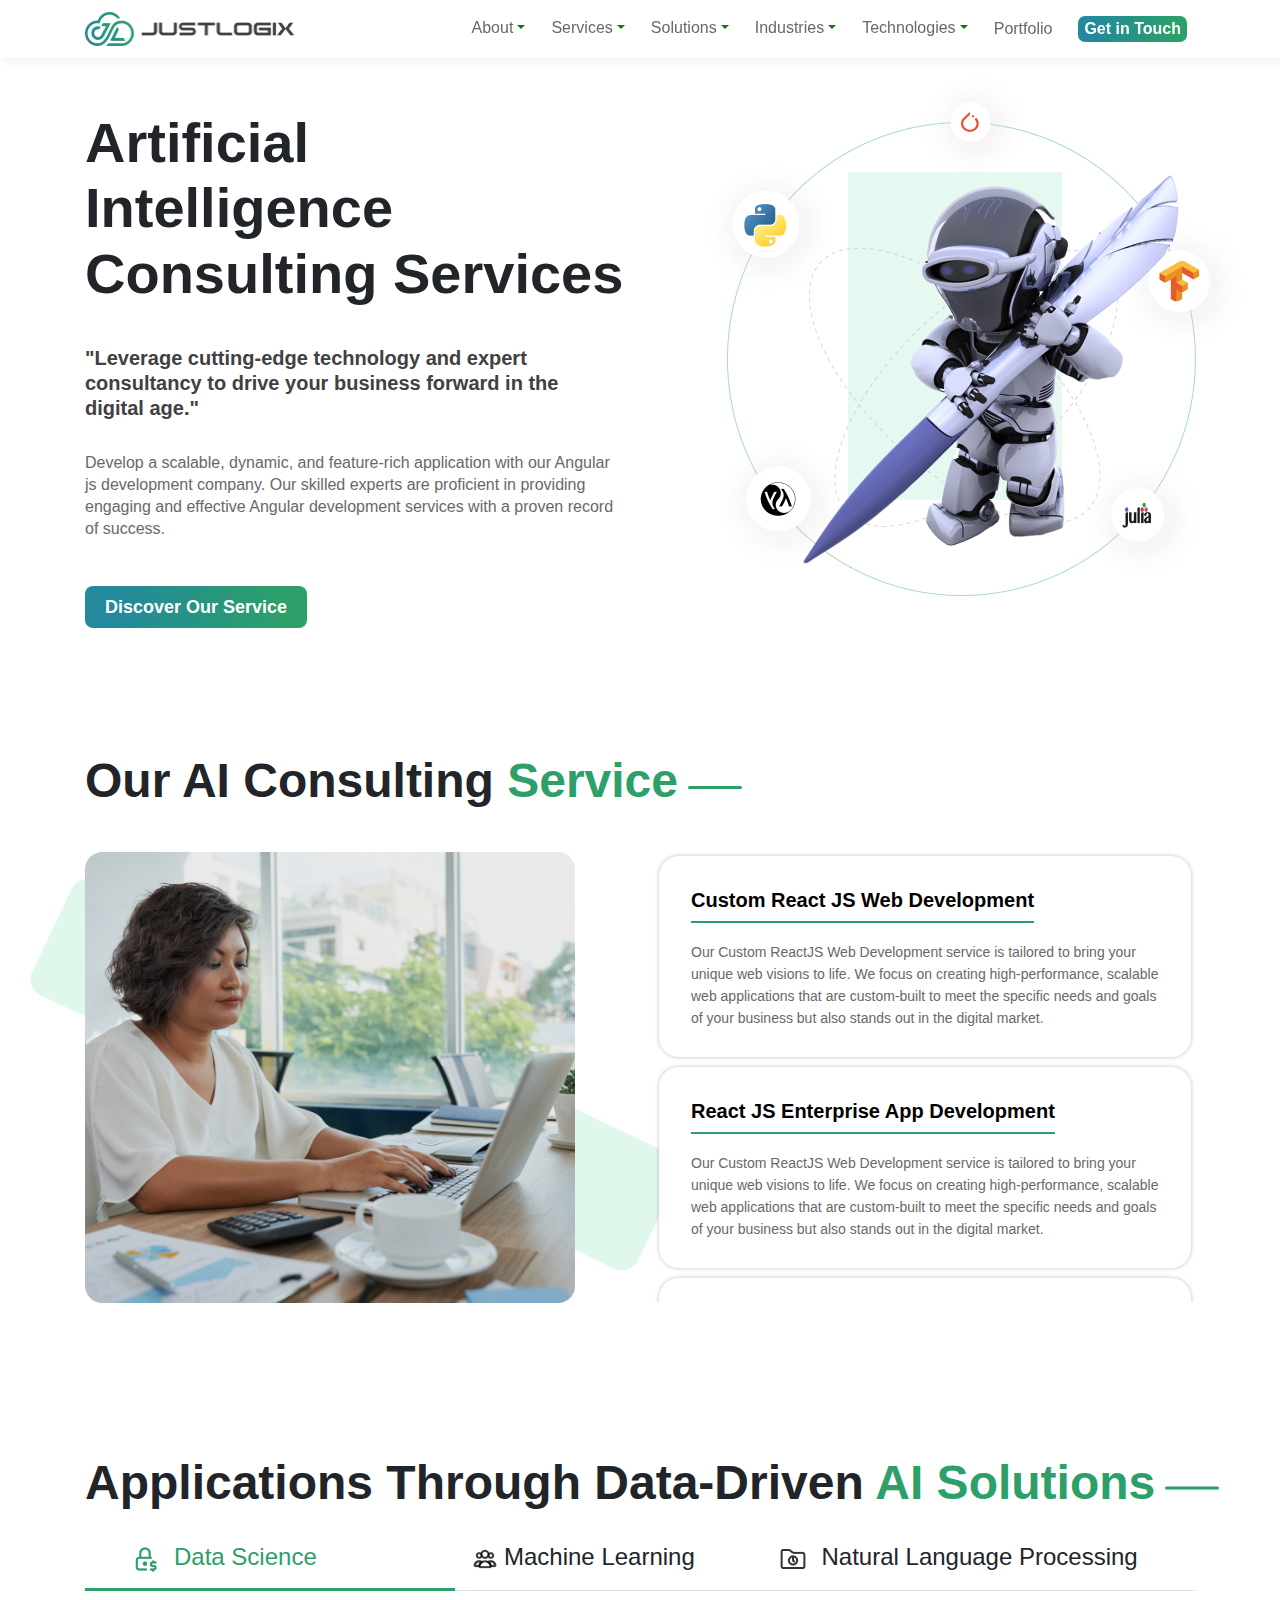
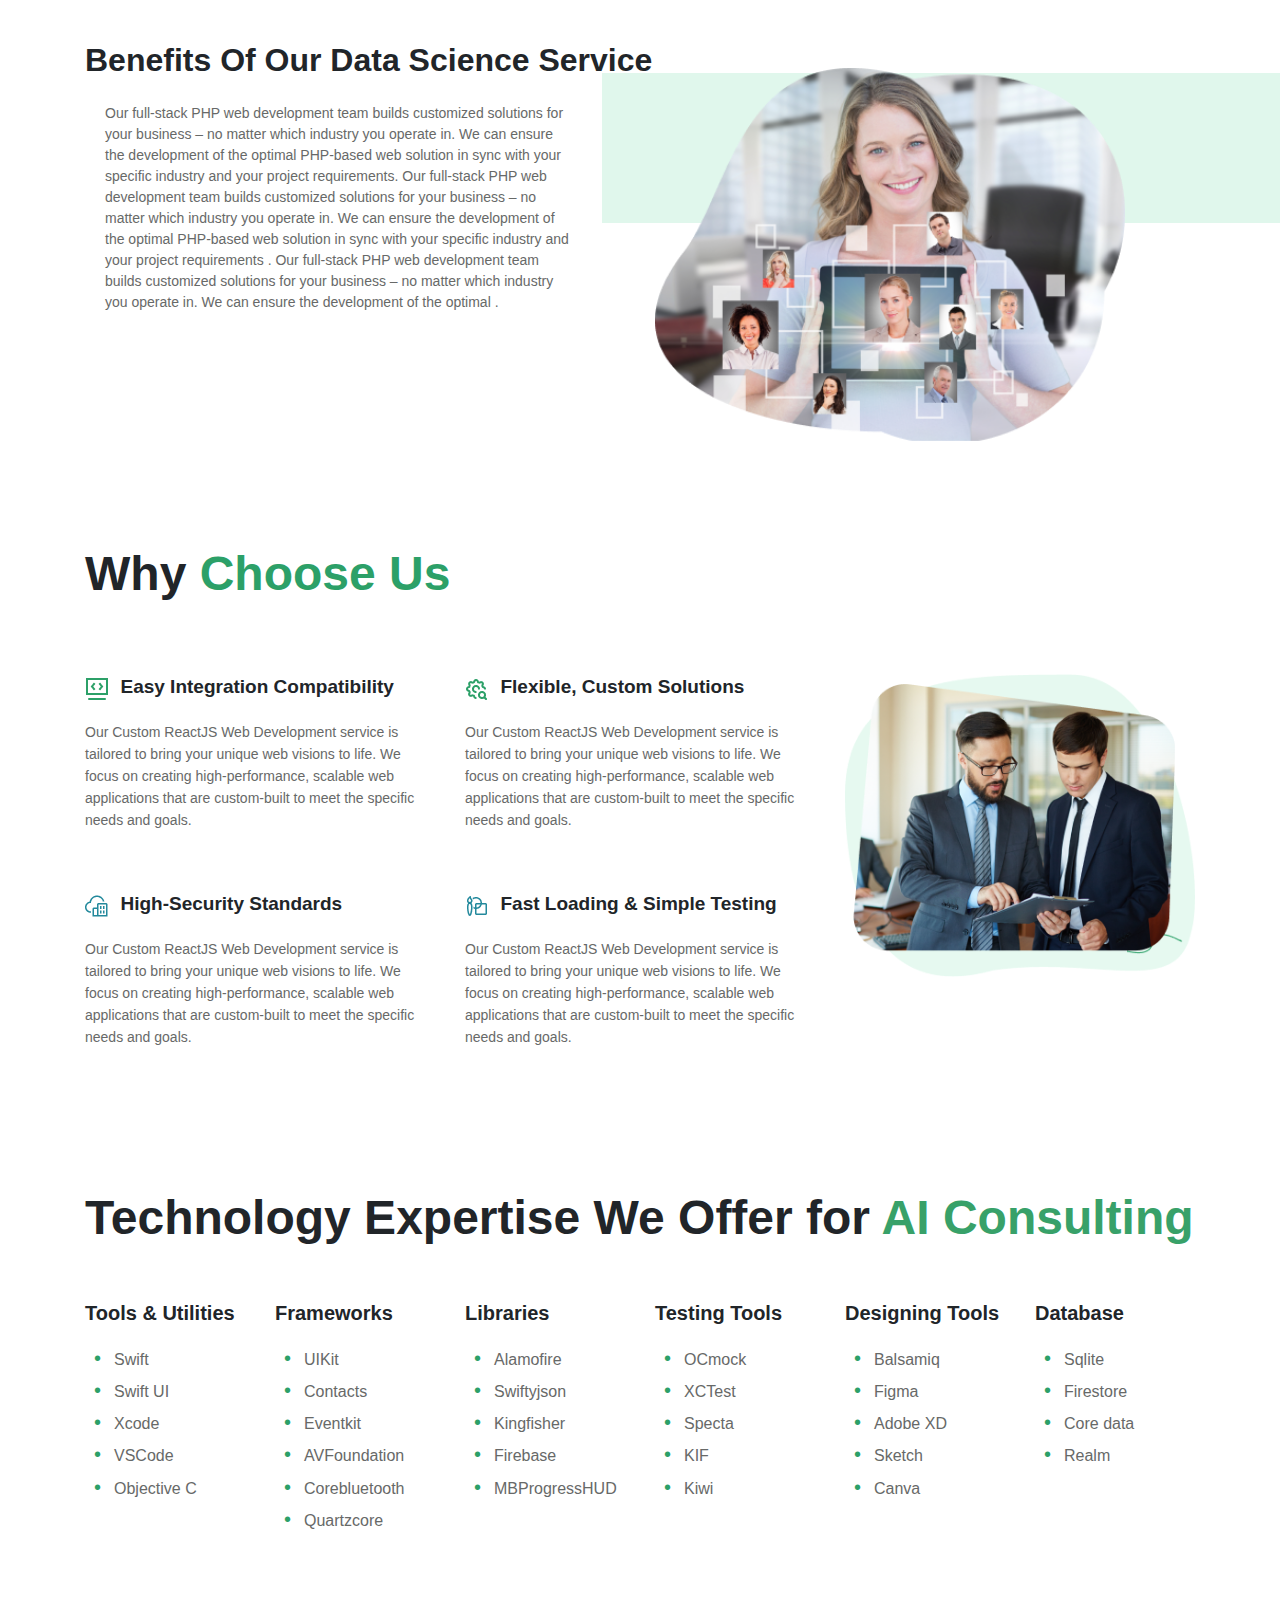
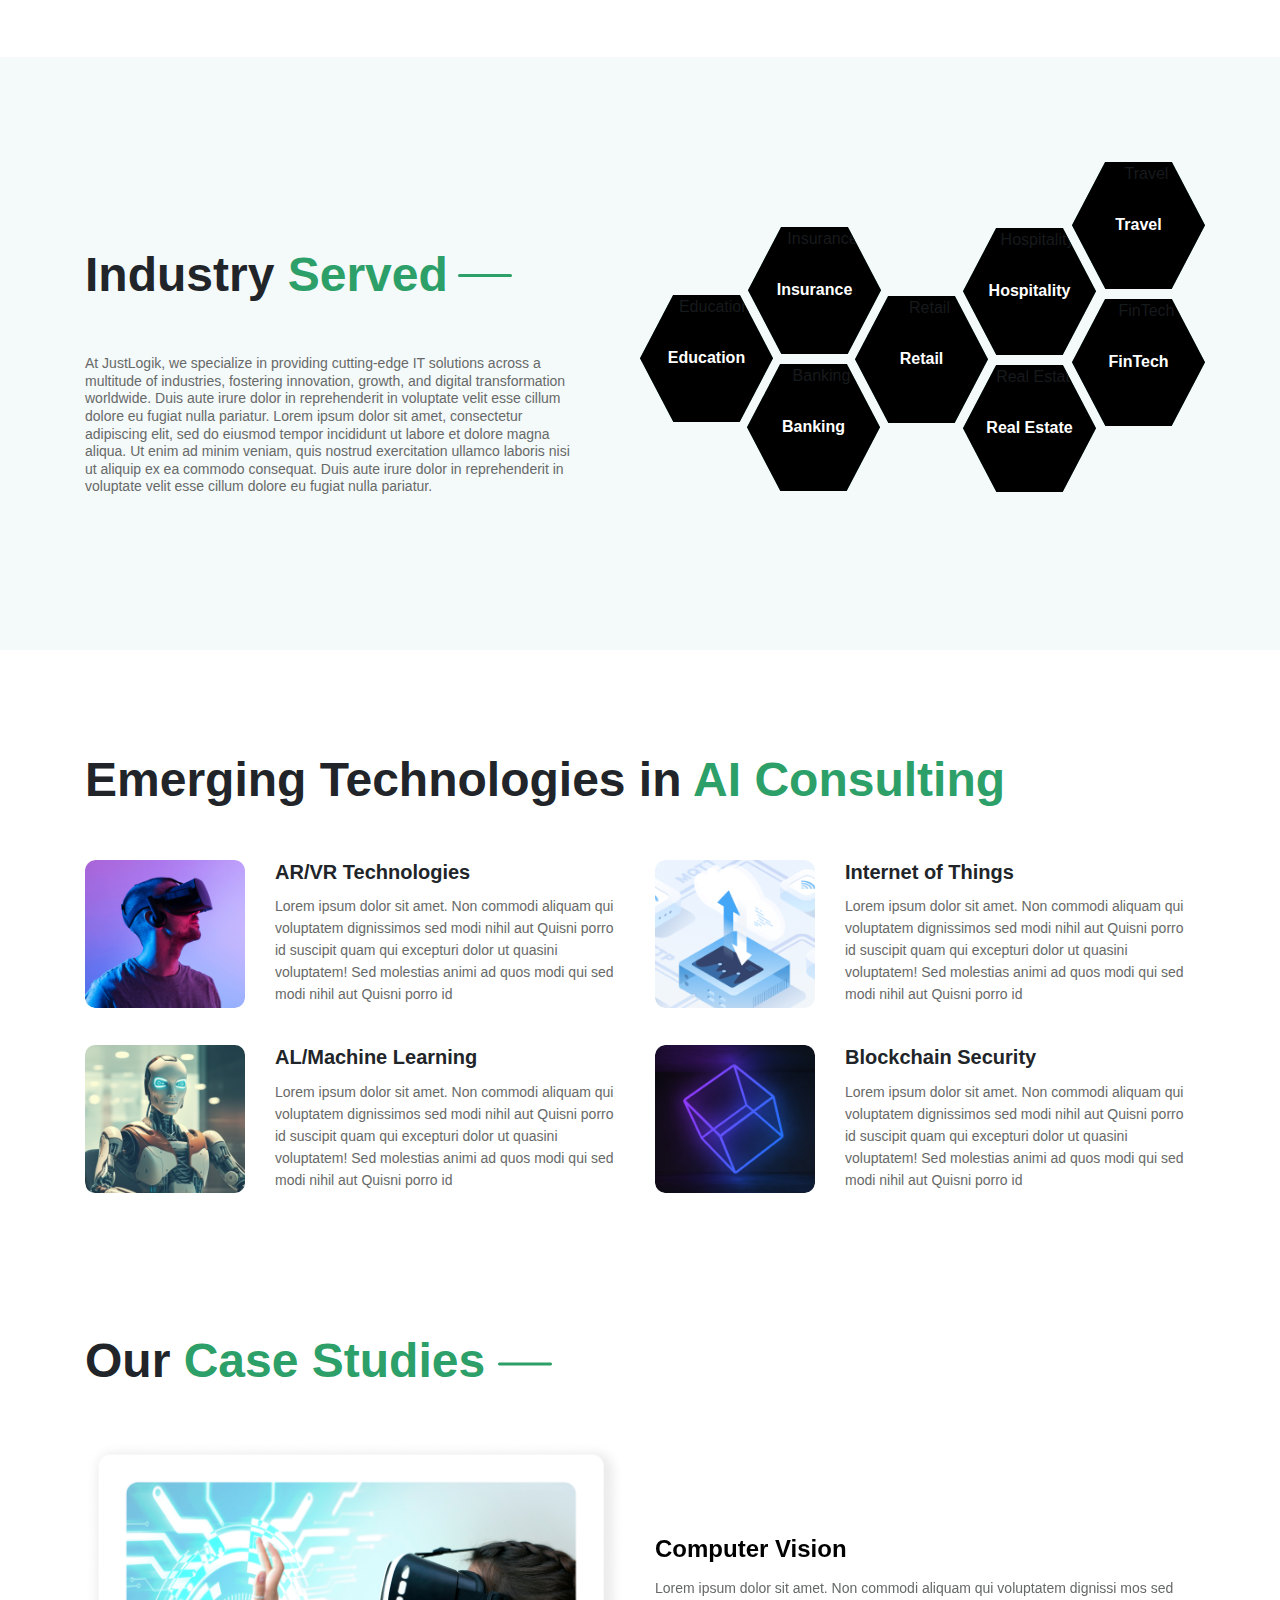
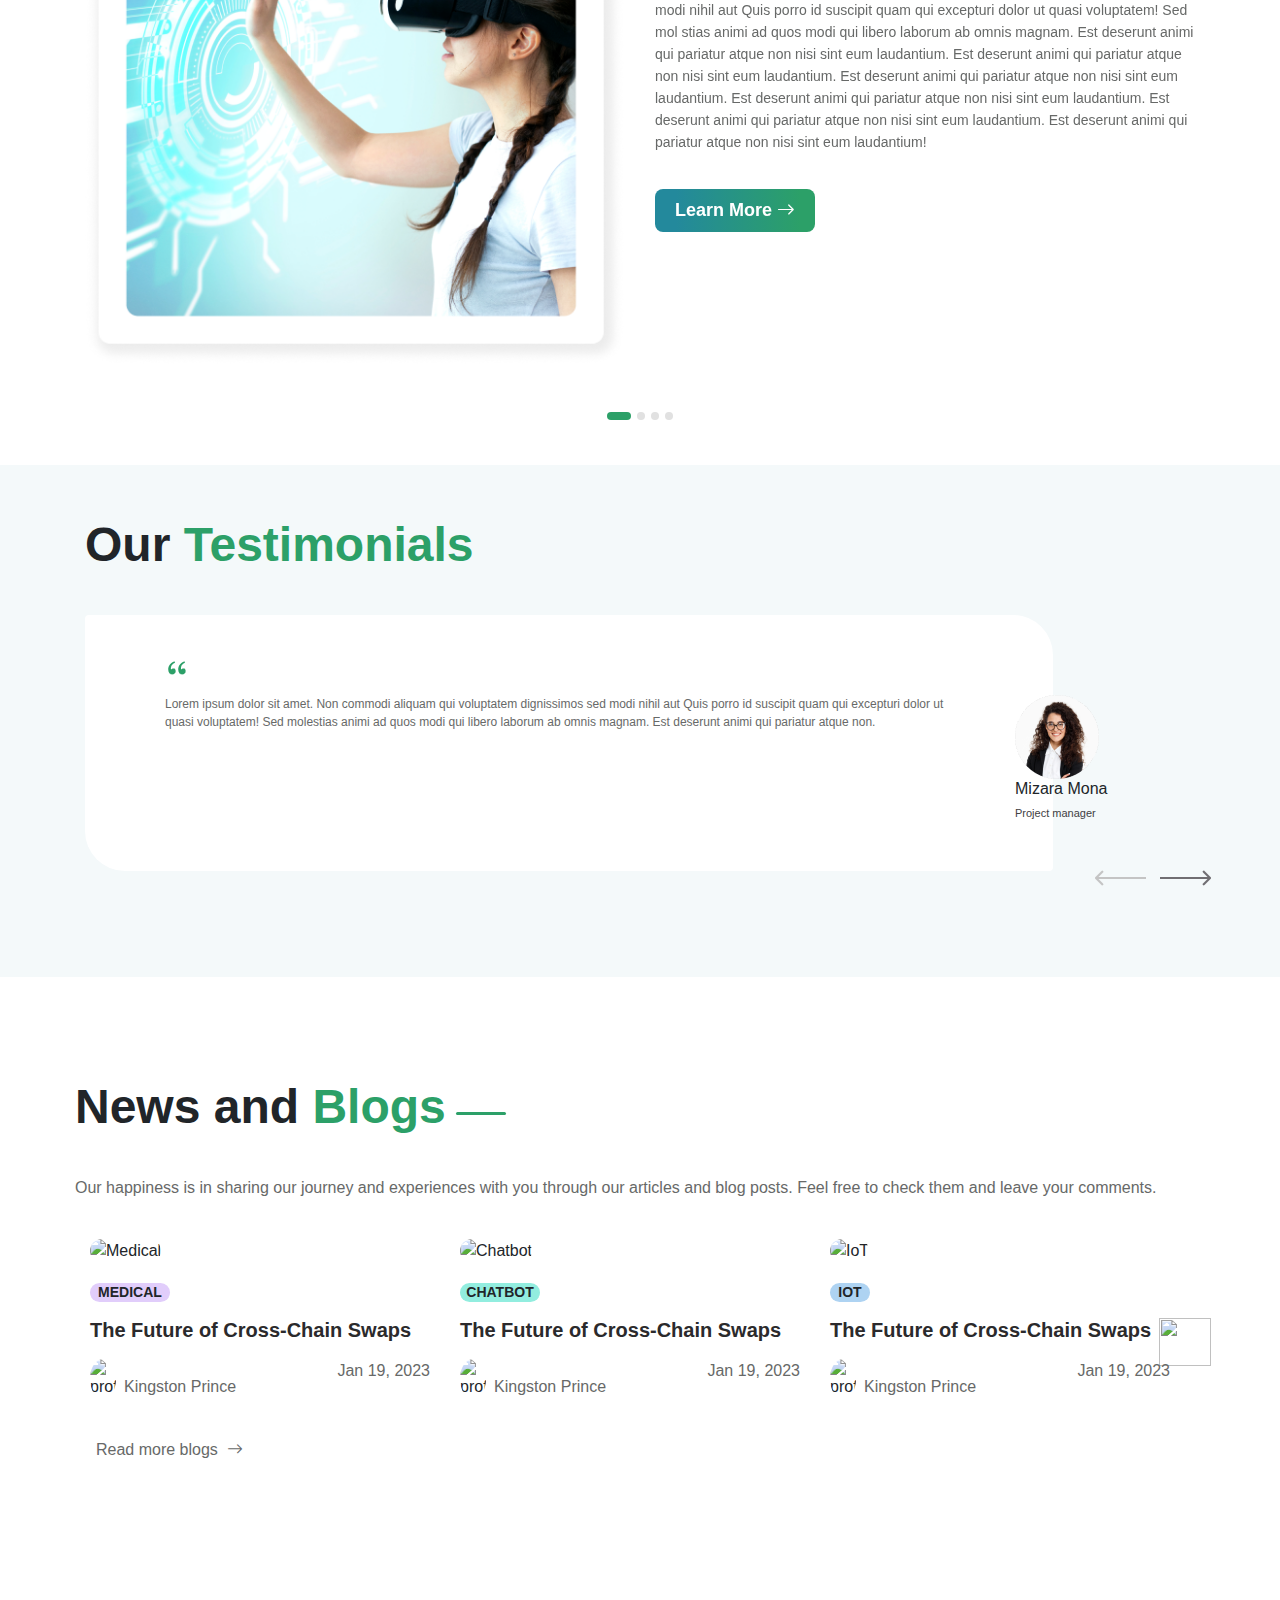
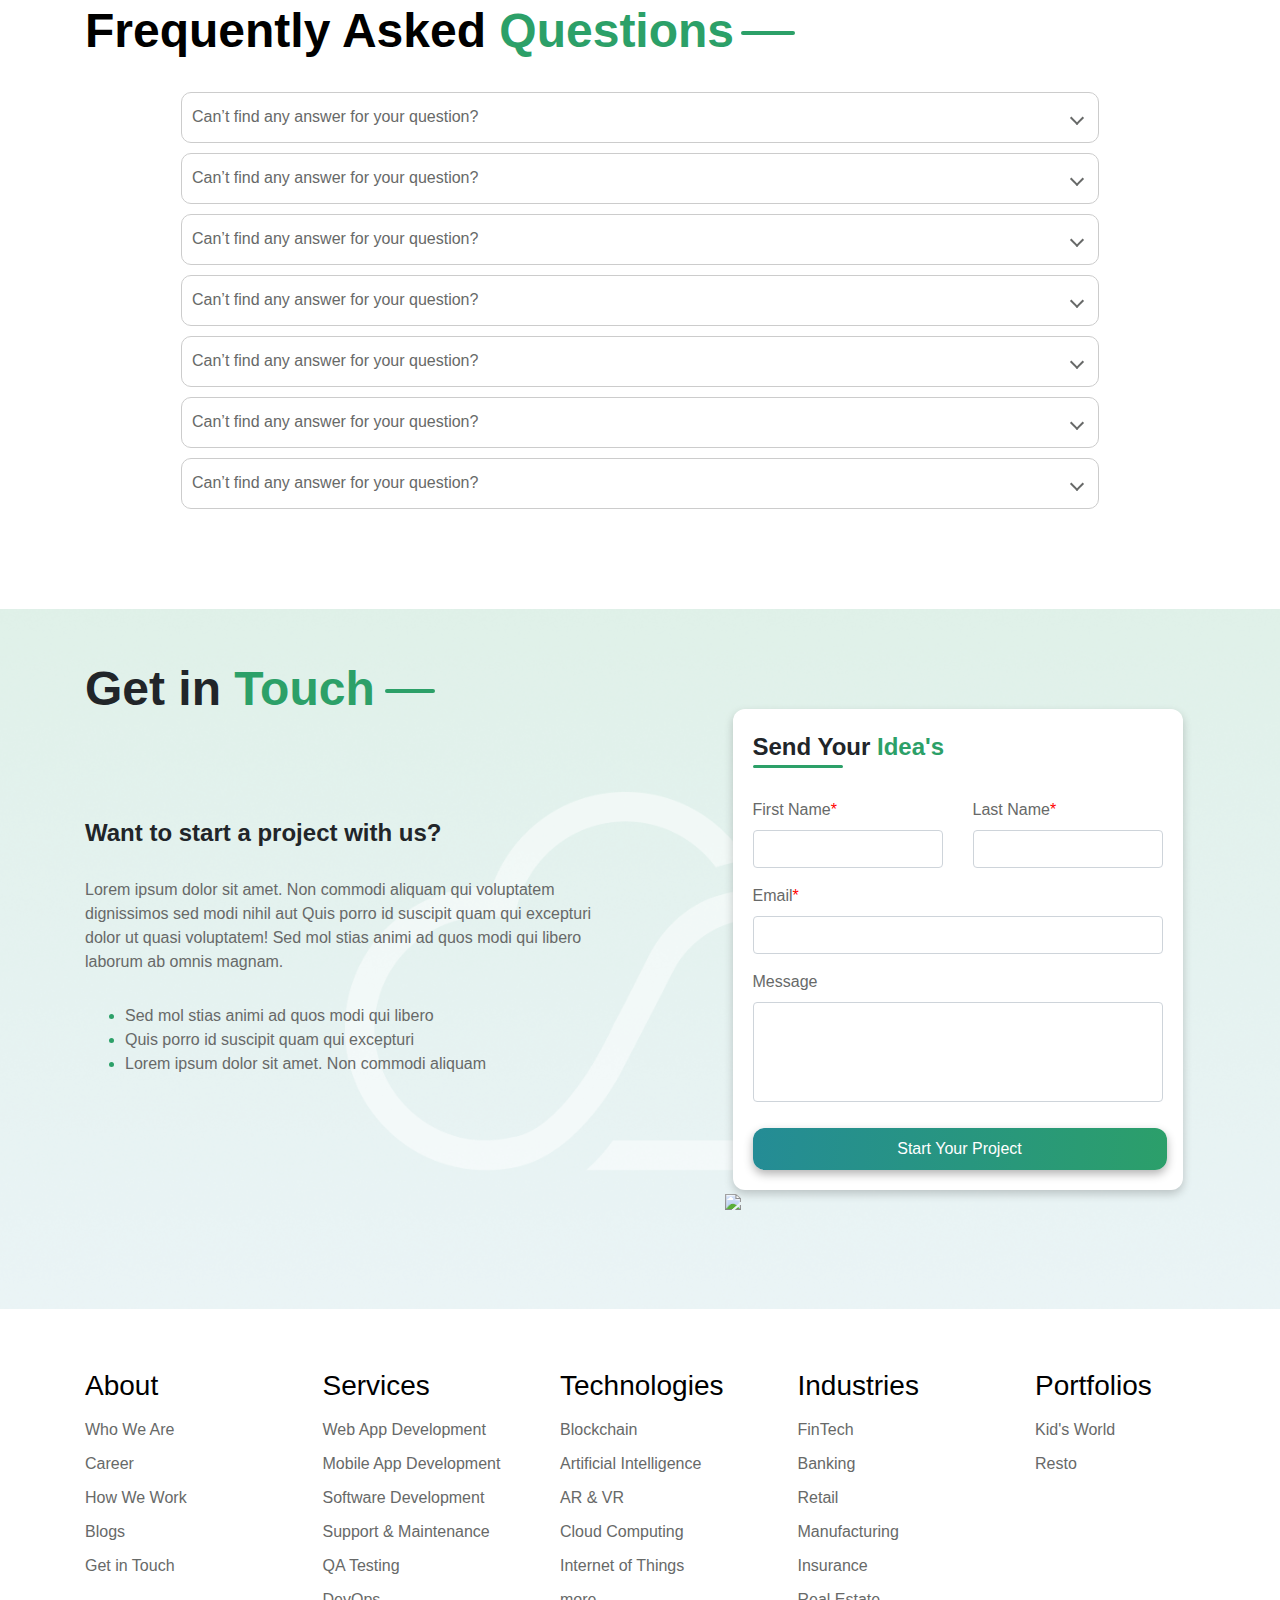
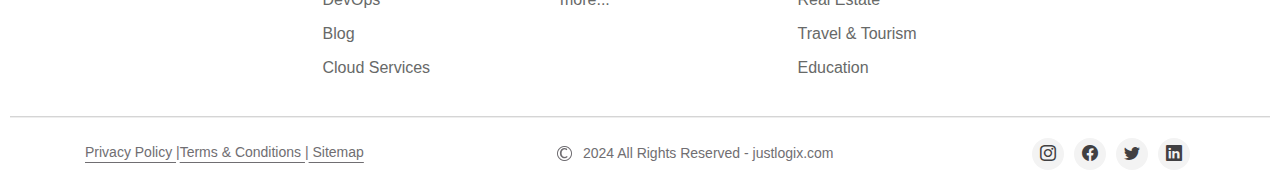
==== index.html @ 2b53c2f4 "Update and rename AI.html to index.html" ====
<!DOCTYPE html>
<html lang="en">

<head>
    <meta charset="UTF-8">
    <meta name="viewport" content="width=device-width, initial-scale=1.0">
    <title>Industies Retail</title>
    <link rel="stylesheet" href="./AI.css">
    <link href="https://stackpath.bootstrapcdn.com/bootstrap/4.5.2/css/bootstrap.min.css" rel="stylesheet"
        integrity="sha384-JcKb8q3iqJ61gNV9KGb8thSsNjpSL0n8PARn9HuZOnIxN0hoP+VmmDGMN5t9UJ0Z" crossorigin="anonymous">

</head>
<link rel="stylesheet" href="https://cdn.jsdelivr.net/npm/bootstrap@5.3.2/dist/css/bootstrap.min.css"
    integrity="sha384-T3c6CoIi6uLrA9TneNEoa7RxnatzjcDSCmG1MXxSR1GAsXEV/Dwwykc2MPK8M2HN" crossorigin="anonymous">
<!-- Add Hammer.js library for swipe functionality -->
<script src="https://cdnjs.cloudflare.com/ajax/libs/hammer.js/2.0.8/hammer.min.js"></script>

<link rel="stylesheet" href="https://stackpath.bootstrapcdn.com/bootstrap/4.5.2/css/bootstrap.min.css">
<link href="https://cdn.jsdelivr.net/npm/bootstrap-icons/font/bootstrap-icons.css" rel="stylesheet">
<link rel="stylesheet" href="https://cdnjs.cloudflare.com/ajax/libs/font-awesome/5.15.3/css/all.min.css">
<script src="https://kit.fontawesome.com/a076d05399.js" crossorigin="anonymous"></script>
<style>
    /* Navbar button styles */

    .dropdown-toggle::after {
        border-top-color: green;
    }

    /* Custom CSS to change carousel control button color to green */
    .carousel-control-prev,
    .carousel-control-next {
        background-color: green;
    }

    /* Custom CSS to change carousel control button icon color to white */
    .carousel-control-prev-icon,
    .carousel-control-next-icon {
        background-color: white;
    }


    .bold-text {
  font-weight: bold;
}
</style>

<body>

    <nav class="navbar navbar-expand-lg navbar-light fixed-top"
        style="background-color: white; height: auto; box-shadow: 4px 4px 8px 0px rgba(0, 0, 0, 0.05); margin-bottom: 1px !important;">
        <div class="container">
            <a class="navbar-brand" href="#" style="padding: 0;">
                <img src="./AIimages/Logo.png" alt="Logo" class="nav-logo">
            </a>
            <button class="navbar-toggler" type="button" data-toggle="collapse" data-target="#navbarSupportedContent"
                aria-controls="navbarSupportedContent" aria-expanded="false" aria-label="Toggle navigation">
                <span class="navbar-toggler-icon" style="border: none;"></span>
            </button>

            <div class="sidebar">
                <div class="sidebar-header">
                    <a class="navbar-brand" href="#" style="padding: 0;">
                        <img src="./AIimages/Logo.png" alt="Logo" class="nav-logo-sidebar">
                    </a>
                    <span class="cancel-icon" onclick="closeSidebar()">&times;</span>
                </div>
                <ul class="navbar-nav" id="nav-sidebar-ul">
                    <li class="nav-item">
                        <a class="nav-link d-flex justify-content-between align-items-center" id="nav-a" href="#"
                            onclick="toggleDropdown('about')">About <i id="about-icon"
                                class="fas bi-chevron-down about-icon"></i></a>
                        <div id="about-dropdown" class="dropdown-menu" aria-labelledby="navbarDropdownAbout"
                            style="display: none;">
                            <a class="dropdown-item" href="#">JustLogix</a>
                            <a class="dropdown-item" href="#">Skein Technologies</a>
                            <a class="dropdown-item" href="#">Management</a>
                            <div class="dropdown-divider"></div>
                            <a class="dropdown-item" href="#">Product</a>
                        </div>
                    </li>
                    <hr class="footer-line" style="margin-top: 0px !important;">
                    <li class="nav-item" style="margin-top: -20px !important;">
                        <a class="nav-link d-flex justify-content-between align-items-center" id="nav-a" href="#"
                            onclick="toggleDropdown('services')">Services <i id="services-icon"
                                class="fas bi-chevron-down"></i></a>
                        <div id="services-dropdown" class="dropdown-menu" aria-labelledby="navbarDropdownServices"
                            style="display: none;">
                            <a class="dropdown-item" href="../Webapp/webapp.html">WebApp</a>
                            <a class="dropdown-item" href="#">Home</a>
                            <a class="dropdown-item" href="#">Management</a>
                            <div class="dropdown-divider"></div>
                            <a class="dropdown-item" href="#">Product</a>
                        </div>
                    </li>
                    <hr class="footer-line" style="margin-top: 0px !important;">
                    <li class="nav-item" style="margin-top: -20px !important;">
                        <a class="nav-link d-flex justify-content-between align-items-center" id="nav-a" href="#"
                            onclick="toggleDropdown('Technologies')">Technologies <i id="Technologies-icon"
                                class="fas bi-chevron-down"></i></a>

                        <div id="Technologies-dropdown" class="dropdown-menu"
                            aria-labelledby="navbarDropdownTechnologies" style="display: none;">
                            <a class="dropdown-item" href="../Webapp/webapp.html">WebApp</a>
                            <a class="dropdown-item" href="#">Home</a>
                            <a class="dropdown-item" href="#">Management</a>
                            <div class="dropdown-divider"></div>
                            <a class="dropdown-item" href="#">Product</a>
                        </div>
                    </li>
                    <hr class="footer-line" style="margin-top: 0px !important;">

                    <li class="nav-item" style="margin-top: -20px !important;">
                        <a class="nav-link d-flex justify-content-between align-items-center" id="nav-a" href="#"
                            onclick="toggleDropdown('Industries')">Industries <i id="Industries-icon"
                                class="fas bi-chevron-down"></i></a>
                        <div id="Industries-dropdown" class="dropdown-menu" aria-labelledby="navbarDropdownIndustries"
                            style="display: none;">
                            <a class="dropdown-item" href="../Webapp/webapp.html">WebApp</a>
                            <a class="dropdown-item" href="#">Home</a>
                            <a class="dropdown-item" href="#">Management</a>
                            <div class="dropdown-divider"></div>
                            <a class="dropdown-item" href="#">Product</a>
                        </div>
                    </li>
                    <hr class="footer-line" style="margin-top: 0px !important;">

                    <li class="nav-item" style="margin-top: -20px !important;">
                        <a class="nav-link d-flex justify-content-between align-items-center" id="nav-a" href="#"
                            onclick="toggleDropdown('Portfolios')">Portfolios
                            <!-- <i id="services-icon"
                                class="fas bi-chevron-down"></i> -->
                        </a>
                        <!-- <div id="Portfolios-dropdown" class="dropdown-menu" aria-labelledby="navbarDropdownPortfolios"
                            style="display: none;">
                            <a class="dropdown-item" href="../Webapp/webapp.html">WebApp</a>
                            <a class="dropdown-item" href="#">Home</a>
                            <a class="dropdown-item" href="#">Management</a>
                            <div class="dropdown-divider"></div>
                            <a class="dropdown-item" href="#">Product</a>
                        </div> -->
                    </li>
                    <hr class="footer-line" style="margin-top: 0px !important;">
                    <li class="nav-item">
                        <a class="nav-link" href="#"><button type="button" class="navbar-button">Get in
                                Touch</button></a>
                    </li>

                </ul>
            </div>

            <div class="collapse navbar-collapse">
                <ul class="navbar-nav ml-auto"
                    style="font-weight: 400; font-family: 'Source Sans Pro', sans-serif; gap: 10px !important;">
                    <li class="nav-item dropdown">
                        <a class="nav-link dropdown-toggle" href="#" id="navbarDropdownSolutions" role="button"
                            data-toggle="dropdown" aria-haspopup="true" aria-expanded="false">About</a>
                        <div class="dropdown-menu" aria-labelledby="navbarDropdownSolutions">
                            <a class="dropdown-item" href="../Webapp/webapp.html">WebApp</a>
                            <a class="dropdown-item" href="#">Home</a>
                            <a class="dropdown-item" href="#">Management</a>
                            <div class="dropdown-divider"></div>
                            <a class="dropdown-item" href="#">Product</a>
                        </div>
                    </li>
                    <li class="nav-item dropdown">
                        <a class="nav-link dropdown-toggle" href="#" id="navbarDropdownSolutions" role="button"
                            data-toggle="dropdown" aria-haspopup="true" aria-expanded="false">Services</a>
                        <div class="dropdown-menu" aria-labelledby="navbarDropdownSolutions">
                            <a class="dropdown-item" href="../Webapp/webapp.html">WebApp</a>
                            <a class="dropdown-item" href="#">Home</a>
                            <a class="dropdown-item" href="#">Management</a>
                            <div class="dropdown-divider"></div>
                            <a class="dropdown-item" href="#">Product</a>
                        </div>
                    </li>
                    <li class="nav-item dropdown">
                        <a class="nav-link dropdown-toggle" href="#" id="navbarDropdownIndustries" role="button"
                            data-toggle="dropdown" aria-haspopup="true" aria-expanded="false">Solutions</a>
                        <div class="dropdown-menu" aria-labelledby="navbarDropdownIndustries">
                            <a class="dropdown-item" href="../Webapp/webapp.html">WebApp</a>
                            <a class="dropdown-item" href="#">Home</a>
                            <a class="dropdown-item" href="#">Management</a>
                            <div class="dropdown-divider"></div>
                            <a class="dropdown-item" href="#">Product</a>
                        </div>
                    </li>
                    <li class="nav-item dropdown">
                        <a class="nav-link dropdown-toggle" href="#" id="navbarDropdownTechnologies" role="button"
                            data-toggle="dropdown" aria-haspopup="true" aria-expanded="false">Industries</a>
                        <div class="dropdown-menu" aria-labelledby="navbarDropdownTechnologies">
                            <a class="dropdown-item" href="../Webapp/webapp.html">WebApp</a>
                            <a class="dropdown-item" href="#">Home</a>
                            <a class="dropdown-item" href="#">Management</a>
                            <div class="dropdown-divider"></div>
                            <a class="dropdown-item" href="#">Product</a>
                        </div>
                    </li>
                    <li class="nav-item dropdown">
                        <a class="nav-link dropdown-toggle" href="#" id="navbarDropdownPortfolio" role="button"
                            data-toggle="dropdown" aria-haspopup="true" aria-expanded="false">Technologies</a>
                        <div class="dropdown-menu" aria-labelledby="navbarDropdownPortfolio">
                            <a class="dropdown-item" href="../Webapp/webapp.html">WebApp</a>
                            <a class="dropdown-item" href="#">Home</a>
                            <a class="dropdown-item" href="#">Management</a>
                            <div class="dropdown-divider"></div>
                            <a class="dropdown-item" href="#">Product</a>
                        </div>
                    </li>
                    <li class="nav-item dropdown" style="margin-top: 1px !important; color: #676968 !important;">
                        <a class="nav-link dropdown-togglee" href="#" id="navbarDropdownPortfolio" role="button"
                            data-toggle="dropdown" aria-haspopup="true" aria-expanded="false">Portfolio</a>
                        <!-- <div class="dropdown-menu" aria-labelledby="navbarDropdownPortfolio">
                            <a class="dropdown-item" href="../Webapp/webapp.html">WebApp</a>
                            <a class="dropdown-item" href="#">Home</a>
                            <a class="dropdown-item" href="#">Management</a>
                            <div class="dropdown-divider"></div>
                            <a class="dropdown-item" href="#">Product</a>
                        </div> -->
                    </li>
                    <li class="nav-item">
                        <a class="nav-link" href="#"><button type="button" class="navbar_button">Get in
                                Touch</button></a>
                    </li>
                </ul>
            </div>
        </div>
    </nav>

    <script>
        // Function to open sidebar 
        function openSidebar() {
            document.querySelector('.sidebar').classList.add('active');
            document.querySelector('body').classList.add('sidebar-open');
        }

        // Function to close sidebar
        function closeSidebar() {
            document.querySelector('.sidebar').classList.remove('active');
            document.querySelector('body').classList.remove('sidebar-open');
        }

        function toggleDropdown(dropdownId) {
            var dropdown = document.getElementById(dropdownId + '-dropdown');
            var icon = document.getElementById(dropdownId + '-icon');

            // Close all dropdowns except the one being opened
            var dropdowns = document.querySelectorAll('.dropdown-menu');
            dropdowns.forEach(function (d) {
                if (d.id !== dropdownId + '-dropdown' && d.style.display === 'block') {
                    d.style.display = 'none';
                    var associatedIcon = document.getElementById(d.id.replace('-dropdown', '-icon'));
                    associatedIcon.classList.remove('bi-chevron-up');
                    associatedIcon.classList.add('bi-chevron-down');
                }
            });

            // Toggle the display and icon class of the current dropdown
            if (dropdown.style.display === 'block') {
                dropdown.style.display = 'none';
                icon.classList.remove('bi-chevron-up');
                icon.classList.add('bi-chevron-down');
            } else {
                dropdown.style.display = 'block';
                icon.classList.remove('bi-chevron-down');
                icon.classList.add('bi-chevron-up');
            }
        }


        // Toggle sidebar on navbar toggler click
        document.querySelector('.navbar-toggler').addEventListener('click', function () {
            if (document.querySelector('.sidebar').classList.contains('active')) {
                closeSidebar(); // Close sidebar if already open
            } else {
                openSidebar(); // Open sidebar if closed
            }
        });
    </script>
    <!-- nav bar end-->
     <!-- hero section -->

    <div class="container">
        <div class="retail-main-div">
            <div class="row">
                <div class="col-lg-6 col-md-6 col-sm-12 col-12 ">
                    <h1 class="retail-header"> Artificial Intelligence Consulting Services
                    </h1>
                    <p class="retail-header-description"> "Leverage cutting-edge technology and expert consultancy
                        to drive your business forward in the digital age."
                    </p>
                    <p class="retail-header-content">
                        Develop a scalable, dynamic, and feature-rich application with our Angular js development
                        company. Our skilled experts are proficient in providing engaging and effective Angular
                        development services with a proven record of success.

                    </p>
                    <div class="retail-button-div">
                        <button type="button" class="retail-button">Discover Our Service</button>
                    </div>
                </div>
                <div class="col-lg-6 col-md-6 col-sm-12 col-12">
                    <img src="./AIimages/AI consulting.png" alt="AI consulting" class=" img-fluid retail-img" />
                </div>
            </div>

        </div>
    </div>
      <!-- hero section end-->

    <!-- consulting web section start-->

    <img src="./AI-images/Rectangle 172.png" alt="Placeholder Image" class="Our-AI-Consulting-rectangle-image">
    <div class="container Our-AI-Consulting-content">
        <div class="Our-AI-Consulting-maindiv">
            <h2 class="Our-AI-Consulting-heading">Our AI Consulting <span class="Our-AI-Consulting-text">Service</span>
            </h2>
            <div class="row">
                <div class="col-md-6 col-12">
                    <img src="./AI-images/Mask group (1).png" alt="Placeholder Image"
                        class="img-fluid Our-AI-Consulting-image">
                </div>
                <div class="col-md-6 col-12">
                    <div class="scrollable p-1">
                        <div class="Our-AI-Consulting-card-border">
                            <h4 class="Our-AI-Consulting-card-heading">Custom React JS Web Development</h4>
                            <p>Our Custom ReactJS Web Development service is tailored to bring your unique web visions
                                to life. We focus on creating high-performance, scalable web applications that are
                                custom-built to meet the specific needs and goals of your business but also stands out
                                in the digital market.</p>
                        </div>
                        <div class="Our-AI-Consulting-card-border mt-border">
                            <h4 class="Our-AI-Consulting-card-heading">React JS Enterprise App Development</h4>
                            <p>Our Custom ReactJS Web Development service is tailored to bring your unique web visions
                                to life. We focus on creating high-performance, scalable web applications that are
                                custom-built to meet the specific needs and goals of your business but also stands out
                                in the digital market.</p>
                        </div>
                        <div class="Our-AI-Consulting-card-border mt-border">
                            <h4 class="Our-AI-Consulting-card-heading">PWA & SPA Development</h4>
                            <p>Our Custom ReactJS Web Development service is tailored to bring your unique web visions
                                to life. We focus on creating high-performance, scalable web applications that are
                                custom-built to meet the specific needs and goals of your business but also stands out
                                in the digital market.</p>
                        </div>
                        <div class="Our-AI-Consulting-card-border mt-border">
                            <h4 class="Our-AI-Consulting-card-heading">React UI/UX Development</h4>
                            <p>Our Custom ReactJS Web Development service is tailored to bring your unique web visions
                                to life. We focus on creating high-performance, scalable web applications that are
                                custom-built to meet the specific needs and goals of your business but also stands out
                                in the digital market.</p>
                        </div>
                        <div class="Our-AI-Consulting-card-border mt-border">
                            <h4 class="Our-AI-Consulting-card-heading">API Integration and Development</h4>
                            <p>Our Custom ReactJS Web Development service is tailored to bring your unique web visions
                                to life. We focus on creating high-performance, scalable web applications that are
                                custom-built to meet the specific needs and goals of your business but also stands out
                                in the digital market.</p>
                        </div>
                        <div class="Our-AI-Consulting-card-border mt-border">
                            <h4 class="Our-AI-Consulting-card-heading">Migration to React</h4>
                            <p>Our Custom ReactJS Web Development service is tailored to bring your unique web visions
                                to life. We focus on creating high-performance, scalable web applications that are
                                custom-built to meet the specific needs and goals of your business but also stands out
                                in the digital market.</p>
                        </div>
                    </div>
                </div>
            </div>
        </div>
    </div>

    <!-- consulting web section end-->

    <!-- consulting section mobile start-->

    <div class="container mobile-services">
        <h2 class=" mb-4">Our AI Consulting <span> Services </span></h2>
        <div class="text-center mb-4">
            <img src="./AIimages/consulting-mobile.png" alt="Service Image" class="img-fluid">
        </div>
        <div class="service-item mb-4 p-4">
            <h4>Custom Application Development</h4>
            <p>Our Custom ReactJS Web Development service is tailored to bring your unique web visions to life. We focus
                on creating high-performance, scalable web applications that are custom-built to meet the specific needs
                and goals of your business, ensuring a product that not only performs exceptionally but also stands out
                in the digital market.</p>
        </div>
        <div class="service-item mb-4 p-4">
            <h4>Enterprise Software Development</h4>
            <p>Our Custom ReactJS Web Development service is tailored to bring your unique web visions to life. We focus
                on creating high-performance, scalable web applications that are custom-built to meet the specific needs
                and goals of your business, ensuring a product that not only performs exceptionally but also stands out
                in the digital market.</p>
        </div>
        <div class="service-item mb-4 p-4">
            <h4>eCommerce Development Services</h4>
            <p>Our Custom ReactJS Web Development service is tailored to bring your unique web visions to life. We focus
                on creating high-performance, scalable web applications that are custom-built to meet the specific needs
                and goals of your business, ensuring a product that not only performs exceptionally but also stands out
                in the digital market.</p>
        </div>
        <div class="service-item mb-4 p-4">
            <h4>API Development Services</h4>
            <p>Our Custom ReactJS Web Development service is tailored to bring your unique web visions to life. We focus
                on creating high-performance, scalable web applications that are custom-built to meet the specific needs
                and goals of your business, ensuring a product that not only performs exceptionally but also stands out
                in the digital market.</p>
        </div>
        <div class="service-item mb-4 p-4">
            <h4>PHP Migration & Modernization</h4>
            <p>Our Custom ReactJS Web Development service is tailored to bring your unique web visions to life. We focus
                on creating high-performance, scalable web applications that are custom-built to meet the specific needs
                and goals of your business, ensuring a product that not only performs exceptionally but also stands out
                in the digital market.</p>
        </div>
        <div class="service-item mb-4 p-4">
            <h4>Maintenance Services</h4>
            <p>Our Custom ReactJS Web Development service is tailored to bring your unique web visions to life. We focus
                on creating high-performance, scalable web applications that are custom-built to meet the specific needs
                and goals of your business, ensuring a product that not only performs exceptionally but also stands out
                in the digital market.</p>
        </div>
    </div>

    <!-- consulting section mobile end-->

    <!-- Applications Through start  -->

    <div class="background-rectangle"></div>
    <div class="container Applications-Through-Data-container">
        <div class="Applications-Through-Data-maindiv">
            <h1 class="text-left">Applications Through Data-Driven <span>AI <span
                        class="Applications-Through-Data-line">Solutions</span> </span></h1>
            <div class="Applications-Through-Data-webview">
                <ul class="nav nav-tabs mt-3" id="myTab" role="tablist">
                    <li class="nav-item col-md-4 p-0" role="presentation">
                        <a class="nav-link active" id="fixed-price-tab" data-toggle="tab" href="#fixed-price" role="tab"
                            aria-controls="fixed-price" aria-selected="true">
                            <div class="d-flex align-items-center">
                                <img src="./AI-images/tabler_lock-dollar1.png"
                                    class="img-fluid original-img Applications-Through-Data-original" alt="Image 1">
                                <img src="./AI-images/tabler_lock-dollar.png" class="img-fluid active-img"
                                    alt="Image 1 Active">
                                <h4 class="Data-secience">Data Science</h4>
                            </div>
                        </a>
                    </li>
                    <li class="nav-item col-md-3 p-0" role="presentation">
                        <a class="nav-link" id="dedicated-hiring-tab" data-toggle="tab" href="#dedicated-hiring"
                            role="tab" aria-controls="dedicated-hiring" aria-selected="false">
                            <div class="d-flex align-items-center">
                                <img src="./AI-images/lets-icons_group.png"
                                    class="img-fluid original-img Dedicated-Hiring-Model-original" alt="Image 2">
                                <img src="./AI-images/lets-icons_group (1).png"
                                    class="img-fluid active-img Dedicated-Hiring-Model-active" alt="Image 2 Active">
                                <h4 class="machine-learning">Machine Learning</h4>
                            </div>
                        </a>
                    </li>
                    <li class="nav-item col-md-5 p-0" role="presentation">
                        <a class="nav-link" id="time-material-tab" data-toggle="tab" href="#time-material" role="tab"
                            aria-controls="time-material" aria-selected="false">
                            <div class="d-flex align-items-center">
                                <img src="./AI-images/arcticons_folder-time.png" class="img-fluid original-img"
                                    alt="Image 3">
                                <img src="./AI-images/arcticons_folder-time (1).png" class="img-fluid active-img"
                                    alt="Image 3 Active">
                                <h4 class="Natural-Language-heading">Natural Language Processing</h4>
                            </div>
                        </a>
                    </li>
                </ul>

                <div class="tab-content mt-3" id="myTabContent">
                    <div class="tab-pane fade show active" id="fixed-price" role="tabpanel"
                        aria-labelledby="fixed-price-tab">
                        <h5 class="Applications-Through-subheading">Benefits Of Our Data Science Service</h5>
                        <div class="row">
                            <div class="col-md-6 Applications-Through-paragraph">
                                <p>Our full-stack PHP web development team builds customized solutions for your business
                                    – no matter
                                    which industry you operate in. We can ensure the development of the optimal
                                    PHP-based web solution in
                                    sync with your specific industry and your project requirements. Our full-stack PHP
                                    web development
                                    team builds customized solutions for your business – no matter which industry you
                                    operate in. We can
                                    ensure the development of the optimal PHP-based web solution in sync with your
                                    specific industry and
                                    your project requirements . Our full-stack PHP web development team builds
                                    customized solutions for
                                    your business – no matter which industry you operate in. We can ensure the
                                    development of the optimal
                                    .</p>

                            </div>
                            <div class="col-md-6">
                                <img src="./AI-images/Mask group (3).png" class="img-fluid Hiring-Models-img"
                                    alt="Sample 2">
                            </div>
                        </div>
                    </div>
                    <div class="tab-pane fade" id="dedicated-hiring" role="tabpanel"
                        aria-labelledby="dedicated-hiring-tab">
                        <h5 class="Applications-Through-subheading">Benefits Of Our Machine Learning <br>Model</h5>
                        <div class="row">
                            <div class="col-md-6 Applications-Through-paragraph">
                                <p>Our full-stack PHP web development team builds customized solutions for your business
                                    – no matter
                                    which industry you operate in. We can ensure the development of the optimal
                                    PHP-based web solution in
                                    sync with your specific industry and your project requirements. Our full-stack PHP
                                    web development
                                    team builds customized solutions for your business – no matter which industry you
                                    operate in. We can
                                    ensure the development of the optimal PHP-based web solution in sync with your
                                    specific industry and
                                    your project requirements . Our full-stack PHP web development team builds
                                    customized solutions for
                                    your business – no matter which industry you operate in. We can ensure the
                                    development of the optimal
                                    .</p>

                            </div>
                            <div class="col-md-6">
                                <img src="./AI-images/Mask group (3).png" class="img-fluid Hiring-Models-img"
                                    alt="Sample 2">
                            </div>
                        </div>
                    </div>
                    <div class="tab-pane fade" id="time-material" role="tabpanel" aria-labelledby="time-material-tab">
                        <h5 class="Applications-Through-subheading">Benefits Of Our Natural Language <br>Processing
                            Model</h5>
                        <div class="row">
                            <div class="col-md-6 Applications-Through-paragraph">
                                <p>Our full-stack PHP web development team builds customized solutions for your business
                                    – no matter
                                    which industry you operate in. We can ensure the development of the optimal
                                    PHP-based web solution in
                                    sync with your specific industry and your project requirements. Our full-stack PHP
                                    web development
                                    team builds customized solutions for your business – no matter which industry you
                                    operate in. We can
                                    ensure the development of the optimal PHP-based web solution in sync with your
                                    specific industry and
                                    your project requirements . Our full-stack PHP web development team builds
                                    customized solutions for
                                    your business – no matter which industry you operate in. We can ensure the
                                    development of the optimal
                                    .</p>

                            </div>
                            <div class="col-md-6">
                                <img src="./AI-images/Mask group (3).png" class="img-fluid Hiring-Models-img"
                                    alt="Sample 2">
                            </div>
                        </div>
                    </div>
                </div>
            </div>

            <!---mobile ----------------------------->
            <div class="Hiring-Models-mobileview">
                <div class="accordion-container">
                    <button class="accordion Hire-models-accordion" data-active="true">
                        <img src="./AI-images/tabler_lock-dollar1.png" alt="Initial Image" style="display: none;">
                        <img src="./AI-images/tabler_lock-dollar.png" alt="New Image">
                        <span class="section-text">Data Science</span>
                    </button>

                    <div class="panel Hire-models-panel">
                        <h5 class="Fixed-Price-Model-subheading">Benefits Of Our Data Science Model</h5>
                        <div class="col-12 d-flex align-items-center">

                            <div class="row Fixed-Price-Model-row">
                                <div class="col-2">
                                    <img src="./AI-images/Group 121 (1).png" alt="Icon" class="img-fluid ">
                                </div>
                                <div class="col-10">
                                    <p class="Hiring-Models-lists"><span>Predictable Budgeting:</span> Set costs and
                                        timelines established
                                        upfront.</p>
                                </div>
                                <div class="col-2">
                                    <img src="./AI-images/Group 121 (1).png" alt="Icon" class="img-fluid ">
                                </div>
                                <div class="col-10">
                                    <p class="Hiring-Models-lists"><span>Low Risk:</span> Pre-defined costs and
                                        deadlines minimize
                                        uncertainties.</p>
                                </div>
                                <div class="col-2">
                                    <img src="./AI-images/Group 121 (1).png" alt="Icon" class="img-fluid ">
                                </div>
                                <div class="col-10">
                                    <p class="Hiring-Models-lists"><span>Controlled Scope Changes:</span> Scope
                                        modifications occur only
                                        with client approval.</p>
                                </div>
                                <div class="col-2">
                                    <img src="./AI-images/Group 121 (1).png" alt="Icon" class="img-fluid ">
                                </div>
                                <div class="col-10">
                                    <p class="Hiring-Models-lists"><span>Milestone-Based Billing:</span> Payments are
                                        aligned with the
                                        achievement of key milestones.</p>
                                </div>
                                <div class="col-2">
                                    <img src="./AI-images/Group 121 (1).png" alt="Icon" class="img-fluid ">
                                </div>
                                <div class="col-10">
                                    <p class="Hiring-Models-lists"><span>Complimentary Tech Lead:</span> A Tech Lead
                                        provided at no extra
                                        cost to oversee the project.</p>
                                </div>
                            </div>

                        </div>
                        <img src="./AI-images/Mask group (3).png" class="img-fluid " alt="Sample 2">
                        <div class="Application_through-data-button">
                            <button>Discuss More</button>
                        </div>
                    </div>
                    <hr class="Application_through-data-black-line ds-line">
                    <hr class="Application_through-data-green-line ds-line" style="display: none;">


                    <button class="accordion Hire-models-accordion" data-active="false"
                        style="margin-top: -15px !important;">
                        <img src="./AI-images/lets-icons_group.png" alt="Initial Image">
                        <img src="./AI-images/lets-icons_group (1).png" alt="New Image" style="display: none;">
                        <span class="section-text">Machine Learning</span>
                    </button>

                    <div class="panel Hire-models-panel">
                        <h5 class="Fixed-Price-Model-subheading">Benefits Of Our Machine Learning Model</h5>
                        <div class="col-12 d-flex align-items-center">
                            <div class="row Fixed-Price-Model-row">
                                <div class="col-2">
                                    <img src="./AI-images/Group 121 (1).png" alt="Icon" class="img-fluid ">
                                </div>
                                <div class="col-10">
                                    <p class="Hiring-Models-lists"><span>Predictable Budgeting:</span> Set costs and
                                        timelines established
                                        upfront.</p>
                                </div>
                                <div class="col-2">
                                    <img src="./AI-images/Group 121 (1).png" alt="Icon" class="img-fluid ">
                                </div>
                                <div class="col-10">
                                    <p class="Hiring-Models-lists"><span>Low Risk:</span> Pre-defined costs and
                                        deadlines minimize
                                        uncertainties.</p>
                                </div>
                                <div class="col-2">
                                    <img src="./AI-images/Group 121 (1).png" alt="Icon" class="img-fluid ">
                                </div>
                                <div class="col-10">
                                    <p class="Hiring-Models-lists"><span>Controlled Scope Changes:</span> Scope
                                        modifications occur only
                                        with client approval.</p>
                                </div>
                                <div class="col-2">
                                    <img src="./AI-images/Group 121 (1).png" alt="Icon" class="img-fluid ">
                                </div>
                                <div class="col-10">
                                    <p class="Hiring-Models-lists"><span>Milestone-Based Billing:</span> Payments are
                                        aligned with the
                                        achievement of key milestones.</p>
                                </div>
                                <div class="col-2">
                                    <img src="./AI-images/Group 121 (1).png" alt="Icon" class="img-fluid ">
                                </div>
                                <div class="col-10">
                                    <p class="Hiring-Models-lists"><span>Complimentary Tech Lead:</span> A Tech Lead
                                        provided at no extra
                                        cost to oversee the project.</p>
                                </div>
                            </div>

                        </div>
                        <img src="./AI-images/Mask group (3).png" class="img-fluid " alt="Sample 2">
                        <div class="Application_through-data-button">
                            <button>Discuss More</button>
                        </div>
                    </div>
                    <hr class="Application_through-data-black-line ml-line">
                    <hr class="Application_through-data-green-line ml-line" style="display: none;">
                    <button class="accordion Hire-models-accordion Hire-models-accordion1" data-active="false"
                        style="margin-top: -15px !important;">
                        <img src="./AI-images/arcticons_folder-time.png" alt="Initial Image">
                        <img src="./AI-images/arcticons_folder-time (1).png" alt="New Image" style="display: none;">
                        <span class="section-text section-text-natural">Natural Language <span
                                class="section-text-processing">Processing</span></span>
                    </button>

                    <div class="panel Hire-models-panel">
                        <h5 class="Fixed-Price-Model-subheading">Benefits Of Our Natural Language Processing Model</h5>
                        <div class="col-12 d-flex align-items-center">
                            <div class="row Fixed-Price-Model-row">
                                <div class="col-2">
                                    <img src="./AI-images/Group 121 (1).png" alt="Icon" class="img-fluid ">
                                </div>
                                <div class="col-10">
                                    <p class="Hiring-Models-lists"><span>Predictable Budgeting:</span> Set costs and
                                        timelines established
                                        upfront.</p>
                                </div>
                                <div class="col-2">
                                    <img src="./AI-images/Group 121 (1).png" alt="Icon" class="img-fluid ">
                                </div>
                                <div class="col-10">
                                    <p class="Hiring-Models-lists"><span>Low Risk:</span> Pre-defined costs and
                                        deadlines minimize
                                        uncertainties.</p>
                                </div>
                                <div class="col-2">
                                    <img src="./AI-images/Group 121 (1).png" alt="Icon" class="img-fluid ">
                                </div>
                                <div class="col-10">
                                    <p class="Hiring-Models-lists"><span>Controlled Scope Changes:</span> Scope
                                        modifications occur only
                                        with client approval.</p>
                                </div>
                                <div class="col-2">
                                    <img src="./AI-images/Group 121 (1).png" alt="Icon" class="img-fluid ">
                                </div>
                                <div class="col-10">
                                    <p class="Hiring-Models-lists"><span>Milestone-Based Billing:</span> Payments are
                                        aligned with the
                                        achievement of key milestones.</p>
                                </div>
                                <div class="col-2">
                                    <img src="./AI-images/Group 121 (1).png" alt="Icon" class="img-fluid ">
                                </div>
                                <div class="col-10">
                                    <p class="Hiring-Models-lists"><span>Complimentary Tech Lead:</span> A Tech Lead
                                        provided at no extra
                                        cost to oversee the project.</p>
                                </div>
                            </div>

                        </div>
                        <img src="./AI-images/Mask group (3).png" class="img-fluid " alt="Sample 2">
                        <div class="Application_through-data-button">
                            <button>Discuss More</button>
                        </div>
                    </div>
                    <hr class="Application_through-data-black-line nlp-line">
                    <hr class="Application_through-data-green-line nlp-line" style="display: none;">
                </div>
            </div>
        </div>
    </div>
    <script>
        document.addEventListener("DOMContentLoaded", function () {
            var containers = document.getElementsByClassName("accordion-container");

            for (var i = 0; i < containers.length; i++) {
                (function (container) {
                    var acc = container.getElementsByClassName("Hire-models-accordion");
                    var panels = container.getElementsByClassName("Hire-models-panel");

                    // Function to open the first accordion item in each container
                    function openFirstAccordion() {
                        acc[0].setAttribute("data-active", "true");
                        panels[0].style.maxHeight = panels[0].scrollHeight + "px";
                        acc[0].getElementsByTagName("img")[0].style.display = 'none'; // Hide initial image
                        acc[0].getElementsByTagName("img")[1].style.display = 'inline'; // Display new image
                        toggleLine(acc[0]);
                    }

                    // Function to toggle the lines based on the data-active attribute
                    function toggleLine(activeAcc) {
                        const allAccordions = container.getElementsByClassName("Hire-models-accordion");
                        for (var j = 0; j < allAccordions.length; j++) {
                            const blackLine = allAccordions[j].nextElementSibling.nextElementSibling;
                            const greenLine = blackLine.nextElementSibling;
                            const isActive = allAccordions[j] === activeAcc && activeAcc.getAttribute("data-active") === "true";

                            if (isActive) {
                                blackLine.style.display = "none";
                                greenLine.style.display = "block";
                            } else {
                                blackLine.style.display = "block";
                                greenLine.style.display = "none";
                            }
                        }
                    }

                    // Trigger openFirstAccordion function for each container
                    openFirstAccordion();

                    // Add event listeners to accordion buttons
                    for (var j = 0; j < acc.length; j++) {
                        acc[j].addEventListener("click", function () {
                            var panel = this.nextElementSibling;
                            var isActive = this.getAttribute("data-active") === "true";

                            // Close all panels in the container
                            for (var k = 0; k < panels.length; k++) {
                                panels[k].style.maxHeight = null;
                                acc[k].setAttribute("data-active", "false");
                                acc[k].getElementsByTagName("img")[0].style.display = 'inline'; // Display initial image
                                acc[k].getElementsByTagName("img")[1].style.display = 'none'; // Hide new image
                            }

                            // If the clicked panel was not already active, open it
                            if (!isActive) {
                                panel.style.maxHeight = panel.scrollHeight + "px";
                                this.setAttribute("data-active", "true");
                                this.getElementsByTagName("img")[0].style.display = 'none'; // Hide initial image
                                this.getElementsByTagName("img")[1].style.display = 'inline'; // Display new image
                            }

                            // Toggle lines based on the active state
                            toggleLine(this);
                        });
                    }
                })(containers[i]);
            }
        });
    </script>

    <!-- Applications Through end  -->

    <!-- choose start  -->

    <div class="container choose-container">
        <h1 class="choose-header">Why <span>Choose Us</span></h1>

        <div class="row choose-mainrow">
            <div class="col-lg-8 col-md-12 choose-maincol">
                <div class="row">
                    <div class="col-md-6 mb-4">
                        <div class="choose-icon">
                            <img src="./AIimages/chooseicon1.png" alt="Icon 1" class="img-fluid">
                            <h1>Easy Integration Compatibility</h1>
                        </div>
                        <p class="choose-para">Our Custom ReactJS Web Development service is tailored to bring your
                            unique web visions to life. We focus on creating high-performance, scalable web applications
                            that are custom-built to meet the specific needs and goals.</p>
                    </div>
                    <div class="col-md-6 mb-4">
                        <div class="choose-icon">
                            <img src="./AIimages/chooseicon2.png" alt="Icon 2" class="img-fluid">
                            <h1>Flexible, Custom Solutions</h1>
                        </div>
                        <p class="choose-para">Our Custom ReactJS Web Development service is tailored to bring your
                            unique web visions to life. We focus on creating high-performance, scalable web applications
                            that are custom-built to meet the specific needs and goals.</p>
                    </div>
                </div>
                <div class="row choose-row2">
                    <div class="col-md-6 mb-4">
                        <div class="choose-icon">
                            <img src="./AIimages/chooseiicon3.png" alt="Icon 3" class="img-fluid">
                            <h1>High-Security Standards</h1>
                        </div>
                        <p class="choose-para">Our Custom ReactJS Web Development service is tailored to bring your
                            unique web visions to life. We focus on creating high-performance, scalable web applications
                            that are custom-built to meet the specific needs and goals.</p>
                    </div>
                    <div class="col-md-6 mb-4">
                        <div class="choose-icon">
                            <img src="./AIimages/chooseicon4.png" alt="Icon 4" class="img-fluid">
                            <h1>Fast Loading & Simple Testing</h1>
                        </div>
                        <p class="choose-para">Our Custom ReactJS Web Development service is tailored to bring your
                            unique web visions to life. We focus on creating high-performance, scalable web applications
                            that are custom-built to meet the specific needs and goals.</p>
                    </div>
                </div>
            </div>
            <div class="col-lg-4 col-md-12 text-center">
                <img src="./AIimages/choose.png" class="choose-img img-fluid" alt="Choose Us Image">
            </div>
        </div>
    </div>

    <!-- choose end  -->

    <!-- consulting start  -->

    <div class="container consulting-expertise-section">
        <h2>Technology Expertise We Offer for <span style="color: #38a169;">AI Consulting</span></h2>
        <div class="row">
            <div class="col-md-2 consulting-expertise-col">
                <h5 class="consulting-expertise-web">Tools & Utilities</h5>
                <ul>
                    <h3 class="consulting-expertise-mobile">Tools & Utilities</h3>

                    <li>Swift</li>
                    <li>Swift UI</li>
                    <li>Xcode</li>
                    <li>VSCode</li>
                    <li>Objective C</li>
                </ul>
            </div>
            <div class="col-md-2 consulting-expertise-col">
                <h5 class="consulting-expertise-web">Frameworks</h5>
                <ul>
                    <h5 class="consulting-expertise-mobile">Frameworks</h5>

                    <li>UIKit</li>
                    <li>Contacts</li>
                    <li>Eventkit</li>
                    <li>AVFoundation</li>
                    <li>Corebluetooth</li>
                    <li>Quartzcore</li>
                </ul>
            </div>
            <div class="col-md-2 consulting-expertise-col">
                <h5 class="consulting-expertise-web">Libraries</h5>
                <ul>
                    <h5 class="consulting-expertise-mobile">Libraries</h5>

                    <li>Alamofire</li>
                    <li>Swiftyjson</li>
                    <li>Kingfisher</li>
                    <li>Firebase</li>
                    <li>MBProgressHUD</li>
                </ul>
            </div>
            <div class="col-md-2 consulting-expertise-col">
                <h5 class="consulting-expertise-web">Testing Tools</h5>
                <ul>
                    <h5 class="consulting-expertise-mobile">Testing Tools</h5>

                    <li>OCmock</li>
                    <li>XCTest</li>
                    <li>Specta</li>
                    <li>KIF</li>
                    <li>Kiwi</li>
                </ul>
            </div>
            <div class="col-md-2 consulting-expertise-col">
                <h5 class="consulting-expertise-web">Designing Tools</h5>
                <ul>
                    <h5 class="consulting-expertise-mobile">Designing Tools</h5>

                    <li>Balsamiq</li>
                    <li>Figma</li>
                    <li>Adobe XD</li>
                    <li>Sketch</li>
                    <li>Canva</li>
                </ul>
            </div>
            <div class="col-md-2 consulting-expertise-col">
                <h5 class="consulting-expertise-web">Database</h5>
                <ul>
                    <h5 class="consulting-expertise-mobile">Database</h5>

                    <li>Sqlite</li>
                    <li>Firestore</li>
                    <li>Core data</li>
                    <li>Realm</li>
                </ul>
            </div>
        </div>
    </div>


    <!-- consulting end  -->
    <!-- industry served start  -->
    <div class="industry-served-main-div">
        <div class="container my-5 ">
            <div class="row">
                <div class="col-md-6 industry-served">
                    <h2 class="industry-served-heading">Industry <span class="industry-served-text">Served</span></h2>
                    <p class="industry-served-paragraph">
                        At JustLogik, we specialize in providing cutting-edge IT solutions across a multitude of
                        industries,
                        fostering innovation, growth, and digital transformation worldwide.
                        Duis aute irure dolor in reprehenderit in voluptate velit esse cillum dolore eu fugiat nulla
                        pariatur.
                        Lorem ipsum dolor sit amet, consectetur adipiscing elit, sed do eiusmod tempor incididunt ut
                        labore
                        et dolore magna aliqua.
                        Ut enim ad minim veniam, quis nostrud exercitation ullamco laboris nisi ut aliquip ex ea commodo
                        consequat.
                        Duis aute irure dolor in reprehenderit in voluptate velit esse cillum dolore eu fugiat nulla
                        pariatur.
                    </p>
                </div>
                <div class="col-md-6">
                    <div class="hex-container">
                        <div class="hex hexagon-1">
                            <img src="https://s3-alpha-sig.figma.com/img/cd72/7000/6add0a802da6ee57e562d1ed12b7c2fa?Expires=1717977600&Key-Pair-Id=APKAQ4GOSFWCVNEHN3O4&Signature=cNYR8VWSmJWzKPlNMGGYiHnvZIoqS4dwI7FHKeug~U7FUHW56PreU95DcIvsyRNclQlWDPLsiU0yDzvFLIjZPDTs7S2LWNmz8j~BaXpozV13yMfO~2c1icjZeX0m0qCadiHB8bMChCzbgO~UU~8I62J0bVlt4dXSREMqloilpoU2335AngU28lUkSh-wvW31wExX9NFiB6XlyV7xxkLcoNqSerVyQh1pQJ8vLvTiRLrqb4m7Py2qCZe4cluuLVCpCVKlqGaammCPy5Pq~9L5sFe4Y3jewvn4szWAHdXZ4h4MwjZXWVc11Cvs6krvTPIV8i2JBSuDbYBftTJ1m6ooDA__"
                                alt="Education">
                            <span>Education</span>
                        </div>
                        <div class="hex hexagon-2">
                            <img src="https://s3-alpha-sig.figma.com/img/9387/b9e4/0ff08ee42ec0c5b3338641843c596c2c?Expires=1717977600&Key-Pair-Id=APKAQ4GOSFWCVNEHN3O4&Signature=SXW3zF~7qEe3qdgNN9QSmKgNVNiGG08nqagG8~WHQWFDhb1154RO3-D-YFWfekknIFlmaKeiHH3UhPXtyYBLYXTcnMHhc4pY2a~ibG-c4cSF9W7iiiFpgG1ztOwPBczcdNOBvddj4dVFm7HIK-vBakT63RahO8ZyoGWN3BIyX8imrgnC-iUPvOOsjd5XY7koxf-sFl5zdTtUj8~LTsE6NV1wzZXhI6Gc87QKK~IC1XsGepHT9oIS5AKThXmrtn~KBKg9KXgJDMUBp5Ok6ZaPNE0khdadnYRKHwpa9jPXJW5Hu8~98~u88b8gAVMTkViVl5dnP3fvbq22CNaNB3-f1w__"
                                alt="Insurance">
                            <span>Insurance</span>
                        </div>
                        <div class="hex hexagon-3">
                            <img src="https://s3-alpha-sig.figma.com/img/ba58/8673/0d93126103e206da9cd0b1db3d9c3246?Expires=1717977600&Key-Pair-Id=APKAQ4GOSFWCVNEHN3O4&Signature=ACWj8bujbvvFKDs3DTpXAuaHipJAsCtX9bc4orC~Jf-dJ6r2GO9qKxB-e4JjMa3rND8qQKSiWg5VUxEgTq5AXvAtxrC2-oNAmaxlQMGy8rquGOo~Z4Oo~y6AbOEzVzBGlOzE9iKjLyThq3lZApKwxPDQ~GNDjlT8IKuGPS2fPAyIR4UmIT8HvYVUYtEWDZs-7bwTu5QFfQWDCn4l2aVuibKgl4Nvo8yaO4uNabMPqnKQePBf~aadgLxoYKa~V1POV2Uc38Yfdv7mtapDHNPRFbPKzKgRmzz2Rr5tNwiaOHxvEdjO2yjklreRj3~o48u2Y7b8KEPgs-NaomtrSxRkLA__"
                                alt="Banking">
                            <span>Banking</span>
                        </div>
                        <div class="hex hexagon-4">
                            <img src="https://s3-alpha-sig.figma.com/img/0c2e/cd36/5fa0c7152a17fe5908ca301d4d002ed6?Expires=1717977600&Key-Pair-Id=APKAQ4GOSFWCVNEHN3O4&Signature=HRzaMtsjWU-aNwI~J4FZ-QVQVqU92u9NFlaZSBtnRFN0iNICFp-KF69cknoZrkHECD144f2dPyrwly1tlOaqNyc6bMpiWdi8Hw1EpsrBkOdWnWT5kzn6JTaaxG64yDOhylbz~[base64]"
                                alt="Retail">
                            <span>Retail</span>
                        </div>
                        <div class="hex hexagon-5">
                            <img src="https://s3-alpha-sig.figma.com/img/6681/9d85/e07d26510d57d08a1f2d22f409641e38?Expires=1717977600&Key-Pair-Id=APKAQ4GOSFWCVNEHN3O4&Signature=iMBslSMpo~nKi0qsPgvd6Lo8lOIOZXH~Byx0G8MjYGoWnIqIMTPRTo68nSAePWKI-TMSfeMhSLJI3qz8PIznqQAm1Tt5bHa2woDyWLDxyx6j20i1UgRO8A4nYtMmiMljKTaH7arIP~Vx0pXFqDE~TMwXs9jA~uReO8SPX59ymg7TPGPSUKmpF3Fr5F4fuMrqaLRmPny5K0~RgnIp0ikswFKQSX0nGdOL3dP3650dolLvfR8N71icpGvJ35XAwEYJRsspWshYwyFPwtntmm5RkrYbdTiB~XtmOT~TGNMkQc8HHxdZa7~W4pIH2-spIo1Bqrsu~NwBrk6s5N~7od4e0A__"
                                alt="Hospitality">
                            <span>Hospitality</span>
                        </div>
                        <div class="hex hexagon-6">
                            <img src="https://s3-alpha-sig.figma.com/img/3820/110d/21c92a36e0ab12b7c1f493aa2dff36c7?Expires=1717977600&Key-Pair-Id=APKAQ4GOSFWCVNEHN3O4&Signature=H1YO8leiPbtKOhhn-nbYtRYl3aPx1wLH5UZTXKGUndSBLHIaGd2YcH5bad1fzxF4l2uGJLiUFmpIS-KNaTlt2QqH-YOkAVpjbK7LYkM8YvKNhu1xKDF04hvrV7npsftm-K~[base64]"
                                alt="Real Estate">
                            <span>Real Estate</span>
                        </div>
                        <div class="hex hexagon-7">
                            <img src="https://s3-alpha-sig.figma.com/img/bae4/3c8f/a26ba339c20128a7ed19616351fa7a8e?Expires=1717977600&Key-Pair-Id=APKAQ4GOSFWCVNEHN3O4&Signature=Z~WsN5dJefkDfm80MBI3m9X5l8ZV5903hCfqgeFJ5C3bFUeTnpHL1Frxf9IopQse1-bf34ITI4DJkruR3FbFLa1GYPwaGah7bK1Qijaewnjtpj53Lq4rgbFznsxIEo2QC0wWV47Lm2aTMJxLPHiDIb62W6oaKDykwPRWJ~xgwb~9D0iwh7KEB9paTxBe-dlIOwHqy~j8dEMKDAyjjpD2Ri4TynKv9dhM6Zg0g1E-ZELY7cpG-Hh~IUwpXnf47OClMzDzP63BfnRZLbgkuD3L74l~0QbIMW846W4qRTOQSLnLps1xu~zm0oiWCohX2WsW5TZJqnX3bqtBkzeFaW2e7Q__"
                                alt="Travel">
                            <span>Travel</span>
                        </div>
                        <div class="hex hexagon-8">
                            <img src="https://s3-alpha-sig.figma.com/img/22b9/7c1a/d55b615700b17f9bba9467c7590554e5?Expires=1717977600&Key-Pair-Id=APKAQ4GOSFWCVNEHN3O4&Signature=YSOy-GGKt6q821PKZxggRHDDZBfSEhNi88m5lrWBYDRs86O9dccxyXttoLDH-pd8mcez6ZSSfGf7Nsrgf~Y3tXpwKXLIQNgEkN1oXyCDIMGasj5w5-Jurv8y1lcFuUsSKvOIFHzaN9znnYC~JdNR139XSkel0d3hsUL0VMLwrvukOAnxl51aESVKXZDjGG5d7fAiTSI8LU14e9JMEJDh1ST~xRu7a69PJr49bbOZ52O0BozfA6QZ2RQACytFW78Gge1dL7FvvzwdjZBORWvSsUzY9UxIMK6QEaZAF0oJ9miLvDGwyBPd9Xueuo~qYtNST614M-bIerL7DuNLQP7ybw__"
                                alt="FinTech">
                            <span>FinTech</span>
                        </div>
                    </div>
                </div>
            </div>
        </div>

    </div>


    <!-- Technologies start  -->
     
    <div class="container technologies-container">
        <div class="text-center mb-4">
            <h1 class="technologies-section-title">Emerging Technologies in <span>AI Consulting</span></h1>
        </div>
        <div class="row">
            <div class="col-lg-6 col-md-12 technologies-service-item mb-4">
                <div class="row">
                    <div class="col-12 col-md-4 mb-3 mb-md-0 technologies-service-item-div">
                        <img src="./AIimages/VR Technologies.png" alt="VR Headset"
                            class="img-fluid  Technologies-image-web">
                        <img src="./AIimages/VR Technologies-mobile.png" alt="VR Headset"
                            class="img-fluid  Technologies-image-mobile">

                    </div>
                    <div class="col-12 col-md-8">
                        <h2>AR/VR Technologies</h2>
                        <p class="technologies-service-text">Lorem ipsum dolor sit amet. Non commodi aliquam qui
                            voluptatem dignissimos sed modi nihil aut Quisni porro id suscipit quam qui excepturi dolor
                            ut quasini voluptatem! Sed molestias animi ad quos modi qui sed modi nihil aut Quisni porro
                            id</p>
                    </div>
                </div>
            </div>
            <div class="col-lg-6 col-md-12 technologies-service-item mb-4">
                <div class="row">
                    <div class="col-12 col-md-4 mb-3 mb-md-0 technologies-service-item-div">
                        <img src="./AIimages/Internet of Things.png" alt="Arrow Up"
                            class="img-fluid Technologies-image-web">
                        <img src="./AIimages/iot-mobile.png" alt="VR Headset"
                            class="img-fluid  Technologies-image-mobile">

                    </div>
                    <div class="col-12 col-md-8">
                        <h2>Internet of Things</h2>
                        <p class="technologies-service-text">Lorem ipsum dolor sit amet. Non commodi aliquam qui
                            voluptatem dignissimos sed modi nihil aut Quisni porro id suscipit quam qui excepturi dolor
                            ut quasini voluptatem! Sed molestias animi ad quos modi qui sed modi nihil aut Quisni porro
                            id</p>
                    </div>
                </div>
            </div>
        </div>
        <div class="row">
            <div class="col-lg-6 col-md-12 technologies-service-item mb-4">
                <div class="row">
                    <div class="col-12 col-md-4 mb-3 mb-md-0 technologies-service-item-div">
                        <img src="./AIimages/Machine Learning.png" alt="Robot" class="img-fluid Technologies-image-web">
                        <img src="./AIimages/Machine Learning-mobile.png" alt="VR Headset"
                            class="img-fluid  Technologies-image-mobile">

                    </div>
                    <div class="col-12 col-md-8">
                        <h2>AL/Machine Learning</h2>
                        <p class="technologies-service-text">Lorem ipsum dolor sit amet. Non commodi aliquam qui
                            voluptatem dignissimos sed modi nihil aut Quisni porro id suscipit quam qui excepturi dolor
                            ut quasini voluptatem! Sed molestias animi ad quos modi qui sed modi nihil aut Quisni porro
                            id</p>
                    </div>
                </div>
            </div>
            <div class="col-lg-6 col-md-12 technologies-service-item mb-4">
                <div class="row">
                    <div class="col-12 col-md-4 mb-3 mb-md-0 technologies-service-item-div">
                        <img src="./AIimages/Blockchain Security.png" alt="3D Cube"
                            class="img-fluid Technologies-image-web">
                        <img src="./AIimages/Blockchain Security-mobile.png" alt="VR Headset"
                            class="img-fluid  Technologies-image-mobile">

                    </div>
                    <div class="col-12 col-md-8">
                        <h2>Blockchain Security</h2>
                        <p class="technologies-service-text">Lorem ipsum dolor sit amet. Non commodi aliquam qui
                            voluptatem dignissimos sed modi nihil aut Quisni porro id suscipit quam qui excepturi dolor
                            ut quasini voluptatem! Sed molestias animi ad quos modi qui sed modi nihil aut Quisni porro
                            id</p>
                    </div>
                </div>
            </div>
        </div>
    </div>

    <!-- Technologies end  -->


    <!-- our case  -->

    <div class="container">
        <div class="Our-casestudies-maindiv">
            <div class="row">
                <div class="col">
                    <h1 class="Our-casestudies-heading">Our <span>Case Studies <img
                                src="./AIimages/caseHeading.png" /></span></h1>
                </div>
            </div>

            <div id="caseStudiesCarousel" class="carousel slide" data-ride="carousel" data-bs-touch="true"
                data-bs-interval="2000">
                <div class="carousel-inner">
                    <div class="carousel-item Our-casestudies-items active">
                        <div class="row">
                            <div class="col-md-6">
                                <img src="./AIimages/computer vision case study.png" class="img-fluid"
                                    alt="Responsive image">
                            </div>
                            <div class="col-md-6 Our-casestudies-Software-Solution">
                                <h2>Computer Vision</h2>
                                <p>Lorem ipsum dolor sit amet. Non commodi aliquam qui voluptatem dignissi mos sed modi
                                    nihil aut Quis porro id suscipit quam qui excepturi dolor ut quasi voluptatem! Sed
                                    mol stias animi ad quos modi qui libero laborum ab omnis magnam. Est deserunt animi
                                    qui pariatur atque non nisi sint eum laudantium. Est deserunt animi qui pariatur
                                    atque non nisi sint eum laudantium. Est deserunt animi qui pariatur atque non nisi
                                    sint eum laudantium. Est deserunt animi qui pariatur atque non nisi sint eum
                                    laudantium. Est deserunt animi qui pariatur atque non nisi sint eum laudantium. Est
                                    deserunt animi qui pariatur atque non nisi sint eum laudantium! </p>
                                <button class="Our-casestudies-button">Learn More <i
                                        class="bi bi-arrow-right"></i></button>
                            </div>
                        </div>
                    </div>
                    <div class="carousel-item Our-casestudies-items">
                        <div class="row">
                            <div class="col-md-6">
                                <img src="./AIimages/computer vision case study.png" class="img-fluid"
                                    alt="Responsive image">
                            </div>
                            <div class="col-md-6 Our-casestudies-Software-Solution">
                                <h2>Computer Vision</h2>
                                <p>Lorem ipsum dolor sit amet. Non commodi aliquam qui voluptatem dignissi mos sed modi
                                    nihil aut Quis porro id suscipit quam qui excepturi dolor ut quasi voluptatem! Sed
                                    mol stias animi ad quos modi qui libero laborum ab omnis magnam. Est deserunt animi
                                    qui pariatur atque non nisi sint eum laudantium. Est deserunt animi qui pariatur
                                    atque non nisi sint eum laudantium. Est deserunt animi qui pariatur atque non nisi
                                    sint eum laudantium. Est deserunt animi qui pariatur atque non nisi sint eum
                                    laudantium. Est deserunt animi qui pariatur atque non nisi sint eum laudantium. Est
                                    deserunt animi qui pariatur atque non nisi sint eum laudantium! </p>
                                <button class="Our-casestudies-button">Learn More <i
                                        class="bi bi-arrow-right"></i></button>
                            </div>
                        </div>
                    </div>
                    <div class="carousel-item Our-casestudies-items">
                        <div class="row">
                            <div class="col-md-6">
                                <img src="./AIimages/computer vision case study.png" class="img-fluid"
                                    alt="Responsive image">
                            </div>
                            <div class="col-md-6 Our-casestudies-Software-Solution">
                                <h2>Computer Vision</h2>
                                <p>Lorem ipsum dolor sit amet. Non commodi aliquam qui voluptatem dignissi mos sed modi
                                    nihil aut Quis porro id suscipit quam qui excepturi dolor ut quasi voluptatem! Sed
                                    mol stias animi ad quos modi qui libero laborum ab omnis magnam. Est deserunt animi
                                    qui pariatur atque non nisi sint eum laudantium. Est deserunt animi qui pariatur
                                    atque non nisi sint eum laudantium. Est deserunt animi qui pariatur atque non nisi
                                    sint eum laudantium. Est deserunt animi qui pariatur atque non nisi sint eum
                                    laudantium. Est deserunt animi qui pariatur atque non nisi sint eum laudantium. Est
                                    deserunt animi qui pariatur atque non nisi sint eum laudantium! </p>
                                <button class="Our-casestudies-button">Learn More <i
                                        class="bi bi-arrow-right"></i></button>
                            </div>
                        </div>
                    </div>
                    <div class="carousel-item Our-casestudies-items">
                        <div class="row">
                            <div class="col-md-6">
                                <img src="./AIimages/computer vision case study.png" class="img-fluid"
                                    alt="Responsive image">
                            </div>
                            <div class="col-md-6 Our-casestudies-Software-Solution">
                                <h2>Computer Vision</h2>
                                <p>Lorem ipsum dolor sit amet. Non commodi aliquam qui voluptatem dignissi mos sed modi
                                    nihil aut Quis porro id suscipit quam qui excepturi dolor ut quasi voluptatem! Sed
                                    mol stias animi ad quos modi qui libero laborum ab omnis magnam. Est deserunt animi
                                    qui pariatur atque non nisi sint eum laudantium. Est deserunt animi qui pariatur
                                    atque non nisi sint eum laudantium. Est deserunt animi qui pariatur atque non nisi
                                    sint eum laudantium. Est deserunt animi qui pariatur atque non nisi sint eum
                                    laudantium. Est deserunt animi qui pariatur atque non nisi sint eum laudantium. Est
                                    deserunt animi qui pariatur atque non nisi sint eum laudantium! </p>
                                <button class="Our-casestudies-button">Learn More <i
                                        class="bi bi-arrow-right"></i></button>
                            </div>
                        </div>
                    </div>
                </div>

                <ol class="carousel-indicators Our-casestudies-indicator">
                    <li data-target="#caseStudiesCarousel" data-slide-to="0" class="active dot-indicator"></li>
                    <li data-target="#caseStudiesCarousel" data-slide-to="1" class=" dot-indicator"></li>
                    <li data-target="#caseStudiesCarousel" data-slide-to="2" class=" dot-indicator"></li>
                    <li data-target="#caseStudiesCarousel" data-slide-to="3" class=" dot-indicator"></li>
                </ol>
            </div>
        </div>
    </div>

    <!-- our case   section end-->


    <!-- industry served end  -->

    <!-- Testimonials start  -->



    <!-- Desktop -->
    <div class="testimonial-main-div">
        <div class="container testimonial-container">
            <h1>Our <span>Testimonials</span></h1>
            <div class="testimonial-box">
                <img src="./AIimages/testimonial comma.png" id="testimonial-comma">
                <p id="testimonial-text">Lorem ipsum dolor sit amet. Non commodi aliquam qui voluptatem dignissimos sed
                    modi nihil aut Quis porro id suscipit quam qui excepturi dolor ut quasi voluptatem! Sed molestias
                    animi ad quos modi qui libero laborum ab omnis magnam. Est deserunt animi qui pariatur atque non.
                </p>
            </div>
            <div class="testimonial-profile">
                <img src="./AIimages/testimonial profile.png" id="testimonial-profile" class="img-fluid">
                <div class="testimonial-profile-text">
                    <h2 id="testimonial-name">Mizara Mona</h2>
                    <p id="testimonial-role">Project manager</p>
                </div>
            </div>
            <div class="testimonial-navigation">
                <img src="./AIimages/leftarrow_dark.png" id="web-left-arrow" alt="Left Arrow" class="arrow-button">
                <img src="./AIimages/rightarrow_dark.png" id="web-right-arrow" alt="Right Arrow" class="arrow-button">
            </div>
        </div>
    </div>

    <script>
        const testimonials = [
            {
                text: "Lorem ipsum dolor sit amet. Non commodi aliquam qui voluptatem dignissimos sed modi nihil aut Quis porro id suscipit quam qui excepturi dolor ut quasi voluptatem! Sed molestias animi ad quos modi qui libero laborum ab omnis magnam. Est deserunt animi qui pariatur atque non.",
                name: "Mizara Mona",
                role: "Project manager",
                profileImg: "./AIimages/testimonial profile.png",
                commaImg: "./AIimages/testimonial comma.png"
            },
            {
                text: "Another testimonial text goes here. Lorem ipsum dolor sit amet, consectetur adipiscing elit. Sed do eiusmod tempor incididunt ut labore et dolore magna aliqua.",
                name: "John Doe",
                role: "Developer",
                profileImg: "./AIimages/profile2.png",
                commaImg: "./AIimages/comma2.png"
            },
            {
                text: "Yet another testimonial text. Ut enim ad minim veniam, quis nostrud exercitation ullamco laboris nisi ut aliquip ex ea commodo consequat.",
                name: "Jane Smith",
                role: "Designer",
                profileImg: "./AIimages/profile3.png",
                commaImg: "./AIimages/comma3.png"
            }
        ];

        let currentTestimonial = 0;

        const testimonialText = document.getElementById("testimonial-text");
        const testimonialName = document.getElementById("testimonial-name");
        const testimonialRole = document.getElementById("testimonial-role");
        const testimonialProfile = document.getElementById("testimonial-profile");
        const testimonialComma = document.getElementById("testimonial-comma");

        const leftArrow = document.getElementById("web-left-arrow");
        const rightArrow = document.getElementById("web-right-arrow");

        function updateTestimonial(index) {
            testimonialText.textContent = testimonials[index].text;
            testimonialName.textContent = testimonials[index].name;
            testimonialRole.textContent = testimonials[index].role;
            testimonialProfile.src = testimonials[index].profileImg;
            testimonialComma.src = testimonials[index].commaImg;
        }

        function updateArrows() {
            if (currentTestimonial === 0) {
                leftArrow.src = "./AIimages/leftarrow_lite.png";
            } else {
                leftArrow.src = "./AIimages/leftarrow_dark.png";
            }

            if (currentTestimonial === testimonials.length - 1) {
                rightArrow.src = "./AIimages/rightarrow_lite.png";
            } else {
                rightArrow.src = "./AIimages/rightarrow_dark.png";
            }
        }

        leftArrow.addEventListener("click", () => {
            if (currentTestimonial > 0) {
                currentTestimonial--;
                updateTestimonial(currentTestimonial);
                updateArrows();
            }
        });

        rightArrow.addEventListener("click", () => {
            if (currentTestimonial < testimonials.length - 1) {
                currentTestimonial++;
                updateTestimonial(currentTestimonial);
                updateArrows();
            }
        });

        // Initialize with the first testimonial and arrows
        updateTestimonial(currentTestimonial);
        updateArrows();
    </script>


    <!-- Mobile -->
    <div class="container testimonial-mobile-main-div">
        <h1>Our <span>Testimonials</span></h1>
        <div class="testimonial-mobile">
            <div class="testimonial-card">
                <div class="testimonial-content">
                    Lorem ipsum dolor sit amet. Non commodi aliquam qui voluptatem dignissimos sed modi nihil aut Quis
                    porro id suscipit quam qui excepturi dolor ut quasi voluptatem! Sed molestias animi ad quos modi qui
                    libero laborum ab omnis magnam. Est deserunt animi qui pariatur atque non.
                </div>
                <div class="testimonial-author">
                    <img src="./AIimages/testimonial profile.png" alt="Author Image">
                    <div class="testimonial-author-info">
                        <p class="testimonial-author-name">Mizara Mona</p>
                        <p class="testimonial-author-title">Project manager</p>
                    </div>
                </div>
            </div>
            <div class="testimonial-arrows">
                <img src="./AIimages/leftarrow_lite.png" class="left-arrow" alt="Left Arrow">
                <img src="./AIimages/rightarrow_dark.png" class="right-arrow" alt="Right Arrow">
            </div>
        </div>
    </div>

    <!-- Mobile -->
    <script>
        const testimonialsMobile = [
            {
                content: 'Lorem ipsum dolor sit amet. Non commodi aliquam qui voluptatem dignissimos sed modi nihil aut Quis porro id suscipit quam qui excepturi dolor ut quasi voluptatem! Sed molestias animi ad quos modi qui libero laborum ab omnis magnam. Est deserunt animi qui pariatur atque non.',
                authorImg: './AIimages/testimonial profile.png',
                authorName: 'Mizara Mona',
                authorTitle: 'Project manager'
            },
            {
                content: 'Next testimonial content. Lorem ipsum dolor sit amet, consectetur adipiscing elit. Vivamus lacinia odio vitae vestibulum.',
                authorImg: './AIimages/testimonial profile.png',
                authorName: 'John Doe',
                authorTitle: 'Software Engineer'
            }
        ];

        let currentIndex = 0;

        const updateArrowsMobile = (index) => {
            const leftArrow = document.querySelector('.left-arrow');
            const rightArrow = document.querySelector('.right-arrow');

            if (index > 0) {
                leftArrow.src = './AIimages/leftarrow_dark.png';
            } else {
                leftArrow.src = './AIimages/leftarrow_lite.png';
            }

            if (index < testimonialsMobile.length - 1) {
                rightArrow.src = './AIimages/rightarrow_dark.png';
            } else {
                rightArrow.src = './AIimages/rightarrow_lite.png';
            }
        };

        const updateTestimonialMobile = (index) => {
            document.querySelector('.testimonial-content').innerText = testimonialsMobile[index].content;
            document.querySelector('.testimonial-author img').src = testimonialsMobile[index].authorImg;
            document.querySelector('.testimonial-author-name').innerText = testimonialsMobile[index].authorName;
            document.querySelector('.testimonial-author-title').innerText = testimonialsMobile[index].authorTitle;

            updateArrowsMobile(index);
        };

        document.querySelector('.left-arrow').addEventListener('click', () => {
            if (currentIndex > 0) {
                currentIndex -= 1;
                updateTestimonialMobile(currentIndex);
            }
        });

        document.querySelector('.right-arrow').addEventListener('click', () => {
            if (currentIndex < testimonialsMobile.length - 1) {
                currentIndex += 1;
                updateTestimonialMobile(currentIndex);
            }
        });

        // Initialize with the first testimonial
        updateTestimonialMobile(currentIndex);
        updateArrowsMobile(currentIndex);
    </script>


    <!-- Testimonials end  -->


    <!-- blogs start  -->
   
<div class="blogs-maindiv">
    <div class="container">
        <p class="blogs-para1">News and <span class="blogs-span">Blogs</span></p>
        <p class="blogs-para2">Our happiness is in sharing our journey and experiences with you through our articles
            and
            blog posts. Feel free to check them and leave your comments.</p>
        <img class="blogs-image-dot" src="../About/aboutImages/dot.png" />

        <div class="container about-session">
            <div class="row">
                <div class="col-lg-4 col-md-6">
                    <img class="img-fluid blogs-image" src="../About/aboutImages/b1.png" alt="Medical">
                    <p class="blogs-image-p1">MEDICAL</p>
                    <p class="about-session__title">The Future of Cross-Chain Swaps</p>
                    <div class="d-flex">
                        <img class="img-fluid about-session__profile" src="../About/aboutImages/p1.png" alt="profile">
                        <div class="align-self-end ml-2">
                            <div class="ml-auto">
                                <p class="about-session__profile-name mb-0">Kingston Prince</p>
                            </div>
                        </div>
                        <div class="ml-auto">
                            <p class="about-session__profile-dob mb-0" style="text-align: right;">Jan 19, 2023</p>
                        </div>
                    </div>
                </div>
                <div class="col-lg-4 col-md-6">
                    <img class="img-fluid blogs-image" src="../About/aboutImages/b2.png" alt="Chatbot">
                    <p class="blogs-image-p1" style="background: rgba(146, 237, 223, 1);">CHATBOT</p>
                    <p class="about-session__title">The Future of Cross-Chain Swaps</p>
                    <div class="d-flex">
                        <img class="img-fluid about-session__profile" src="../About/aboutImages/p1.png" alt="profile">
                        <div class="align-self-end ml-2">
                            <div class="ml-auto">
                                <p class="about-session__profile-name mb-0">Kingston Prince</p>
                            </div>
                        </div>
                        <div class="ml-auto">
                            <p class="about-session__profile-dob mb-0" style="text-align: right;">Jan 19, 2023</p>
                        </div>
                    </div>
                </div>
                <div class="col-lg-4 col-md-6">
                    <img class="img-fluid blogs-image" src="../About/aboutImages/b3.png" alt="IoT">
                    <p class="blogs-image-p1" style="background: rgba(174, 211, 242, 1); width: 40px;">IOT</p>
                    <p class="about-session__title">The Future of Cross-Chain Swaps</p>
                    <div class="d-flex">
                        <img class="img-fluid about-session__profile" src="../About/aboutImages/p1.png" alt="profile">
                        <div class="align-self-end ml-2">
                            <div class="ml-auto">
                                <p class="about-session__profile-name mb-0">Kingston Prince</p>
                            </div>
                        </div>
                        <div class="ml-auto">
                            <p class="about-session__profile-dob mb-0" style="text-align: right;">Jan 19, 2023</p>
                        </div>
                    </div>
                </div>
            </div>
            <div class="blogs-button-div">
                <button type="button" class="blogs-button">Read more blogs <i class="bi bi-arrow-right"></i></button>
            </div>
        </div>
    </div>
</div>
    <!-- blogs end  -->

    <!-- faq start -->
 
<div class="container faq-main-div">
    <div class="section13layout">
        <div class="section13header">

            <h1 class="section13heading">Frequently Asked <span>Questions <img
                        src="./webdev image/Rectangle 81.png" /></span></h1>

        </div>
        <div class="container">
            <div class="accordion">
                <div class="accordion-item">
                    <div class="accordion-header">
                        <span>Can’t find any answer for your question?</span>
                        <button class="accordion-toggle"><i class="arrow down"></i></button>
                    </div>
                    <div class="accordion-content">Lorem ipsum dolor sit amet consectetur adipisicing elit. Nihil
                        unde dolorum alias iure vitae delectus odit eligendi voluptatum non soluta quod distinctio
                        ducimus, repellendus ipsam eaque a impedit quibusdam, consequuntur laboriosam aperiam
                        aliquid. Quaerat assumenda pariatur, voluptatibus minima inventore, in tenetur aliquid
                        voluptatum earum consequatur nam? Numquam inventore praesentium mollitia.</div>
                </div>
                <div class="accordion-item">
                    <div class="accordion-header">
                        <span>Can’t find any answer for your question?</span>
                        <button class="accordion-toggle"><i class="arrow down"></i></button>
                    </div>
                    <div class="accordion-content">Lorem ipsum dolor sit amet consectetur adipisicing elit. Nihil
                        unde dolorum alias iure vitae delectus odit eligendi voluptatum non soluta quod distinctio
                        ducimus, repellendus ipsam eaque a impedit quibusdam, consequuntur laboriosam aperiam
                        aliquid. Quaerat assumenda pariatur, voluptatibus minima inventore, in tenetur aliquid
                        voluptatum earum consequatur nam? Numquam inventore praesentium mollitia.</div>
                </div>
                <div class="accordion-item">
                    <div class="accordion-header">
                        <span>Can’t find any answer for your question?</span>
                        <button class="accordion-toggle"><i class="arrow down"></i></button>
                    </div>
                    <div class="accordion-content">Lorem ipsum dolor sit amet consectetur adipisicing elit. Nihil
                        unde dolorum alias iure vitae delectus odit eligendi voluptatum non soluta quod distinctio
                        ducimus, repellendus ipsam eaque a impedit quibusdam, consequuntur laboriosam aperiam
                        aliquid. Quaerat assumenda pariatur, voluptatibus minima inventore, in tenetur aliquid
                        voluptatum earum consequatur nam? Numquam inventore praesentium mollitia.</div>
                </div>
                <div class="accordion-item">
                    <div class="accordion-header">
                        <span>Can’t find any answer for your question?</span>
                        <button class="accordion-toggle"><i class="arrow down"></i></button>
                    </div>
                    <div class="accordion-content">Lorem ipsum dolor sit amet consectetur adipisicing elit. Nihil
                        unde dolorum alias iure vitae delectus odit eligendi voluptatum non soluta quod distinctio
                        ducimus, repellendus ipsam eaque a impedit quibusdam, consequuntur laboriosam aperiam
                        aliquid. Quaerat assumenda pariatur, voluptatibus minima inventore, in tenetur aliquid
                        voluptatum earum consequatur nam? Numquam inventore praesentium mollitia.</div>
                </div>
                <div class="accordion-item">
                    <div class="accordion-header">
                        <span>Can’t find any answer for your question?</span>
                        <button class="accordion-toggle"><i class="arrow down"></i></button>
                    </div>
                    <div class="accordion-content">Lorem ipsum dolor sit amet consectetur adipisicing elit. Nihil
                        unde dolorum alias iure vitae delectus odit eligendi voluptatum non soluta quod distinctio
                        ducimus, repellendus ipsam eaque a impedit quibusdam, consequuntur laboriosam aperiam
                        aliquid. Quaerat assumenda pariatur, voluptatibus minima inventore, in tenetur aliquid
                        voluptatum earum consequatur nam? Numquam inventore praesentium mollitia.</div>
                </div>
                <div class="accordion-item">
                    <div class="accordion-header">
                        <span>Can’t find any answer for your question?</span>
                        <button class="accordion-toggle"><i class="arrow down"></i></button>
                    </div>
                    <div class="accordion-content">Lorem ipsum dolor sit amet consectetur adipisicing elit. Nihil
                        unde dolorum alias iure vitae delectus odit eligendi voluptatum non soluta quod distinctio
                        ducimus, repellendus ipsam eaque a impedit quibusdam, consequuntur laboriosam aperiam
                        aliquid. Quaerat assumenda pariatur, voluptatibus minima inventore, in tenetur aliquid
                        voluptatum earum consequatur nam? Numquam inventore praesentium mollitia.</div>
                </div>
                <div class="accordion-item accordion-bottom">
                    <div class="accordion-header">
                        <span>Can’t find any answer for your question?</span>
                        <button class="accordion-toggle"><i class="arrow down"></i></button>
                    </div>
                    <div class="accordion-content">Lorem ipsum dolor sit amet consectetur adipisicing elit. Nihil
                        unde dolorum alias iure vitae delectus odit eligendi voluptatum non soluta quod distinctio
                        ducimus, repellendus ipsam eaque a impedit quibusdam, consequuntur laboriosam aperiam
                        aliquid. Quaerat assumenda pariatur, voluptatibus minima inventore, in tenetur aliquid
                        voluptatum earum consequatur nam? Numquam inventore praesentium mollitia.</div>
                </div>
            </div>
        </div>
    </div>
</div> 


    <script>
        document.addEventListener('DOMContentLoaded', function () {
            const accordionHeaders = document.querySelectorAll('.accordion-header');
            let currentOpenAccordion = null;

            accordionHeaders.forEach(header => {
                header.addEventListener('click', function () {
                    const accordionItem = this.parentElement;
                    const accordionContent = accordionItem.querySelector('.accordion-content');
                    const accordionToggle = accordionItem.querySelector('.accordion-toggle').querySelector('.arrow');

                    // If there's an open accordion and it's not the current one, close it
                    if (currentOpenAccordion && currentOpenAccordion !== accordionItem) {
                        const openContent = currentOpenAccordion.querySelector('.accordion-content');
                        const openToggle = currentOpenAccordion.querySelector('.accordion-toggle .arrow');

                        openContent.style.display = 'none';
                        openToggle.classList.remove('up');
                        openToggle.classList.add('down');

                        // Remove active class and reset styles for the previously open accordion header
                        currentOpenAccordion.querySelector('.accordion-header').classList.remove('active');
                        openToggle.classList.remove('white');
                        currentOpenAccordion.querySelector('.accordion-header').classList.remove('white');
                    }

                    // Toggle the current accordion content and arrow
                    if (accordionContent.style.display === 'block') {
                        accordionContent.style.display = 'none';
                        accordionToggle.classList.remove('up');
                        accordionToggle.classList.add('down');
                        this.classList.remove('active');
                        accordionToggle.classList.remove('white');
                        this.classList.remove('white');

                        currentOpenAccordion = null;
                    } else {
                        accordionContent.style.display = 'block';
                        accordionToggle.classList.remove('down');
                        accordionToggle.classList.add('up');
                        this.classList.add('active');
                        accordionToggle.classList.add('white');
                        this.classList.add('white');

                        currentOpenAccordion = accordionItem;
                    }
                });
            });
        });

    </script>

    <!-- FAQ   section end-->

    <!-- form  -->
 
<div class="form-background">
    <div class="container">
        <div class="row">
            <div class="col-md-6">
                <h5 class="form-head">Get in <span class="form-touch">Touch</span></h5>
                <h5 class="form-top">Want to start a project with us?</h5>
                <p class="form-paragraph">Lorem ipsum dolor sit amet. Non commodi aliquam qui voluptatem dignissimos
                    sed
                    modi
                    nihil aut Quis porro id suscipit quam qui excepturi dolor ut quasi voluptatem! Sed mol stias
                    animi
                    ad quos
                    modi qui libero laborum ab omnis magnam.</p>
                <ul class="custom-list">
                    <li class="form-point">Sed mol stias animi ad quos modi qui libero </li>
                    <li class="form-point">Quis porro id suscipit quam qui excepturi </li>
                    <li class="form-point">Lorem ipsum dolor sit amet. Non commodi aliquam </li>
                </ul>
                <!-- <div class="row profile-name-row align-items-center">
                    <div class="col-md-auto image">
                        <img src="../About/aboutImages/p1.png" class="formprofile" alt="formprofile">
                    </div>
                    <div class="col-md-9 profile-name-column">
                        <div class="row">
                            <div class="col profilename">
                                <p>Kingston Prince</p>
                            </div>
                        </div>
                        <div class="row">
                            <div class="col-7 profiletext">
                                <p>Sales Lead</p>
                            </div>
                            <div class="col-4 profiletext2">
                                <p>sales@justlogix.com</p>
                            </div>
                        </div>
                    </div>
                </div> -->
            </div>
            <div class="col-md-6 form-content2 d-flex justify-content-center align-items-center">
                <img src="../About/aboutImages/session11circle.png" class="circleimage">
                <div class="form-container">
                    <h3 class="form-text">Send Your <span class="form-touch">Idea's</span></h3>
                    <div class="form-line"></div>
                    <form>
                        <div class="row">
                            <div class="form-group col-md-6">
                                <label for="firstname">First Name<span class="form-star">*</span></label>
                                <input id="firstname" type="text" class="form-control" name="first name">
                            </div>
                            <div class="form-group col-md-6">
                                <label for="lastname">Last Name<span class="form-star">*</span></label>
                                <input id="lastname" type="text" class="form-control" name="last name">
                            </div>
                        </div>
                        <div class="form-group">
                            <label for="email">Email<span class="form-star">*</span></label>
                            <input id="email" type="email" class="form-control" name="email">
                        </div>
                        <div class="form-group">
                            <label for="message">Message</label>
                            <textarea id="message" class="form-control" name="message"
                                style="height: 100px;"></textarea>
                        </div>
                        <button type="submit" class="form-button">Start Your Project</button>
                    </form>
                </div>
            </div>
        </div>
        <!-- <img src="../About/aboutImages/dot.png" class="dotimage"> -->
        <img src="../About/aboutImages/session11arrow.png" class="arrowimage">
    </div>
</div>
    <!-- end of form  -->

    <!-- Footer -->
 
    <footer class="footer">
        <div class="container">
            <div class="row footer-columns justify-content-between">
                <div id="footer-column" class="col-md-2 footer-column footer-about">
                    <h3 id="footer-head" class="mb-3 d-flex justify-content-between align-items-center">
                        About<i class="bi bi-chevron-down footer-arrow-icon"></i>
                    </h3>
                    <ul id="footer-menu" class="footer-menu">
                        <li>Who We Are</li>
                        <li>Career</li>
                        <li>How We Work</li>
                        <li>Blogs</li>
                        <li>Get in Touch</li>
                    </ul>
                    <hr class="footer-line">
                </div>
                <div id="footer-column" class="col-md-2 footer-column footer-services">
                    <h3 id="footer-head" class="mb-3 d-flex justify-content-between align-items-center">
                        Services<i class="bi bi-chevron-down footer-arrow-icon"></i>
                    </h3>
                    <ul id="footer-menu" class="footer-menu">
                        <li>Web App Development</li>
                        <li>Mobile App Development</li>
                        <li>Software Development</li>
                        <li>Support & Maintenance</li>
                        <li>QA Testing</li>
                        <li>DevOps</li>
                        <li>Blog</li>
                        <li>Cloud Services</li>
                    </ul>
                    <hr class="footer-line">
                </div>
                <div id="footer-column" class="col-md-2 footer-column footer-technologies">
                    <h3 id="footer-head" class="mb-3 d-flex justify-content-between align-items-center">
                        Technologies<i class="bi bi-chevron-down footer-arrow-icon"></i>
                    </h3>
                    <ul id="footer-menu" class="footer-menu">
                        <li>Blockchain</li>
                        <li>Artificial Intelligence</li>
                        <li>AR & VR</li>
                        <li>Cloud Computing</li>
                        <li>Internet of Things</li>
                        <li>more...</li>
                    </ul>
                    <hr class="footer-line">
                </div>
                <div id="footer-column" class="col-md-2 footer-column footer-industries">
                    <h3 id="footer-head" class="mb-3 d-flex justify-content-between align-items-center">
                        Industries<i class="bi bi-chevron-down footer-arrow-icon"></i>
                    </h3>
                    <ul id="footer-menu" class="footer-menu">
                        <li>FinTech</li>
                        <li>Banking</li>
                        <li>Retail</li>
                        <li>Manufacturing</li>
                        <li>Insurance</li>
                        <li>Real Estate</li>
                        <li>Travel & Tourism</li>
                        <li>Education</li>
                    </ul>
                    <hr class="footer-line">
                </div>
                <div id="footer-column" class="col-md-2 footer-column footer-portfolios">
                    <h3 id="footer-head" class="mb-3 d-flex justify-content-between align-items-center">
                        Portfolios<i class="bi bi-chevron-down footer-arrow-icon"></i>
                    </h3>
                    <ul id="footer-menu" class="footer-menu">
                        <li>Kid's World</li>
                        <li>Resto</li>
                    </ul>
                    <hr class="footer-line">
                </div>
            </div>
        </div>
        <hr class="footer-border">
        <div class="container">
            <div class="row justify-content-between footer-bottom-content">
                <div class="col-md-auto">
                    <p class="mb-0 footer-text1"><a href="#" style="color: #706E72;">Privacy Policy </a>|<a href="#"
                            style="color: #706E72;">Terms & Conditions </a>|<a href="#" style="color: #706E72;"> Sitemap
                        </a></p>
                </div>

                <div class="col-md-auto ">
                    <p class="footer-text2"><span class="copysymbol"><img src="./AIimages/copyRight.png"> </span>
                        <span class="copysymbol_text">2024 All
                            Rights
                            Reserved - justlogix.com</span>
                    </p>
                </div>
                <div class="col-md-auto d-flex justify-content-center">
                    <div class="footer-text3">
                        <a href="#" class="btn btn-link icon"><i class="bi bi-instagram"></i></a>
                        <a href="#" class="btn btn-link icon"><i class="bi bi-facebook"></i></a>
                        <a href="#" class="btn btn-link icon"><i class="bi bi-twitter"></i></a>
                        <a href="#" class="btn btn-link icon"><i class="bi bi-linkedin"></i></a>
                    </div>
                </div>
            </div>
        </div>

    </footer>
    <script>
        document.addEventListener("DOMContentLoaded", function () {
            // Get all footer columns
            var footerColumns = document.querySelectorAll('.footer-column');
            var currentOpenMenu = null;

            // Loop through each footer column
            footerColumns.forEach(function (column) {
                // Find the h3 element
                var h3 = column.querySelector('h3');

                // Find the ul element
                var menu = column.querySelector('ul');

                // Add click event listener to the icon
                h3.addEventListener('click', function () {
                    // If there's an open menu and it's not the current one, close it
                    if (currentOpenMenu && currentOpenMenu !== menu) {
                        currentOpenMenu.classList.remove('active');
                        currentOpenMenu.previousElementSibling.querySelector('i').classList.add('bi-chevron-down');
                        currentOpenMenu.previousElementSibling.querySelector('i').classList.remove('bi-chevron-up');
                    }

                    // Toggle the active class on the menu when the icon is clicked
                    menu.classList.toggle('active');

                    // Toggle the icon between chevron-down and chevron-up
                    h3.querySelector('i').classList.toggle('bi-chevron-down');
                    h3.querySelector('i').classList.toggle('bi-chevron-up');

                    // Update the current open menu
                    currentOpenMenu = menu.classList.contains('active') ? menu : null;
                });
            });
        });

    </script>
    
    
    <!-- Bootstrap JS and dependencies -->
    <!-- jQuery -->
    <script src="https://code.jquery.com/jquery-3.6.0.min.js"></script>


    <!-- jQuery first, then Popper.js, then Bootstrap JS -->
    <script src="https://code.jquery.com/jquery-3.5.1.slim.min.js"
        integrity="sha384-DfXdz2htPH0lsSSs5nCTpuj/zy4C+OGpamoFVy38MVBnE+IbbVYUew+OrCXaRkfj"
        crossorigin="anonymous"></script>
    <script src="https://cdn.jsdelivr.net/npm/@popperjs/core@2.9.2/dist/umd/popper.min.js"
        integrity="sha384-d5DGKw2TCkPNNhUXn8mS9jZ6uImNkPa0WJZi6oFbC1COBckqWnVHpvhYxfx4uhVi"
        crossorigin="anonymous"></script>
    <script src="https://stackpath.bootstrapcdn.com/bootstrap/4.5.2/js/bootstrap.min.js"
        integrity="sha384-B4gt1jrGC7Jh4AgTPSdUtOBvfO8shCj3lY5Z0bjqsVSwgMQUdA6ez5gRVNBs/DJ+"
        crossorigin="anonymous"></script>


    <!-- Bootstrap JS -->
    <script src="https://stackpath.bootstrapcdn.com/bootstrap/4.5.2/js/bootstrap.min.js"></script>
    <script src="https://ajax.googleapis.com/ajax/libs/jquery/3.5.1/jqu||ery.min.js"></script>
    <script src="https://cdnjs.cloudflare.com/ajax/libs/popper.js/1.16.0/umd/popper.min.js"></script>
    <script src="https://maxcdn.bootstrapcdn.com/bootstrap/4.5.2/js/bootstrap.min.js"></script>
</body>
</body>

</html>
---- AI.css ----
body {
    font-family: 'Source Sans Pro', sans-serif !important;
}

.navbar_button {
    border-radius: 12px;
    background: linear-gradient(90deg, #23899C 13.04%, #2CA068 91.03%);
    color: #fff;
    border-radius: 7px;
    font-weight: 700;
    border: none !important;
    font-size: 16px;
}

.navbar-button {
    border-radius: 12px;
    background: linear-gradient(90deg, #23899C 13.04%, #2CA068 91.03%);
    color: #fff;
    border-radius: 7px;
    font-weight: 700;
    border: none !important;
    font-size: 16px;
    width: 100% !important;
    height: 34px !important;

}

/* Navbar logo styles */
.nav-logo {
    width: 210px !important;
    height: 34px !important;
}

/* Sidebar styles */
.sidebar {
    position: fixed;
    top: 0;
    left: -950px;
    width: 250px;
    height: 100%;
    background-color: #fff;
    z-index: 1000;
    transition: all 0.3s ease;
    box-shadow: 0px 4px 8px 0px rgba(0, 0, 0, 0.05);
    padding-top: 50px;
}

.sidebar.active {
    left: 0;
}

#navbarDropdownSolutions,
#navbarDropdownIndustries,
#navbarDropdownTechnologies,
#navbarDropdownPortfolio {
    color: #676968;
    font-size: 16px;
    font-weight: 400;
    text-align: left;

}

#nav-a {
    color: #676968 !important;
    font-size: 16px !important;
    font-weight: 400 !important;
    text-align: left;

}

#nav-sidebar-ul {
    font-weight: 400;
    gap: 10px !important;
    margin-left: 20px !important;
    margin-right: 20px !important;
}

.cancel-icon {
    position: absolute;
    top: 20px;
    right: 20px;
    font-size: 24px;
    cursor: pointer;
}

.nav-logo-sidebar {
    width: 138px !important;
    height: 22.35px !important;
    margin-top: -50px !important;
    margin-left: 20px !important;
}



@media (min-width: 320px) and (max-width: 768px) {
    .nav-logo {
        width: 138px !important;
        height: 22px !important;
    }

}

/* end of nav bar======================================== */

/* hero section================================== */
.retail-main-div {
    /* width: 100%; */
    /* height: 530px; */
    margin-top: 70px !important;
}

.retail-header {
    width: auto !important;
    font-size: 56px;
    font-weight: 600;
    line-height: 65.39px;
    text-align: left;
    margin-top: 40px !important;

}

.retail-header-description {
    width: 534px;
    /* height: 50px; */
    font-size: 20px !important;
    font-weight: 600;
    line-height: 25.14px;
    text-align: left;
    margin-top: 40px !important;
    color: #414042 !important;
}

.retail-header-content {
    width: 532px;
    /* height: 88px; */
    font-size: 16px;
    font-weight: 400;
    line-height: 22px;
    text-align: left;
    margin-top: 30px !important;
    color: #676968;
}

.retail-button {
    border: none;
    background: linear-gradient(90deg, #23899C 13.04%, #2CA068 91.03%);
    color: #FFFFFF;
    /* height: 42px; */
    /* top: 440px; */
    padding: 10px 20px 10px 20px;
    gap: 10px;
    border-radius: 8PX !important;
    opacity: 0px;
    margin-top: 30px !important;
    font-size: 18px;
    font-weight: 700;
    line-height: 22.63px;
    text-align: left;

}

.retail-img {
    position: absolute;
    margin-left: 45px;
}

@media (max-width:768px) {
    .retail-header {
        width: auto !important;
        font-size: 36px;
        font-weight: 600;
        line-height: 45.25px;
        text-align: center;
        margin-top: 20px !important;



    }

    .retail-header-description {
        width: auto !important;
        font-size: 16px !important;
        font-weight: 600 !important;
        line-height: 20.11px !important;
        text-align: center !important;
        margin-top: 30px !important;

    }

    .retail-header-content {
        width: auto !important;
        font-size: 14px !important;
        font-weight: 400 !important;
        line-height: 22px !important;
        text-align: center !important;

        /* height: 110px !important; */
        color: #676968 !important;

    }

    .retail-button {
        /* width: auto !important;
padding: 10px 20px 10px 20px;
gap: 8px;
border-radius: 8px 0px 0px 0px;
width: 204px !important;
text-align: center !important;

height: 36px !important; */
        font-size: 16px;
        font-weight: 700;
        line-height: 20.11px;
        text-align: center;
        height: 36px !important;
        width: 204px !important;
        border-radius: 8px !important;
        /* padding: 10px, 20px, 10px, 20px; */
        padding: 0px !important;
        padding-top: 3px !important;


    }

    .retail-button-div {
        display: flex;
        flex-direction: column;
        align-items: center;
        margin-bottom: 20px !important;
        margin-top: -10px !important;
    }

    .retail-img {
        position: relative !important;
        margin-left: 0px;
        /* width: 204px !important;
    height: 36px !important;
    border-radius: 8px !important;
    padding: 10px, 20px, 10px, 20px !important;
    gap: 8px !important; */
    }
}

/* end of hero  */

/* consulting start */

.Our-AI-Consulting-rectangle-image {
    margin-top: 250px !important;
    margin-left: 30px;
    margin-right: 50px;
    width: 650px;
}

.Our-AI-Consulting-content {
    margin-top: -570px;
    padding-bottom: 50px;
    padding-top: 50px;
}

.Our-AI-Consulting-image {
    padding-right: 50px !important;
}

.Our-AI-Consulting-maindiv {
    width: 100%;
}

.Our-AI-Consulting-heading {
    font-size: 48px;
    font-weight: 600;
    line-height: 60.34px;
    margin-bottom: 40px;
}

.Our-AI-Consulting-text {
    color: #2CA068 !important;
    position: relative;
}

.Our-AI-Consulting-text::after {
    content: '';
    position: absolute;
    top: 60%;
    margin-left: 10px;
    width: 54px;
    height: 3px;
    border-radius: 12px;
    background-color: #2CA068;
}

.scrollable {
    max-height: 450px;
    /* Adjust this height as needed */
    overflow-y: auto;

}

.scrollable::-webkit-scrollbar {
    width: 3px;
    /* Width of the scrollbar */
}

.scrollable::-webkit-scrollbar-track {
    background: #f0f0f0;
    /* Background of the scrollbar track */
}

.scrollable::-webkit-scrollbar-thumb {
    background-color: #2CA068;
    /* Color of the scrollbar thumb */
    border-radius: 5px;
    /* Roundness of the scrollbar thumb */
    border: none
}

.Our-AI-Consulting-card-border {
    background: #FFFFFF;
    box-shadow: 0px 0px 4px 0px #00000040;
    border-radius: 20px;
    padding: 12px;
}

.Our-AI-Consulting-row {
    display: inline-flex;

}

.Our-AI-Consulting-card-border h4 {
    font-family: 'Source Sans Pro', sans-serif;
    font-size: 20px;
    font-weight: 600;
    line-height: 25.14px;
    text-align: left;
    color: #000000;
    margin-top: 20px;
    margin-left: 20px;
}

.Our-AI-Consulting-card-border p {
    font-family: 'Source Sans Pro', sans-serif;
    font-size: 14px;
    font-weight: 400;
    line-height: 22px;
    text-align: left;
    color: #676968;
    margin-top: 20px;
    margin-left: 20px;
    margin-right: 20px;
}

.mt-border {
    margin-top: 10px !important;
}

.scrollable1 {
    display: none;
}

.Our-AI-Consulting-card-heading {
    position: relative;
    display: inline-block;
}

.Our-AI-Consulting-card-heading::after {
    content: "";
    position: absolute;
    bottom: -10px;
    left: 0;
    width: 100%;
    height: 2px;
    background-color: #2CA068;
}


@media (max-width: 768px) {

    .Our-AI-Consulting-content,
    .Our-AI-Consulting-rectangle-image {
        display: none;
    }
}


/* consulting end */



/* consulting  mobile start */
.mobile-services {
    display: none !important;
}

@media (max-width: 768px) {

    .mobile-services {
        margin-top: 100px !important;
    }

    .mobile-services h2 {
        font-size: 32px;
        font-weight: 600;
        line-height: 32px;
        text-align: left;

    }

    .mobile-services span {
        color: #2CA068 !important;
    }

    .service-item {
        background-color: #ffffff;
        border-radius: 20px !important;
        box-shadow: 4px 4px 20px 12px #C2C1C133 !important;

    }

    .service-item h4 {
        font-size: 20px;
        font-weight: 600;
        line-height: 25.14px;
        text-align: left !important;
        color: #000000;
        margin-bottom: 10px !important;

        position: relative;
        padding-bottom: 10px;
        /* Adjust as needed for spacing */
    }

    .service-item h4::after {
        content: '';
        display: block;
        width: 100% !important;
        /* Fixed width for the underline */
        height: 3px;
        background-color: #D9D9D9;
        position: absolute;
        bottom: 0;
        left: 0;
        transition: background-color 0.3s ease !important;
    }

    .service-item:hover h4::after {
        background-color: #28a745;
        /* Green color on hover */
    }

    .service-item p {
        font-size: 12px;
        font-weight: 400;
        line-height: 20px;
        text-align: left;
        color: #676968 !important;
    }
}

/* consulting  mobile end */

/* <!-- Applications Through start  --> */


.background-rectangle {
    position: absolute;
    margin-top: 320px;
    background: #C1F0D980;
    width: 53%;
    /* Adjust as needed */
    height: 150px;
    /* Adjust as needed */
    left: 47%;
    /* Center the rectangle */
}
.Applications-Through-Data-container{
    margin-top: 100px;
}
.Applications-Through-Data-maindiv {
    margin-top: 50px;
    width: 100%;
    margin-bottom: 50px;
}

.nav-tabs .nav-link.active {
    border: none !important;
    border-bottom: 3px solid #2CA068 !important;
    color: #2CA068 !important;
}

.nav-tabs .nav-link {

    border: none !important;
    color: inherit !important;
    background-color: inherit !important;
}

.d-flex {
    cursor: pointer;
}

.active-img {
    display: none;
}

.nav-link.active .original-img {
    display: none;
}

.nav-link.active .active-img {
    display: block;
}

.Applications-Through-Data-maindiv h1 {
    font-size: 48px;
    font-weight: 600;
    line-height: 60.34px;
    position: relative;
}

.Applications-Through-Data-line {
    position: relative;
}

.Applications-Through-Data-line::after {
    position: absolute;
    content: "";
    width: 54px;
    top: 60% !important;
    height: 3px;
    border-radius: 8px;
    background-color: #2CA068;
    margin-left: 10px;
    transform: translateY(-50%);
}

.Applications-Through-Data-maindiv span {
    color: #2CA068;
}

.nav-link h4 {
    font-size: 24px;
    font-weight: 400;
    line-height: 30.17px;
    text-align: center;
    /* margin-left: 20px; */
    margin-top: 5px;
}

.Applications-Through-Data-original {
    margin-left: 40px !important;
}

.Data-secience {
    margin-left: 15px;
}

.machine-learning {
    margin-left: 5px;
}

.Fixed-priceactive {
    margin-left: 60px !important;
}

.Fixed-price-heading {
    margin-left: 20px;
    font-size: 24px;
}

.Dedicated-Hiring-Model-original {
    margin-left: 0px !important;
}

.Dedicated-Hiring-Model-active {
    margin-left: 20px !important;

}

.Applications-Through-subheading {
    margin-top: 50px;
    font-size: 32px;
    font-weight: 600;
}

.Applications-Through-paragraph p {
    font-size: 14px;
    color: #676968;
    margin-right: 50px;
    margin-left: 20px;
    margin-top: 15px;
}

.Dedicated-Hiring-Model-heading {
    margin-left: 20px;
}

.Natural-Language-heading {
    margin-left: 15px;
    margin-right: 32px;
}

.original-img {
    margin-left: 30px;
}

.active-img {
    margin-left: 30px;
}

.Fixed-Price-Model-para {
    font-size: 16px;
    font-weight: 400;
    line-height: 22px;
    text-align: left;
    color: #676968;
    margin-top: 30px;
    margin-bottom: 35px;
}

.Fixed-Price-Model-subheading {
    font-size: 32px;
    font-weight: 600;
    line-height: 40.22px;
    text-align: left;
    margin-top: 25px;
}

.Hiring-Models-lists {
    font-size: 16px;
    font-weight: 400;
    line-height: 20.11px;
    text-align: left;
    color: #676968;
    margin-left: -60px;
    margin-top: 12px;

}

.Hiring-Models-lists span {
    font-size: 16px;
    font-weight: 600;
    line-height: 20.11px;
    text-align: left;
    color: #000000;
}

.Hiring-Models-img {
    width: 470px;
    height: 380px;
    margin-top: -20px;
}

.Fixed-Price-Model-row {
    margin-top: -20px;
    padding-left: 20px;
}

.Hiring-Models-mobileview {
    display: none;
}

.Fixed-Price-Model-row img {
    margin-top: 11px;
}

/*mobile view====================================*/
.Hire-models-accordion {
    background-color: transparent;
    color: #444;
    cursor: pointer;
    padding: 18px;
    width: 100%;
    border: none;
    text-align: left;
    outline: none;
    font-size: 15px;
    transition: 0.4s;
    position: relative;
    /* Add position relative for image positioning */
}

.Hire-models-accordion:focus {
    outline: none;
    box-shadow: none;
}

.Application_through-data-black-line {
    opacity: 1;
    margin-top: -5px !important;
    border: 1px solid #E6E6E6;
}

.Application_through-data-green-line {
    opacity: 1;
    margin-top: -5px !important;
    border: 1px solid #2CA068;
}

.Hire-models-accordion img {
    position: absolute;
    left: 12px;
    /* Adjust position as needed */
    top: 50%;
    transform: translateY(-50%);
    margin-top: -4px;
}

.Hire-models-accordion .section-text {
    font-size: 15px;
    color: #000000 !important;
}

.Hire-models-accordion[data-active="true"] .section-text {
    font-size: 18px;
    font-weight: bold !important;
    color: #2CA068 !important;
}

.Hire-models-accordion[data-active="true"] .section-text-processing {
    font-size: 16px;
    font-weight: bold !important;
    color: #2CA068 !important;
}

.Hire-models-accordion:after {
    content: '\002B';
    /* color: #777; */
    font-weight: bold;
    float: right;
    margin-left: 5px;
    font-size: 20px;
}

.Hire-models-accordion[data-active="true"]:after {
    content: "\2212";
    color: #2CA068;
}

.Hire-models-panel {
    padding: 0 16px;
    background-color: transparent;
    max-height: 0;
    overflow: hidden;
    transition: max-height 0.2s ease-out;
}

.Fixed-Price-Model-subheading {
    font-size: 20px;
    font-weight: 600;
    line-height: 25.14px;
    text-align: left;
    color: #000000;
    margin-top: 25px;
}


@media (max-width: 768px) {
    .background-rectangle {
        display: none;
    }

    .Fixed-Price-Model-subheading {
        font-size: 20px;
        font-weight: 600;
        line-height: 25.14px;
        text-align: left;
        margin-top: 0px;
        margin-bottom: 5px;
    }

    .Hiring-Models-mobileview {
        display: block;
    }

    .Applications-Through-Data-webview {
        display: none;
    }

    .Applications-Through-Data-maindiv {
        margin-top: 50px;
    }

    .Applications-Through-Data-maindiv h1 {
        font-size: 32px;
        font-weight: 600;
        line-height: 40.22px;
        text-align: left;
    }

    .Applications-Through-Data-line::after {
        position: absolute;
        content: "";
        width: 24px;
        top: 60% !important;
        height: 2px;
        border-radius: 8px;
        background-color: #2CA068;
        margin-left: 5px;
        transform: translateY(-50%);
    }

    /* .Applications-Through-Data-maindiv img{
  display: none;
  } */
    .Hire-models-accordion .section-text {
        margin-left: 30px;
        font-size: 16px !important;
        font-weight: 400;
        line-height: 20.11px;
        text-align: left;
        font-size: 15px;
        color: #444;
    }

    .Fixed-Price-Model-row {
        margin-top: 12px;
        padding-left: 25px;
    }

    .Fixed-Price-Model-row img {
        margin-left: -40px;
        /* width: 15px;
  height: 12px; */
    }

    .Application_through-data-button {
        display: flex;
        flex-direction: column;
        align-items: center;
        margin: 20px;
    }

    .Application_through-data-button button {
        border: none;
        color: #ffffff;
        background: linear-gradient(90deg, #23899C 25.24%, #2CA068 99.03%);
        box-shadow: 4px 4px 8px 0px #00000040;
        border-radius: 8px;
        padding: 5px 10px;
    }

    .Hire-models-panel p {
        font-size: 14px;
        font-weight: 400;
        line-height: 22px;
        text-align: left;
        color: #676968;
    }

    .Fixed-Price-Model-row p {
        font-size: 12px;
        font-weight: 400;
        line-height: 15.08px;
        text-align: left;


    }

    .Fixed-Price-Model-row span {
        font-size: 12px;
        font-weight: 600;
        line-height: 15.08px;
        text-align: left;

    }

    .section-text-processing {
        color: #000 !important;
    }
}

@media (max-width:321px) {
    .Applications-Through-Data-line::after {
        display: none;
    }

    .section-text-processing {
        display: block;
        margin-left: 30px;
        color: #000000 !important;
    }

    .Fixed-Price-Model-row img {
        margin-left: -40px;
        width: 17px;
        height: 14px;
    }

    .Hire-models-accordion:after {
        content: '\002B';
        /* color: #777; */
        font-weight: bold;
        float: right;
        margin-left: 5px;
        font-size: 20px;
        margin-top: -5px;
    }

    .Hire-models-accordion[data-active="true"]:after {
        content: "\2212";
        color: #2CA068;
    }

    .Hire-models-accordion1:after {
        content: '\002B';
        /* color: #777; */
        font-weight: bold;
        float: right;
        margin-left: 5px;
        margin-top: -40px;
        font-size: 20px;
    }

    .Hire-models-accordion1[data-active="true"]:after {
        content: "\2212";
        color: #2CA068;
    }
}


/* <!-- Applications Through end  --> */


/* choose start  */
.choose-container {
    margin-top: 100px !important;
}

.choose-header {
    margin-bottom: 70px !important;
    font-size: 48px;
    font-weight: 600;
    line-height: 60.34px;
    text-align: left;

}

.choose-icon h1 {
    font-size: 19px;
    font-weight: 600;
    line-height: 25.14px;
    text-align: left;
    display: inline !important;
    margin-left: 7px !important;

}

.choose-header span {
    color: #2CA068 !important;
}

.choose-row2 {
    margin-top: 20px !important;
}

.choose-para {
    font-size: 14px;
    font-weight: 400;
    line-height: 22px;
    text-align: left;
    color: #676968;
    margin-top: 20px !important;
}

.choose-img {
    width: 354.28px;
    height: 294.83px;
}

@media screen and (max-width: 767px) {
    .choose-container {
        padding-left: 20px !important;
        padding-right: 20px !important;
    }

    .choose-header {
        font-size: 32px;
        font-weight: 600;
        line-height: 40.22px;
        text-align: left;
        margin-bottom: 30px !important;

    }

    .choose-icon h1 {
        font-size: 18px;
        font-weight: 600;
        line-height: 22.63px;
        text-align: left;

    }

    .choose-maincol {
        display: flex !important;
        flex-direction: column !important;
        align-items: center;
        /* padding: 40px !important; */
    }

    .choose-para {
        font-size: 12px;
        font-weight: 400;
        line-height: 20px;
        text-align: left;
        color: #676968 !important;

    }
}

@media screen and (max-width: 320px) {
    .choose-icon h1 {
        font-size: 16px;
    }
}

/* choose end  */


/* consulting start  */
.consulting-expertise-section {
    margin-top: 100px !important;
}

.consulting-expertise-section h2 {
    font-size: 48px;
    font-weight: 600;
    line-height: 60.34px;
    text-align: left;
    margin-bottom: 50px;
}

.consulting-expertise-section h5 {
    font-size: 20px;
    font-weight: 600;
    line-height: 30.17px;
    text-align: left;

}

.consulting-expertise-section ul {
    margin-left: -11px !important;
    margin-top: 20px !important;
    list-style-type: none;
}

.consulting-expertise-section ul li {
    padding-bottom: 10px !important;
    font-size: 16px;
    font-weight: 400;
    line-height: 20.11px;
    text-align: left;
    color: #676968;

}

.container.consulting-expertise-section ul li::before {
    content: "\2022";
    color: #2CA068;
    font-size: 20px !important;
    display: inline-block;
    width: 1em;
    margin-left: -1em;
}

.consulting-expertise-mobile {
    display: none !important;
}

@media screen and (max-width: 767px) {
    .consulting-expertise-web {
        display: none !important;

    }

    .consulting-expertise-mobile {
        display: block !important;
        font-size: 24px;
        font-weight: 600;
        line-height: 30.17px;
        text-align: left;
        /* margin-left: -1em !important; */
        margin-top: 20px !important;
        margin-bottom: 20px !important;
        margin-left: -9px !important;

    }

    .consulting-expertise-col {}

    .consulting-expertise-section h2 {
        font-size: 32px;
        font-weight: 600;
        line-height: 40.22px;
        text-align: left;

    }



    .consulting-expertise-section ul li {
        font-size: 16px;
        font-weight: 400;
        line-height: 20.11px;
        text-align: left;
        margin-left: 10px !important;


    }

    ul li:last-child {
        margin-bottom: 20px;
        /* Adjust the margin value as needed */
    }

    .consulting-expertise-section ul {
        border: 1px solid #E8E7E7 !important;
        margin: 10px !important;
        border-radius: 8px !important;

    }

}

/* consuulting end  */



/* our case  */

.Our-casestudies-maindiv {
    width: 100%;
    margin-top: 100px;
}

.Our-casestudies-heading {
    font-size: 48px;
    font-weight: 600;
    line-height: 60.34px;
    text-align: left;
    margin-bottom: 50px;
}

.Our-casestudies-heading span {
    color: #2CA068;
}

.Our-casestudies-Software-Solution h2 {
    font-family: 'Source Sans Pro', sans-serif;
    font-size: 24px;
    font-weight: 600;
    line-height: 36px;
    text-align: left;
    color: #000000;
}

.Our-casestudies-Software-Solution {
    margin-top: 90px !important;
}

.Our-casestudies-Software-Solution p {
    font-family: 'Source Sans Pro', sans-serif;
    font-size: 14px;
    font-weight: 400;
    line-height: 22px;
    text-align: left;
    color: #676968;
    margin-top: 10px;
}

.Our-casestudies-button {
    background: linear-gradient(90deg, #23899C 13.04%, #2CA068 91.03%);
    border: none;
    padding: 10px 20px 10px 20px;
    gap: 8px;
    border-radius: 8px;
    opacity: 0px;
    font-family: 'Source Sans Pro', sans-serif;
    font-size: 18px;
    font-weight: 700;
    line-height: 22.63px;
    text-align: center;
    color: #FFFFFF;
    margin-top: 20px;
}

.Our-casestudies-indicator {
    margin-bottom: -55px !important;

}

.dot-indicator {
    width: 8px !important;
    height: 8px !important;
    gap: 0px;
    border-radius: 8px !important;
    background-color: #C4C4C4 !important;
    border: none !important;
    opacity: 0px;
}

.dot-indicator.active {
    background-color: #2CA068 !important;
    width: 24px !important;
    height: 8px;
    gap: 0px;
    border-radius: 8px;
    opacity: 0px;
}

.Our-casestudies-mobileheading {
    display: none;
}

@media screen and (max-width: 767px) {
    .Our-casestudies-maindiv {
        width: 100%;
        margin-top: 50px;
    }

    .Our-casestudies-heading {
        font-size: 32px;
        font-weight: 600;
        line-height: 40px;
        text-align: left;
        margin-bottom: 0px;
    }

    .Our-casestudies-heading img {
        width: 28px;
        height: 3px;
        display: none !important;
    }

    .Our-casestudies-indicator {
        margin-bottom: -12px !important;
    }

    .Our-casestudies-Software-Solution {
        margin-top: 0px !important;
    }

    .Our-casestudies-Software-Solution h2 {
        display: none;
    }

    .Our-casestudies-mobileheading {
        display: block;
        font-family: 'Source Sans Pro', sans-serif;
        font-size: 18px;
        font-weight: 600;
        line-height: 22px;
        text-align: left;
        margin-top: -15px !important;
        margin-bottom: 20px;
    }

    .Our-casestudies-Software-Solution p {
        font-size: 12px;
        font-weight: 400;
        line-height: 18px;
        text-align: left;
        margin-top: 20px;
    }

    .Our-casestudies-button {
        background: linear-gradient(90deg, #23899C 13.04%, #2CA068 91.03%);
        border: none;
        padding: 10px 20px 10px 20px;
        gap: 8px;
        border-radius: 8px;
        opacity: 0px;
        font-size: 16px;
        height: 37px;
        font-weight: 700;
        line-height: 20.11px;
        text-align: center;
        display: block;
        margin: 35px auto !important;
    }


}



/* end of our case section================================== */


/* technologies start  */

.technologies-container {
    margin-top: 100px !important;
}

.Technologies-image-mobile {
    display: none !important;
}

.technologies-section-title {
    font-size: 48px;
    font-weight: 600;
    line-height: 60.34px;
    text-align: left;
    margin-bottom: 50px !important;


}

.technologies-section-title span {

    color: #2CA068;
}

.technologies-service-item {
    margin-bottom: 30px;
}

.technologies-service-item img {
    /* width: 100%; */
    border-radius: 10px;
}

.technologies-service-text {
    margin-top: 10px;
    font-size: 14px;
    font-weight: 400;
    line-height: 22px;
    text-align: left;
    color: #676968;

}

.technologies-service-item h2 {
    font-size: 20px;
    font-weight: 600;
    line-height: 25.14px;
    text-align: left;

}

@media screen and (max-width: 767px) {
    .Technologies-image-web {
        display: none !important;
    }

    .Technologies-image-mobile {
        display: block !important;
    }

    .technologies-section-title {
        font-size: 32px;
        font-weight: 600;
        line-height: 40.22px;
        text-align: left;

    }

    .technologies-service-item h2 {
        font-size: 20px;
        font-weight: 600;
        line-height: 25.14px;
        text-align: left;
        margin-top: 5px !important;

    }
    .technologies-service-item-div{
        display: flex !important;
        flex-direction: column !important;
        align-items: center !important;
    }

    .technologies-service-text {
        font-size: 12px;
        font-weight: 400;
        line-height: 22px;
        text-align: left;
        margin-top: 20px !important;

    }
}

/* technologies end  */


/* industry serverd start  */


.industry-served-main-div {
    background-color: #248B970D !important;
    padding-top: 40px !important;
    padding-bottom: 90px !important;
    margin-top: 100px !important;
}

.industry-served {
    margin-top: 100px;
}

.industry-served-heading {
    font-size: 48px;
    font-weight: 600;
    line-height: 60.34px;
    margin-bottom: 50px;
}

.industry-served-text {
    color: #2CA068 !important;
    position: relative;
}

.industry-served-text::after {
    content: '';
    position: absolute;
    top: 50%;
    margin-left: 10px;
    width: 54px;
    height: 3px;
    border-radius: 12px;
    background-color: #2CA068;
}

.industry-served-paragraph {
    font-size: 14px;
    color: #676968;
    font-size: 400;
    line-height: 17.6px;
    padding-right: 50px;
}

.hex {
    position: relative;
    width: 133px;
    height: 127px;
    clip-path: polygon(50% -50%, 100% 50%, 50% 150%, 0 50%);
    margin: 10px;
    background: #3B8686;
    overflow: hidden;
    display: flex;
    align-items: center;
    justify-content: center;
    text-align: center;
    transition: transform 0.3s ease-in-out;
}

.hex:hover {
    cursor: pointer;
}

.hex::before {
    content: '';
    position: absolute;
    top: 0;
    left: 0;
    width: 100%;
    height: 100%;
    /* background-color: rgba(0, 0, 0, 0.5); */
    background-color: black;
    z-index: 1;
    transition: background-color 0.3s ease-in-out;
}

.hex:hover::before {
    /* background-color: rgba(0, 0, 0, 0); */
    background-color: transparent;
}

.hex img {
    width: 100%;
    height: 100%;
    object-fit: cover;
    position: absolute;
    top: 0;
    left: 0;
    z-index: 1;
    opacity: 0.7;
    transition: transform 0.3s ease-in-out;
}

.hex:hover img {
    transform: scale(1.1);
}

.hex span {
    position: relative;
    color: #fff;
    font-weight: bold;
    z-index: 2;
    border-radius: 5px;
}

.hexagon-1 {
    margin-top: 150px !important;
    margin-left: -15px;
}

.hexagon-2 {
    margin-top: -205px;
    margin-left: 93px;
}

.hexagon-3 {
    margin-left: 92px;
}

.hexagon-4 {
    margin-top: -205px;
    margin-left: 200px;
}

.hexagon-5 {
    margin-top: -205px;
    margin-left: 308px;
}

.hexagon-6 {
    margin-left: 308px;
}

.hexagon-7 {
    margin-top: -340px;
    margin-left: 417px;
}

.hexagon-8 {
    margin-left: 417px;
}

@media screen and (max-width: 768px) {
    .industry-served {
        margin-top: 50px !important;
    }

    .industry-served-heading {
        font-size: 32px;
        font-weight: 600;
        line-height: 40.22px;
        margin-bottom: 20px;
    }

    .industry-served-text::after {
        content: '';
        position: absolute;
        top: 50%;
        margin-left: 10px;
        width: 28px;
        height: 3px;
        border-radius: 12px;
        background-color: #2CA068;
    }

    .industry-served-paragraph {
        font-size: 12px;
        color: #676968;
        font-size: 400;
        line-height: 20px;
        padding-right: 0px;
    }

    .hex {
        position: relative;
        width: 120px;
        height: 125px;
        margin: 10px;
        background: #3B8686;
        overflow: hidden;
        display: flex;
        align-items: center;
        justify-content: center;
        text-align: center;
    }

    .hex-container {
        display: flex;
        flex-direction: column;
        align-items: center;
    }

    .hexagon-1 {
        margin-top: 0px !important;
        margin-left: -180px !important;
    }

    .hexagon-2 {
        margin-top: -70px !important;
        margin-left: 5px !important;
    }

    .hexagon-3 {
        margin-top: -200px !important;
        margin-left: 190px !important;
    }

    .hexagon-4 {
        margin-top: -7.5px !important;
        margin-left: -180px !important;
    }

    .hexagon-5 {
        margin-top: -70px !important;
        margin-left: 5px !important;
    }

    .hexagon-6 {
        margin-top: -200px !important;
        margin-left: 190px !important;
    }

    .hexagon-7 {
        margin-top: -7.5px !important;
        margin-left: -180px !important;
    }

    .hexagon-8 {
        margin-top: -135px;
        margin-left: 190px !important;
    }
}




/* industry served end  */


/* Testimonials start  */

.testimonial-main-div {
    height: 512px !important;
    background-color: #23899C0D !important;
    margin-top: 100px !important;
    position: relative;
}

.testimonial-container h1 {
    font-size: 48px;
    font-weight: 600;
    line-height: 60.34px;
    text-align: left;
    position: absolute;
    margin-top: 50px !important;
}

.testimonial-container span {
    color: #2CA068;
}

.testimonial-box {
    width: 968px;
    height: 256px;
    border-radius: 4px 40px 4px 40px;
    background-color: white !important;
    position: absolute;
    margin-top: 150px !important;
}

.testimonial-box img {
    padding-left: 80px !important;
    padding-top: 30px !important;
    position: absolute;
    margin-bottom: 40px !important;

}

.testimonial-box p {
    font-size: 12px;
    font-weight: 400;
    line-height: 18.08px !important;
    text-align: left;
    padding: 80px !important;
    color: #676968 !important;

}

.testimonial-profile {
    position: absolute;
    margin-left: 930px !important;
    margin-top: 230px !important;
}

.testimonial-profile-text {
    margin-bottom: -50px !important;

}

.testimonial-profile-text h2 {
    font-size: 16px;
    font-weight: 400;
    line-height: 20.11px;
    text-align: left;
}

.testimonial-profile-text p {
    font-size: 11px;
    font-weight: 400;
    line-height: 13.83px;
    text-align: left;
    color: #414042 !important;

}

.arrow-button {

    cursor: pointer !important;
    position: relative !important;
    margin-left: 10px !important;

}

.testimonial-navigation {
    margin-top: 400px !important;
    position: absolute !important;
    margin-left: 1000px !important;

}

@media screen and (max-width: 768px) {
    .testimonial-main-div {
        display: none !important;
    }
}

/* testimonial mobile  */

.testimonial-mobile-main-div {
    display: none !important;
}

@media screen and (max-width: 768px) {
    .testimonial-mobile-main-div {
        display: block !important;
    }

    .testimonial-mobile-main-div {
        margin-top: 100px !important;
        background-color: #23899C0D !important;
        position: relative;
    }

    .testimonial-mobile-main-div h1 {
        font-size: 32px;
        font-weight: 600;
        line-height: 40.22px;
        text-align: left;
        position: absolute;
        margin-top: 30px !important;

    }

    .testimonial-mobile-main-div span {
        color: #2CA068;
    }

    .testimonial-mobile {
        /* display: flex;
        flex-direction: column;
        justify-content: center;
        align-items: center; */
        /* height: 100vh; */
        padding-top: 120px !important;
        position: relative;
        height: 450px !important;
    }

    .testimonial-card {
        margin-left: 10px !important;
        margin-right: 10px !important;
        background-color: white;
        border-top-right-radius: 60px;
        border-bottom-left-radius: 60px;
        padding: 40px;
        position: relative;
        width: auto !important;
        height: auto !important;
        box-shadow: 0 4px 8px rgba(0, 0, 0, 0.1);
    }

    .testimonial-card:before {
        content: '“';
        font-size: 50px;
        color: green;
        position: absolute;
        top: 20px;
        left: 40px;
    }

    .testimonial-content {
        color: #666;
        font-size: 12px;
        font-weight: 400;
        line-height: 15.08px;
        text-align: left;
        margin-top: 20px !important;
    }

    .testimonial-author {
        display: flex;
        flex-direction: column;
        align-items: center;
        justify-content: center;
        position: absolute;
        bottom: -90px;
        left: 50%;
        transform: translateX(-50%);
    }

    .testimonial-author img {
        width: 60px;
        height: 60px;
        border-radius: 50%;
        border: 2px solid white;
        margin-bottom: 10px;
    }

    .testimonial-author-info {
        text-align: center;
    }

    .testimonial-author-name {
        font-weight: bold;
        font-size: 1rem;
        margin-bottom: 5px;
    }

    .testimonial-author-title {
        font-size: 0.9rem;
        color: #999;
        margin-bottom: 0;
    }

    .testimonial-arrows {
        display: flex;
        /* justify-content: space-between; */
        width: 100%;
        position: absolute;
        bottom: 10px;
        justify-content: center;
        gap: 10px !important;
        margin-bottom: 5px !important;
    }
}




/* Testimonials end  */


/* blogs strt  */

.blogs-maindiv {
    width: 100%;
    margin-left: -10px;
    margin-bottom: 30px;
    margin-top: 100px ;
}

.blogs-para1 {
    font-size: 48px;
    font-weight: 600;
    line-height: 60.34px;
    text-align: left;
    margin-top: 50px;
}

.blogs-span {
    position: relative;
    font-size: 48px;
    font-weight: 600;
    line-height: 60.34px;
    color: rgba(44, 160, 104, 1);
}

.blogs-span::after {
    content: '';
    position: absolute;
    top: 60%;
    margin-left: 10px;
    width: 50px !important;
    height: 3px;
    border-radius: 12px;
    background-color: #2CA068;
}

.blogs-para2 {
    font-size: 16px;
    font-weight: 400;
    line-height: 20.11px;
    text-align: left;
    color: rgba(103, 105, 104, 1);
    margin: 40px 0px;
}

.blogs-image {
    width: 100%;
    border-radius: 20px;
    overflow: hidden;
}

.blogs-image-p1 {
    font-size: 14px;
    font-weight: 600;
    line-height: 17.6px;
    margin-top: 20px;
    background: rgba(225, 205, 251, 1);
    border-radius: 20px;
    width: 80px;
    text-align: center;
    padding: 1px;
}

.about-session__title {
    font-size: 20px;
    font-weight: 600;
    line-height: 25.14px;
    text-align: left;
    color: #2B2A2C;
}

.blogs-button {
    border: none;
    background-color: transparent;
    margin: 40px 0px;
    font-size: 16px;
    font-weight: 400;
    line-height: 20.11px;
    text-align: center;
    color: rgba(103, 105, 104, 1);
}

.blogs-button i {
    padding-left: 5px;
}

.blogs-image-dot {
    margin-left: 1084px;
    position: absolute;
    margin-top: 80px;
    height: 48px;
    width: 52px;
    z-index: -1;
}

/* Media Query for responsiveness */
@media (max-width:768px) {
    .blogs-maindiv {
        display: flex;
        flex-direction: column;
        align-items: center;
        width: 100%;
        margin-left: 0px;
        margin-top: 50px;
    }

    .blogs-para1 {
        font-size: 32px;
        text-align: left;
        padding-top: 50px;
        margin: 0px 5px;
    }

    .blogs-span {
        font-size: 32px;
    }

    .blogs-para2 {
        font-size: 14px;
        margin-top: 10px;
        margin: 0px 5px;
        margin-bottom: 30px;
    }

    .blogs-span::after {
        content: '';
        position: absolute;
        top: 50%;
        margin-left: 255px;
        width: 28px !important;
        height: 3px;
        border-radius: 12px;
        background-color: #2CA068;
        display: block !important;
    }

    .blogs-maindiv .col-lg-4 {
        margin-bottom: 20px;
    }

    .blogs-image-dot {
        display: none;
    }

    .blogs-row {
        margin-right: 100px;
        width: 120%;
        height: 26px;
        margin-top: 20px !important;
    }

    .blogs-col {
        flex: 0 0 100%;
        max-width: 110%;
        margin-top: 20px;
    }

    .blogs-image {
        border-radius: 20px;
    }

    .blogs-image-p2 {
        width: 110%;
        font-size: 18px;
        margin-left: 10px;
        line-height: 20px;
    }

    .about-session__title {
        font-size: 20px;
        font-weight: 600;
        line-height: 25.14px;
        text-align: left;
        color: #2B2A2C;
    }

    .blogs-col-profile {
        margin-left: 10px;
    }

    .blogs-col-profile-name {
        font-size: 16px;
        line-height: 20.11px;
        text-align: left;
        width: 105px;
        margin-left: -60px;
    }

    .blogs-col-profile-dob {
        font-size: 16px;
        width: 120%;
        line-height: 20.11px;
        text-align: left;
        color: rgba(112, 110, 114, 1);
    }

    .blogs-button {
        border: none;
        background-color: transparent;
        margin: 5px 0px;
        margin-left: -5px !important;
        font-size: 16px;
        font-weight: 400;
        line-height: 20.11px;
        text-align: center;
        color: #414042;
        margin-bottom: 40px;
    }

    .blogs-button i {
        padding-left: 5px;
    }
}

/* blogs end    */



/* FAQ  */
.faq-main-div {
    margin-top: 100px !important;
}

.section13layout {
    width: 100%;
    /* margin-top: 108px; */
}

.section13header {
    width: 100%;
}

.section13heading {
    width: 100%;
    font-family: 'Source Sans Pro', sans-serif;
    font-size: 48px;
    font-weight: 600;
    line-height: 60.34px;
    text-align: left;
    color: #000000;
}

.section13heading span {
    font-family: 'Source Sans Pro', sans-serif;
    font-size: 48px;
    font-weight: 700;
    line-height: 60.34px;
    text-align: center;
    color: #2CA068;
    position: relative;
}

.section13heading span::after {
    content: '';
    position: absolute;
    top: 50%;
    margin-left: -60px;
    width: 54px;
    height: 4px;
    border-radius: 12px;
    background-color: #2CA068;
}

.section13heading img {
    width: 54px;
    height: 3px;
    gap: 0px;
    border-radius: 50px;
}

.accordion {
    overflow: hidden;
    margin-top: 30px;
}

.accordion-header span {
    width: 100%;
    font-family: 'Source Sans Pro', sans-serif;
    font-size: 16px;
    font-weight: 400;
    line-height: 20.11px;
    text-align: left;
    color: #676968;
}


.accordion-item {
    margin-bottom: 10px !important;
    border: none !important;
    width: 85%;
    display: flex;
    flex-direction: column;
    justify-content: center;
    margin: auto;
}

.accordion-header.active {
    background-color: #2CA068;
    color: white
}

.accordion-header.active span {
    color: white;
}

.accordion-header.active .accordion-header {
    color: white;
}

.accordion-header.active .accordion-toggle .arrow {
    border-color: white;
}


.accordion-header {
    display: flex;
    justify-content: space-between;
    align-items: center;
    background-color: white;
    border: 1px solid #ccc;
    padding: 10px;
    cursor: pointer;
    transition: background-color 0.5s ease;
    border-radius: 10px;
}

.accordion-header:hover {
    border-color: #2CA068;

}

.up {
    transform: rotate(-135deg);
    -webkit-transform: rotate(-135deg);
}

.down {
    transform: rotate(45deg);
    -webkit-transform: rotate(45deg);
}


.arrow {
    display: inline-block;
    width: 10px;
    height: 10px;
    border: 2px solid #676968;
    border-width: 0 2px 2px 0;
}

.accordion-content {
    padding: 10px;
    display: none;
}

.accordion-toggle {
    background: none;
    border: none;
    cursor: pointer;
    font-size: 18px;
}

.accordion-bottom {
    margin-bottom: 100px !important;
}

@media (max-width: 728px) {
    .section13layout {
        width: 100%;
        margin-top: -20px !important;
    }

    .accordion-item {
        margin-bottom: 10px !important;
        border: none;
        width: 100%;
        display: flex;
        flex-direction: column;
        justify-content: center;
        margin: auto;
    }

    .section13header {
        width: 100%;
    }

    .section13heading {
        width: 100%;
        font-size: 32px;
        font-weight: 600;
        line-height: 40.22px;
        text-align: left;
    }

    .section13heading span::after {
        content: '';
        position: absolute;
        top: 50%;
        margin-left: -30px;
        width: 28px;
        height: 3px;
        border-radius: 12px;
        background-color: #2CA068;
    }

    .section13heading span {
        font-size: 32px;
        font-weight: 600;
        line-height: 40.22px;
        text-align: left;
    }

    .accordion-content {
        font-size: 14px;
    }

    .section13heading img {
        width: 28px;
        height: 3px;
        gap: 0px;
        border-radius: 50px;
    }

    .accordion {
        border: none;
        overflow: hidden;
        margin-top: 30px;
    }

    .accordion-header span {
        width: 100%;
        font-size: 14px;
        font-weight: 400;
        line-height: 17.6px;
        text-align: left;
    }

    .accordion-bottom {
        margin-bottom: 50px !important;
    }
}



/* end of FAQ  */

/* --------------- Form ----------------*/
.form-background {
    margin: 0;
    padding: 0;
    background: url('./AIimages/session11bg.png') no-repeat center center;
    background-size: cover;
    padding-top: 50px;
    padding-bottom: 95px;
    height: 100hv;
    width: 100%;
}

.form-body {
    width: 100% !important;
}


.form-head {
    position: relative;
    font-size: 48px;
    margin-bottom: 100px;
    font-weight: 700;
    line-height: 60.34px;
    /* text-align: left; */
}

.about-session__profile {
    height: 26px;
    width: 26px;
    border-radius: 50%;
}

.about-session__profile-name {
    color: #676968;
}

.about-session__profile-dob {
    text-align: right;
    /* Align the text to the right */
    color: #676968;
}

.form-touch {
    color: #2CA068;
}

.form-head::after {
    content: '';
    position: absolute;
    top: 50%;
    margin-left: 10px;
    width: 50px;
    height: 4px;
    border-radius: 12px;
    background-color: #2CA068;
}

.form-top {
    font-size: 24px !important;
    margin-bottom: 30px;
    font-weight: 700 !important;

}

.form-paragraph {
    width: 100%;
    font-size: 16px;
    margin-bottom: 30px;
    color: #676968;
}

.form-point {
    font-size: 16px;
    color: #676968;
}

.formprofile {
    height: 54px;
    width: 54px;
    border-radius: 50%;
    margin-top: -10px;
}

.custom-list {
    margin-bottom: 30px;
}

.custom-list li::marker {
    color: #2CA068;
}

.custom-list li {
    color: #676968;
}

.profile-name-row .profile-name-column {
    margin-left: -20px;
}

.profile-name-row .profile-name-column .profilename {
    color: #000000;
    font-weight: 500;
    margin-bottom: -10px;
}

.profile-name-row .profile-name-column .profiletext {
    width: fit-content;
    color: #676968;
}

.profile-name-row .profile-name-column .profiletext2 {
    color: #676968;
}

.dotimage {
    margin-left: -30px;
}

.circleimage {
    position: absolute;
    z-index: -10;
    padding-left: 390px;
    margin-top: -450px;
}

.form-content2 {
    margin-top: 50px !important;
    padding-left: 80px !important;
    width: 100%;
}

.form-container {
    background-color: #ffffff;
    padding-top: 20px;
    width: 450px;
    height: auto;
    left: 10px;
    gap: 0px;
    border-radius: 12px;
    opacity: 0px;
    padding: 20px;
    box-shadow: 0px 4px 10px rgba(0, 0, 0, 0.2);
}

label {
    color: #676968;
}

.form-text {
    font-size: 24px !important;
    font-weight: 700 !important;
}

.form-line {
    border-bottom: 3px solid #2CA068;
    border-radius: 12px;
    width: 90px;
    margin-top: -5px;
    margin-bottom: 30px;
}

.form-star {
    color: red;
}

textarea {
    border: #2CA068;
    height: 150px;
    resize: none !important;
}

.form-button {
    background: linear-gradient(93.27deg, #23899c -14.73%, #2ca068 104.65%);
    width: 414px;
    height: 42px;
    border-radius: 12px;
    color: #ffffff;
    outline: none;
    border: none;
    box-shadow: 0px 4px 10px rgba(0, 0, 0, 0.3);
    margin-top: 10px !important;
}

.arrowimage {
    margin-left: 640px;
}

@media (max-width: 768px) {

    /*--------- Form -------------------*/
    .form-background {
        background: linear-gradient(179.79deg, rgba(44, 160, 104, 0.15) 0.17%, rgba(35, 137, 156, 0.0945) 99.8%);
    }

    .form-body {
        width: 100% !important;
    }

    .form-head {
        margin-top: -20px;
        margin-bottom: -1px;
        font-size: 32px;
    }

    .form-container .form-text {
        font-size: 24px;
    }

    .form-head::after {
        content: '';
        padding-left: 5px;
        width: 28px;
        height: 3px;
        top: 50%;
        background-color: #2ca068;
        border-radius: 4px;
    }

    .form-top {
        font-size: 20px !important;
        margin-bottom: -1px;
        margin-bottom: 20px;
        font-weight: 700 !important;

    }

    .form-container .form-content .form-paragraph {
        font-size: 14px !important;
        width: auto;
        line-height: 22px;
        width: 100%;
        background-color: #2CA068;
    }

    .form-point {
        font-size: 14px !important;
        line-height: 22px;
        margin-bottom: 5px;
    }

    .formprofile {
        height: 54px;
        width: 54px;
        border-radius: 50%;
    }

    .profilename {
        font-size: 18px;
    }

    .profiletext {
        font-size: 14px;
    }

    .profiletext2 {
        font-size: 14px;
    }

    .profile-name-row {
        width: 100%;
    }

    .profile-name-row .profile-name-column {
        margin-left: -0px;
    }

    .profile-name-row .profile-name-column .profilename {
        padding-left: 80px;
        margin-top: -50px;
    }

    .profile-name-row .profile-name-column .profiletext {
        color: #676968;
        margin-top: -20px;
        padding-left: 80px;
    }

    .profile-name-row .profile-name-column .profiletext2 {
        color: #676968;
        margin-top: -10px;
        margin-top: -20px;
    }

    .circleimage {
        display: none;
    }

    .dotimage {
        display: none;
    }

    .form-content2 {
        margin-top: -20px !important;
        padding-left: 15px !important;
        margin-right: -20px;
        /* background-color: #2CA068; */
    }

    .form-container {
        width: 100%;
        margin-top: 30px;
        padding: 30px;
        margin-bottom: -30px;
    }

    .arrowimage {
        display: none;
    }

    .form-button {
        margin-top: 0px !important;
        width: 100%;
    }
}















/* -------------------Footer ---------------------*/
.footer {
    background-color: #ffffff;
    padding: 10px;
    margin-top: 50px;
}

.footer h3 {
    color: #000000;
    margin-bottom: 15px;
    margin-top: 0;
    cursor: pointer;
}

.footer-menu {
    padding-left: 0;
    list-style-type: none;
    display: none;
}

.footer-menu.active {
    display: block;
}

.footer-menu li {
    color: #676968;
    font-size: 16px;
    margin-bottom: 10px;
    cursor: pointer;
}

.footer-menu li:hover,
.footer h3:hover {
    color: #000000;
    font-weight: 500;
}

.footer-border {
    height: 1px;
    background-color: #eeeeee;
    margin: 20px 0;
}

.footer-text3 {
    display: flex;
}

.footer .icon {
    height: 32px;
    width: 32px;
    background-color: #f3f3f3;
    border-radius: 50%;
    color: #414042;
    margin: 5px;
    display: flex;
    justify-content: center;
    align-items: center;
}

.footer .icon:hover {
    color: #000000;
}

.footer-text1,
.footer-text2 {
    font-size: 14px;
    font-size: 14px;
    font-weight: 400;
    line-height: 17.6px;
    text-align: left;
    color: #706E72;
    margin-top: 5px !important;


}

.footer-text1 {
    margin-top: 6px !important;
}

.footer-text1 a {
    text-decoration: underline !important;
    text-underline-offset: 5px !important;

}

.footer-text3 {
    margin-top: -5px !important;

}

.footer-menu {
    display: block;
}

#footer-head i {
    display: none;
}

.footer-line {
    display: none;
}

.footer-services li {
    width: auto;
    white-space: nowrap;
    text-overflow: ellipsis;
}

.copysymbol {
    font-size: 20px;
    padding-right: 5px;

}

.copysymbol_text {
    margin-top: -100px;
}

.footer-bottom-content {
    text-align: center;
}

@media only screen and (max-width: 768px) {
    .copysymbol {
        margin-top: 20px;
        font-size: 20px;
        padding-right: 2px;
    }

    .footer h3 {
        font-size: 16px;
        margin-bottom: 0;
        color: #676968;
    }

    .footer-menu li {
        font-size: 14px;
    }

    .footer-menu li:hover,
    .footer h3:hover {
        color: #000000 !important;
        font-weight: 500 !important;
    }

    .footer-border {
        display: none;
    }

    .footer .container .row {
        flex-direction: column;
    }

    .footer-menu {
        display: none;
    }

    .footer-menu.active {
        display: block;
    }

    .footer-line {
        display: block;
    }

    #footer-head i {
        display: inline;
    }

    .footer-bottom-content {
        display: flex;
        flex-direction: column;
        align-items: center;
    }

    .footer-text1 {
        font-size: 13px;
        font-weight: 400;
        line-height: 20.11px;
        /* text-align: left; */
        padding-bottom: 10px !important;
        /* display: flex;
        flex-direction: column;
        align-items: center; */
        text-align: center !important;
    }

    .footer-text1 a {
        text-decoration: underline !important;
        text-underline-offset: 4px !important;
    }

    .footer-text2 {
        margin-top: 15px;
        font-size: 12px;
        font-weight: 400;
        line-height: 15.08px;
        text-align: center;


    }

    .footer-text3 {
        padding-bottom: 10px !important;
    }
}
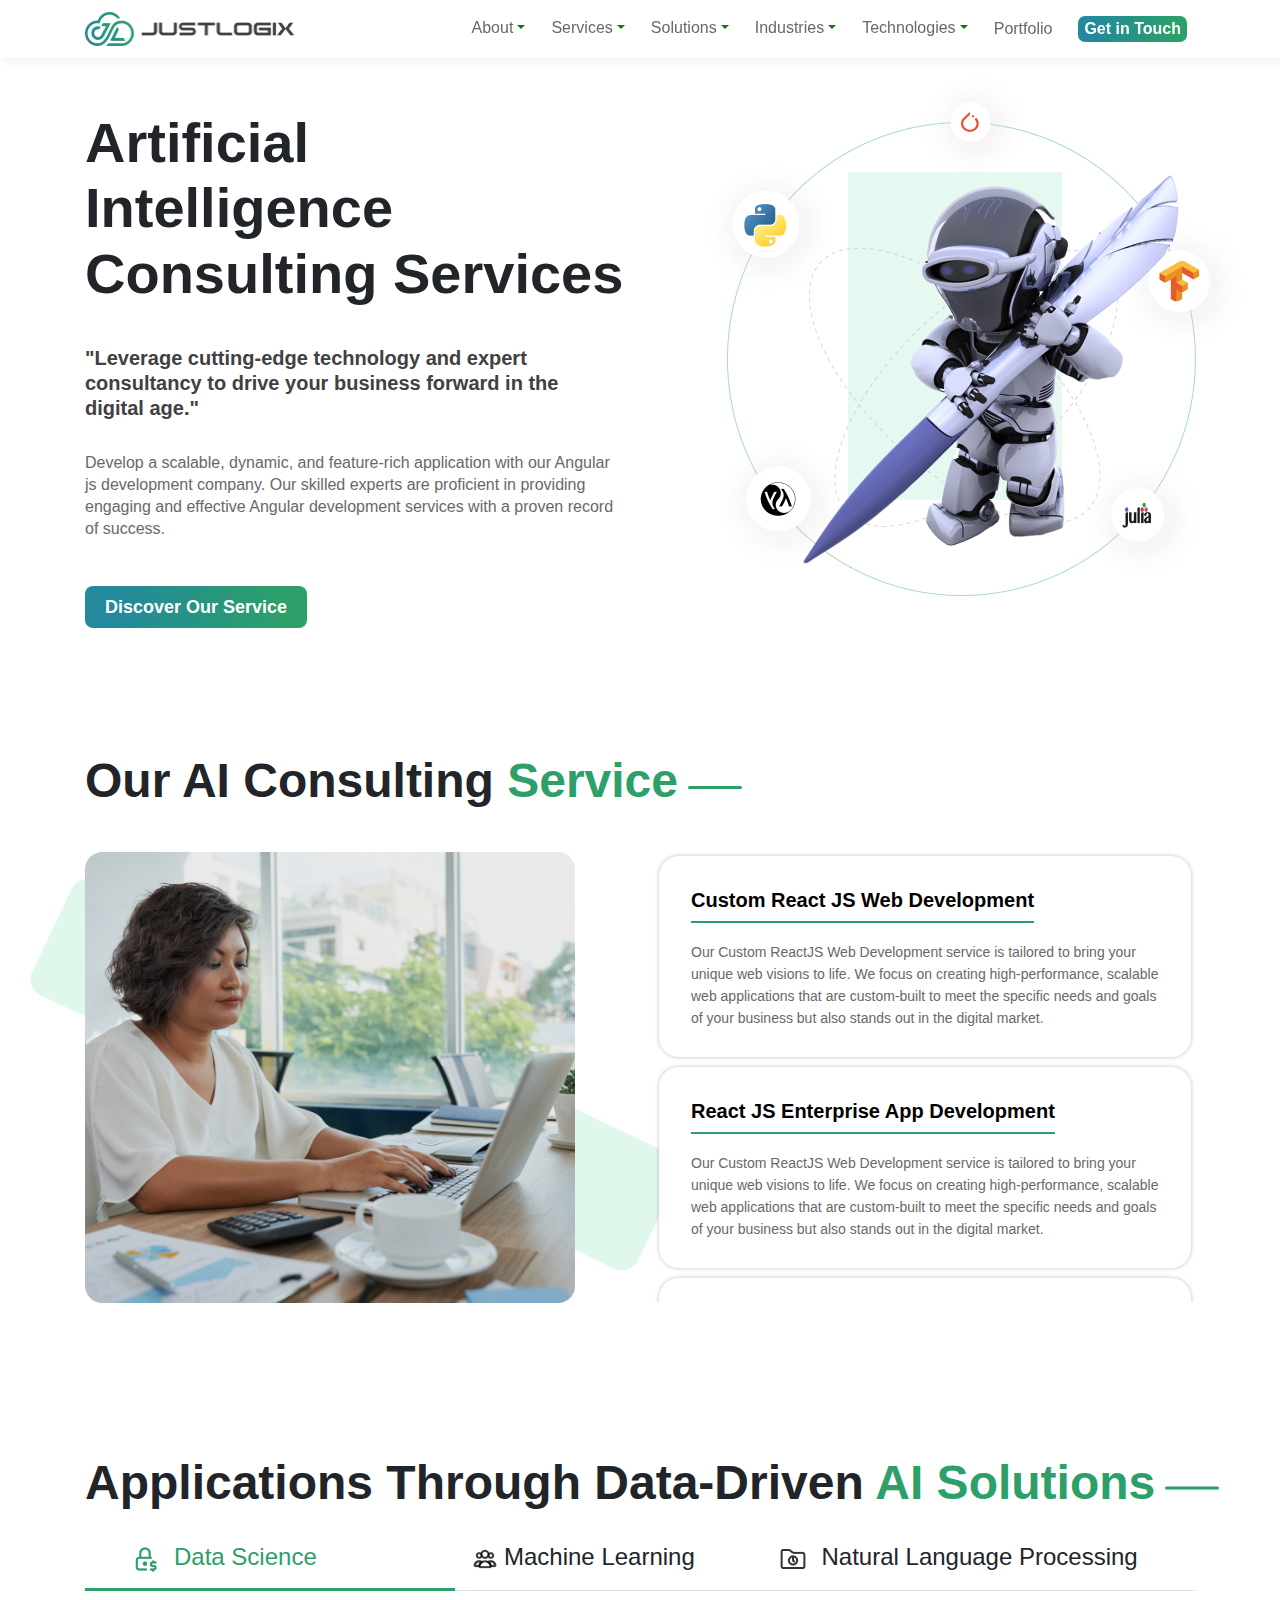
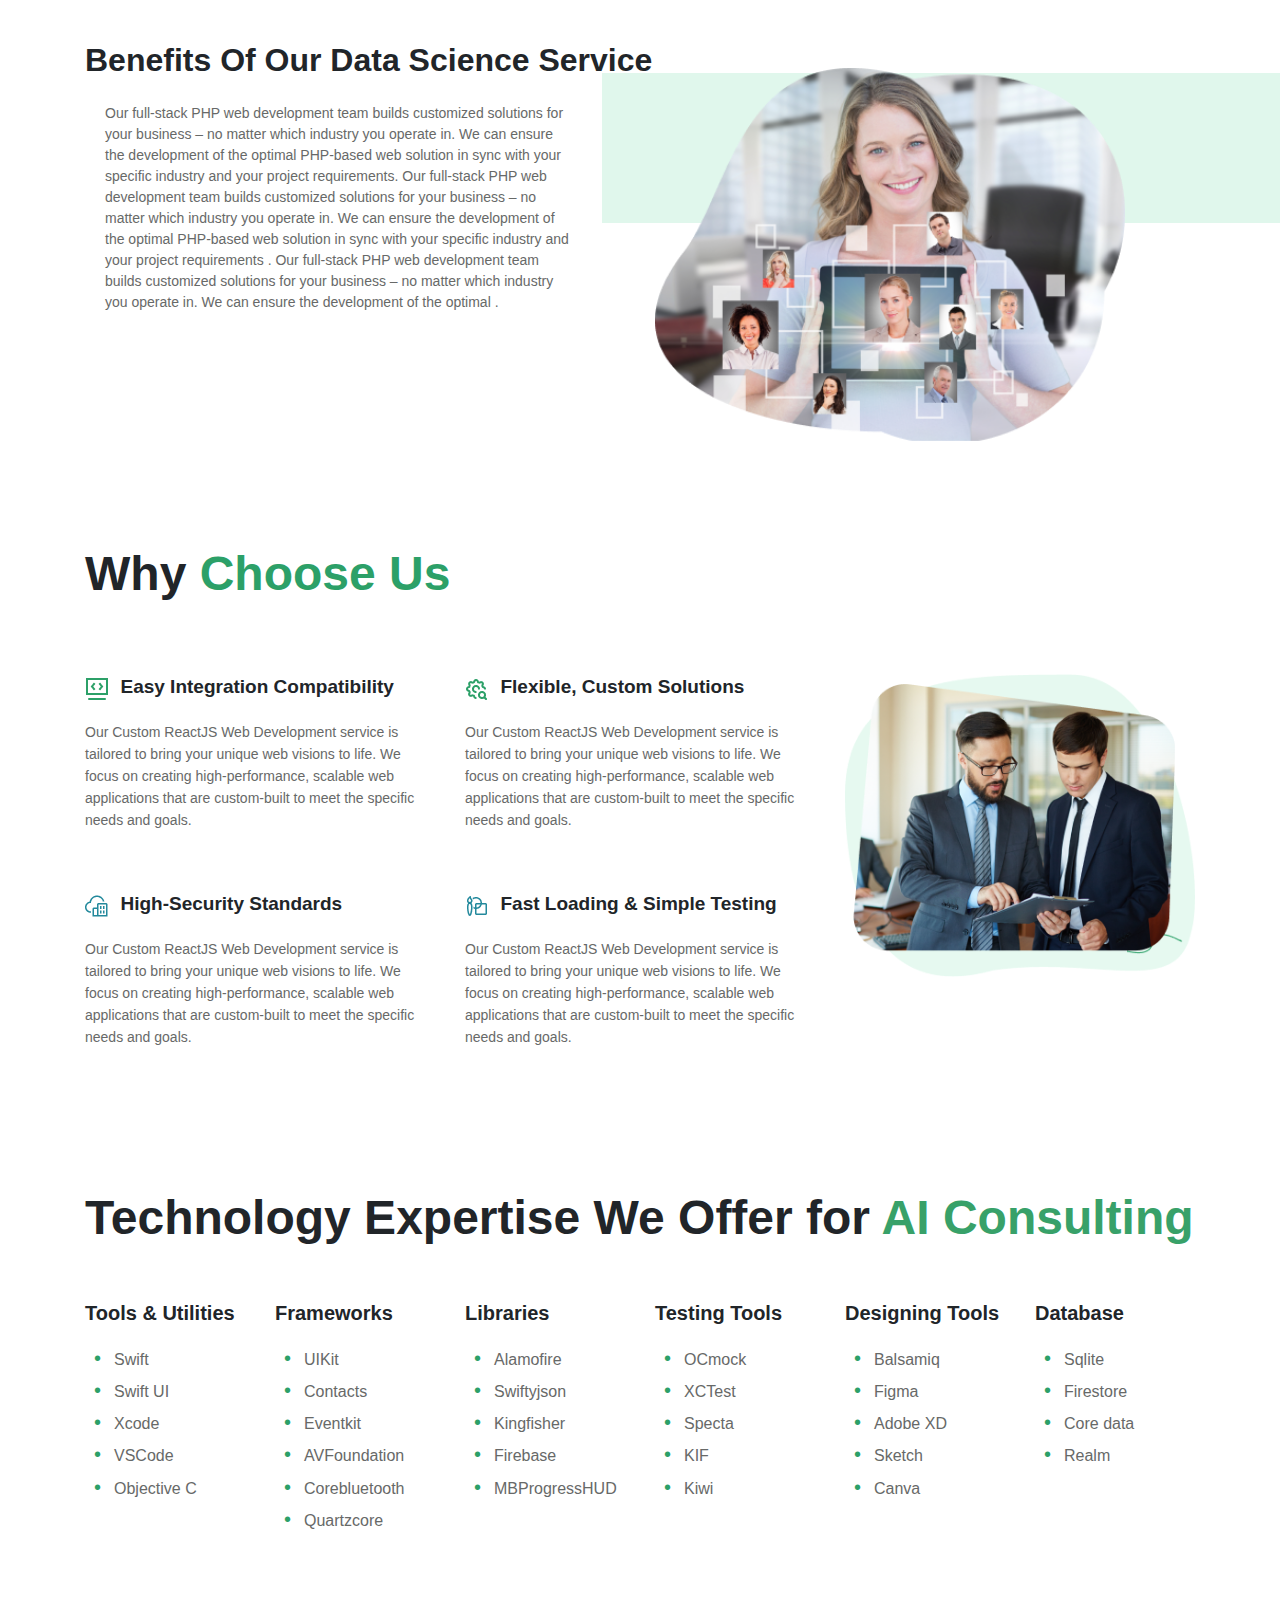
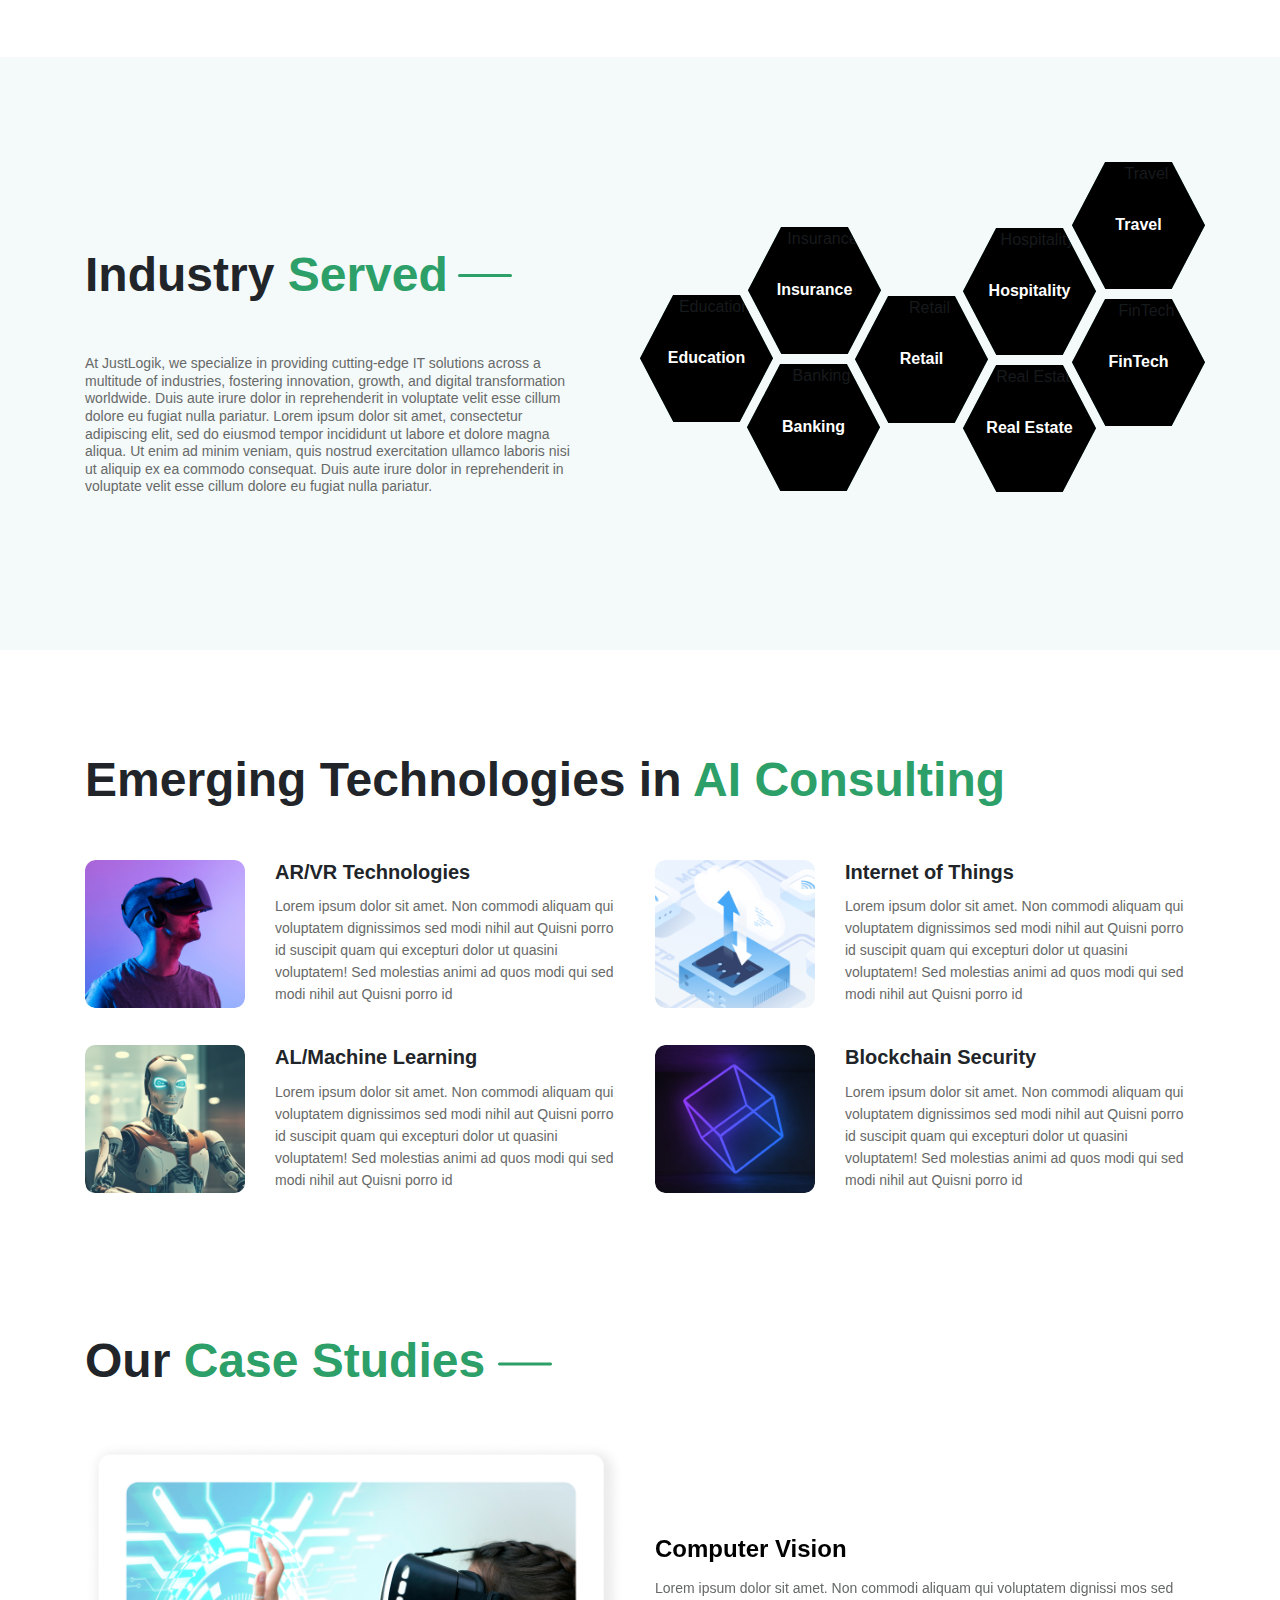
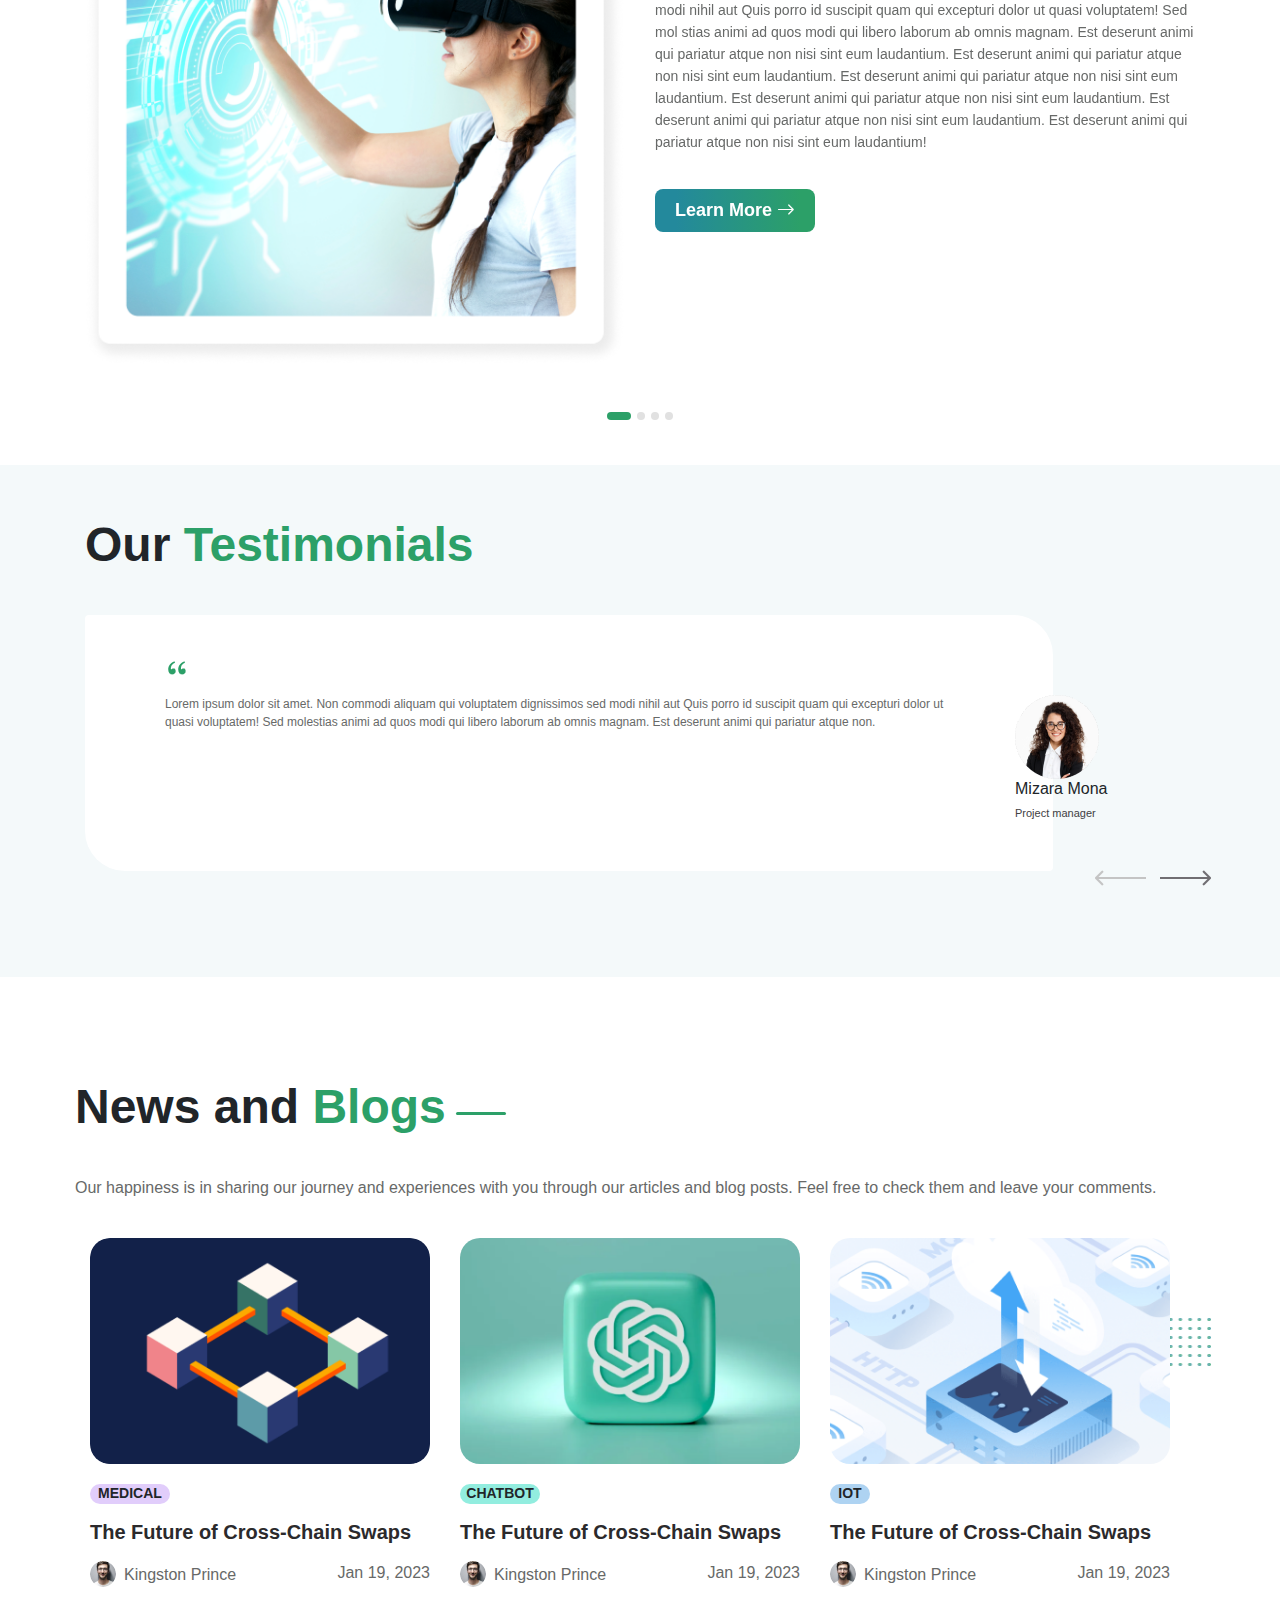
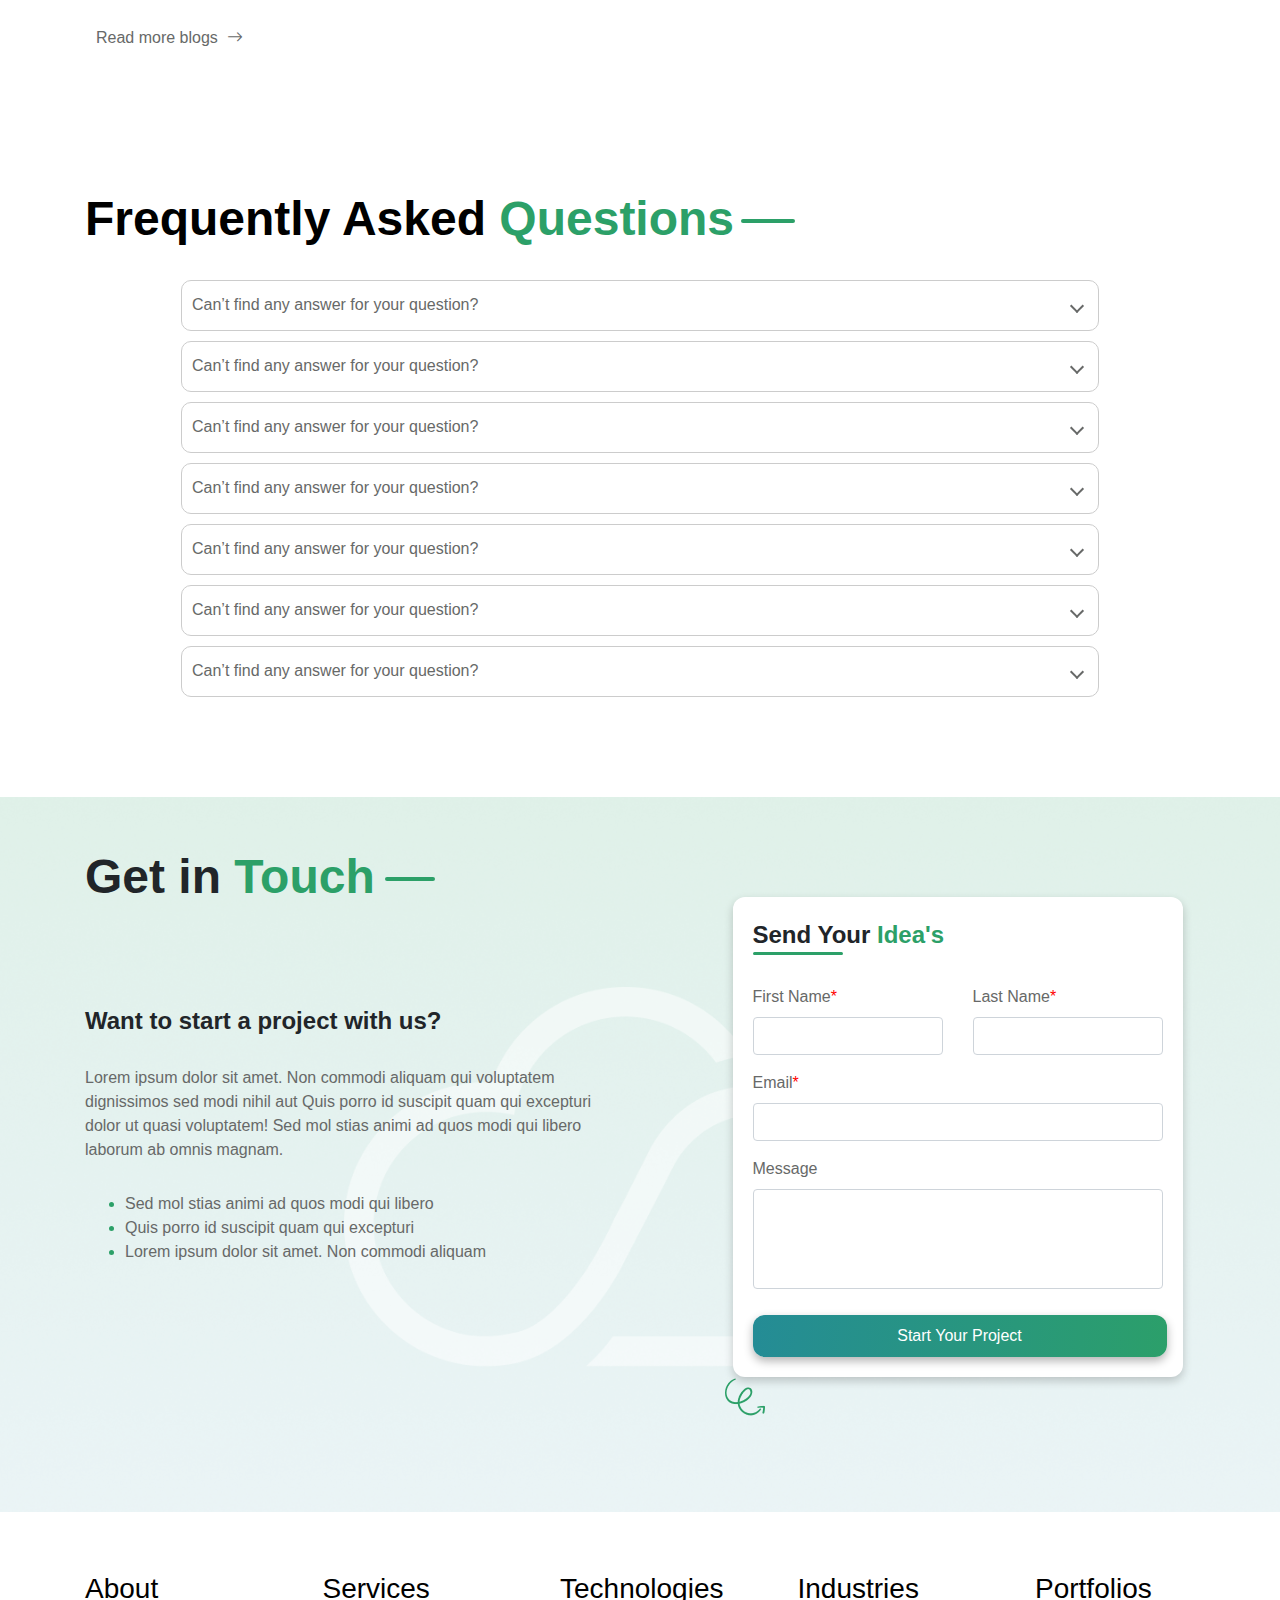
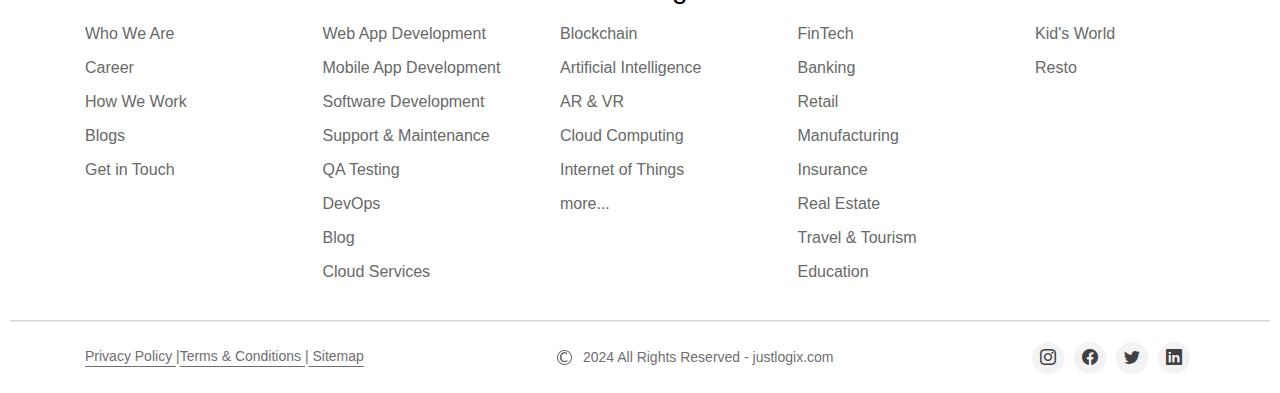
==== commit afa07826: "Update index.html" ====
--- a/index.html
+++ b/index.html
@@ -1276,15 +1276,15 @@
                 text: "Another testimonial text goes here. Lorem ipsum dolor sit amet, consectetur adipiscing elit. Sed do eiusmod tempor incididunt ut labore et dolore magna aliqua.",
                 name: "John Doe",
                 role: "Developer",
-                profileImg: "./AIimages/profile2.png",
-                commaImg: "./AIimages/comma2.png"
+                profileImg: "./AIimages/testimonial profile.png",
+                commaImg: "./AIimages/testimonial comma.png"
             },
             {
                 text: "Yet another testimonial text. Ut enim ad minim veniam, quis nostrud exercitation ullamco laboris nisi ut aliquip ex ea commodo consequat.",
                 name: "Jane Smith",
                 role: "Designer",
-                profileImg: "./AIimages/profile3.png",
-                commaImg: "./AIimages/comma3.png"
+                profileImg: "./AIimages/testimonial profile.png",
+                commaImg: "./AIimages/testimonial comma.png"
             }
         ];
 
@@ -1444,16 +1444,16 @@
         <p class="blogs-para2">Our happiness is in sharing our journey and experiences with you through our articles
             and
             blog posts. Feel free to check them and leave your comments.</p>
-        <img class="blogs-image-dot" src="../About/aboutImages/dot.png" />
+        <img class="blogs-image-dot" src="./AIimages/dot.png" />
 
         <div class="container about-session">
             <div class="row">
                 <div class="col-lg-4 col-md-6">
-                    <img class="img-fluid blogs-image" src="../About/aboutImages/b1.png" alt="Medical">
+                    <img class="img-fluid blogs-image" src="./AIimages/b1.png" alt="Medical">
                     <p class="blogs-image-p1">MEDICAL</p>
                     <p class="about-session__title">The Future of Cross-Chain Swaps</p>
                     <div class="d-flex">
-                        <img class="img-fluid about-session__profile" src="../About/aboutImages/p1.png" alt="profile">
+                        <img class="img-fluid about-session__profile" src="./AIimages/p1.png" alt="profile">
                         <div class="align-self-end ml-2">
                             <div class="ml-auto">
                                 <p class="about-session__profile-name mb-0">Kingston Prince</p>
@@ -1465,11 +1465,11 @@
                     </div>
                 </div>
                 <div class="col-lg-4 col-md-6">
-                    <img class="img-fluid blogs-image" src="../About/aboutImages/b2.png" alt="Chatbot">
+                    <img class="img-fluid blogs-image" src="./AIimages/b2.png" alt="Chatbot">
                     <p class="blogs-image-p1" style="background: rgba(146, 237, 223, 1);">CHATBOT</p>
                     <p class="about-session__title">The Future of Cross-Chain Swaps</p>
                     <div class="d-flex">
-                        <img class="img-fluid about-session__profile" src="../About/aboutImages/p1.png" alt="profile">
+                        <img class="img-fluid about-session__profile" src="./AIimages/p1.png" alt="profile">
                         <div class="align-self-end ml-2">
                             <div class="ml-auto">
                                 <p class="about-session__profile-name mb-0">Kingston Prince</p>
@@ -1481,11 +1481,11 @@
                     </div>
                 </div>
                 <div class="col-lg-4 col-md-6">
-                    <img class="img-fluid blogs-image" src="../About/aboutImages/b3.png" alt="IoT">
+                    <img class="img-fluid blogs-image" src="./AIimages/b3.png" alt="IoT">
                     <p class="blogs-image-p1" style="background: rgba(174, 211, 242, 1); width: 40px;">IOT</p>
                     <p class="about-session__title">The Future of Cross-Chain Swaps</p>
                     <div class="d-flex">
-                        <img class="img-fluid about-session__profile" src="../About/aboutImages/p1.png" alt="profile">
+                        <img class="img-fluid about-session__profile" src="./AIimages/p1.png" alt="profile">
                         <div class="align-self-end ml-2">
                             <div class="ml-auto">
                                 <p class="about-session__profile-name mb-0">Kingston Prince</p>
@@ -1726,7 +1726,7 @@
             </div>
         </div>
         <!-- <img src="../About/aboutImages/dot.png" class="dotimage"> -->
-        <img src="../About/aboutImages/session11arrow.png" class="arrowimage">
+        <img src="./AIimages/session11arrow.png" class="arrowimage">
     </div>
 </div>
     <!-- end of form  -->
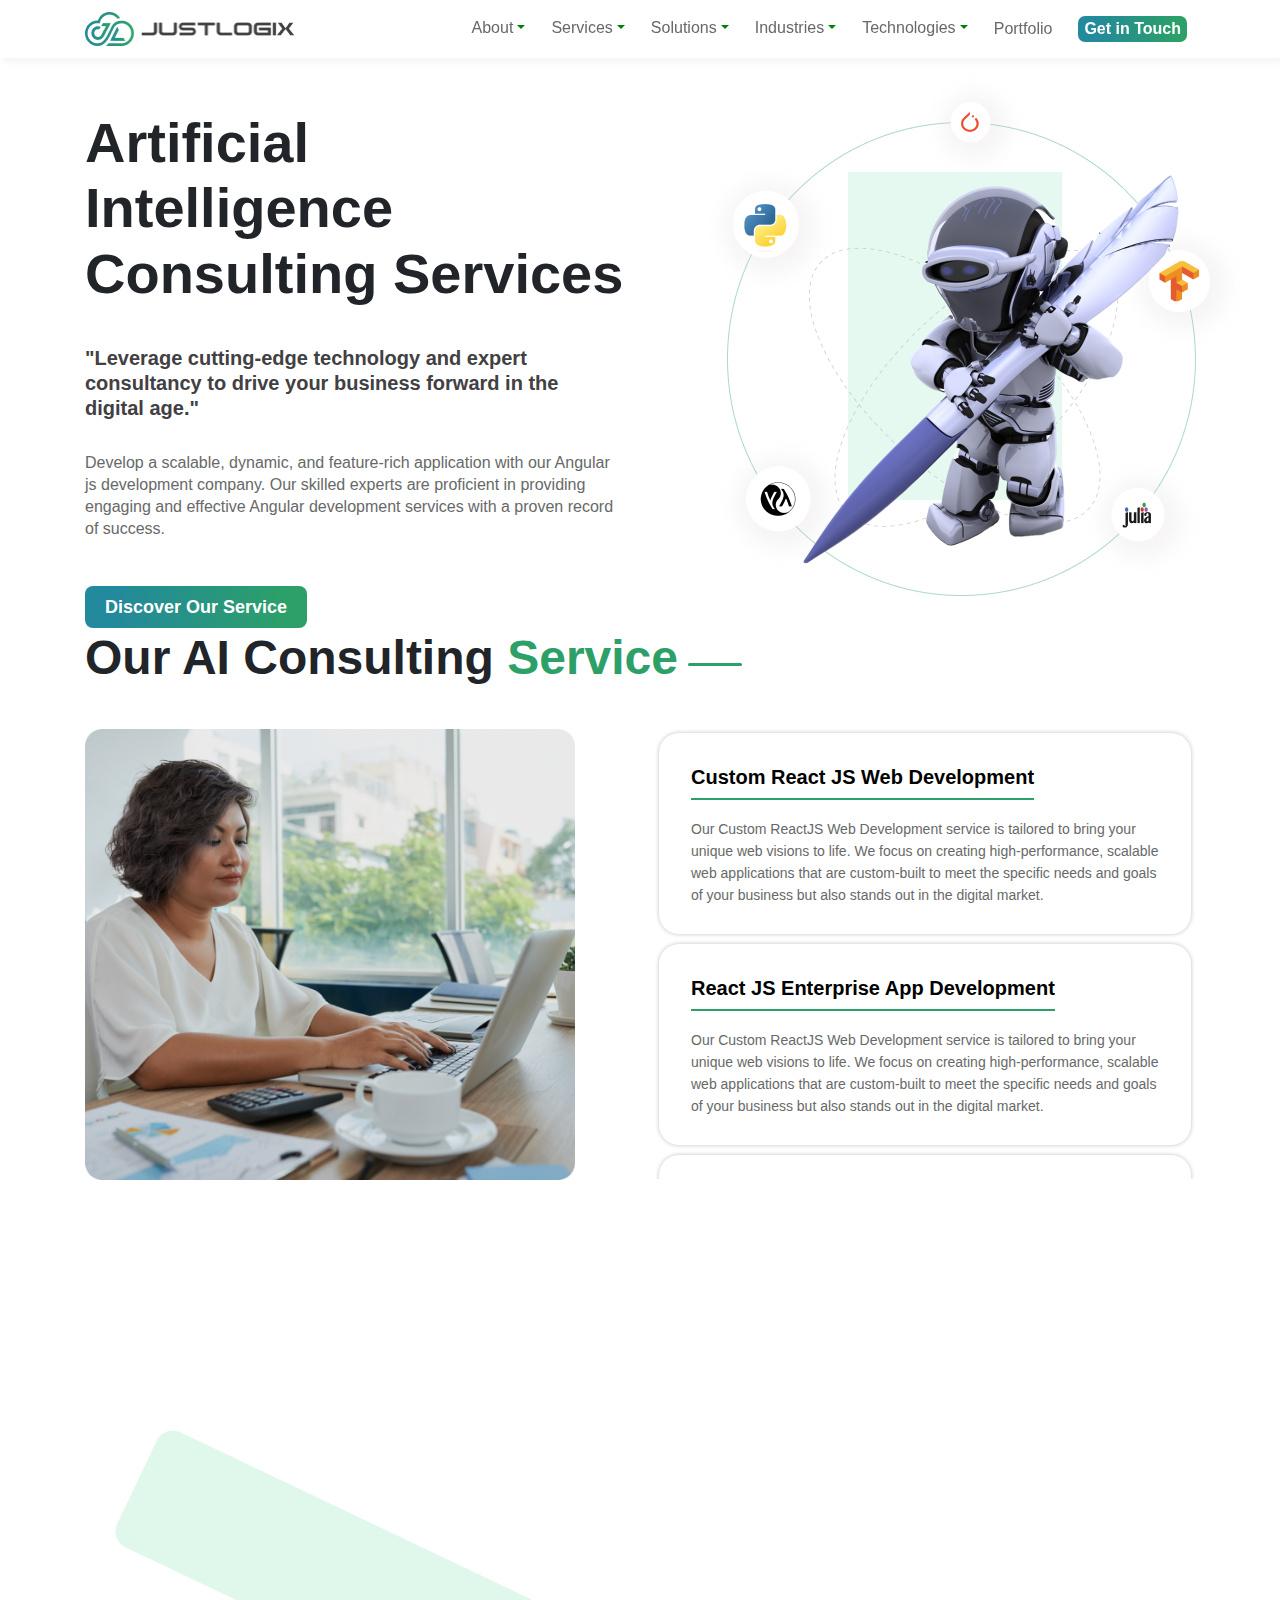
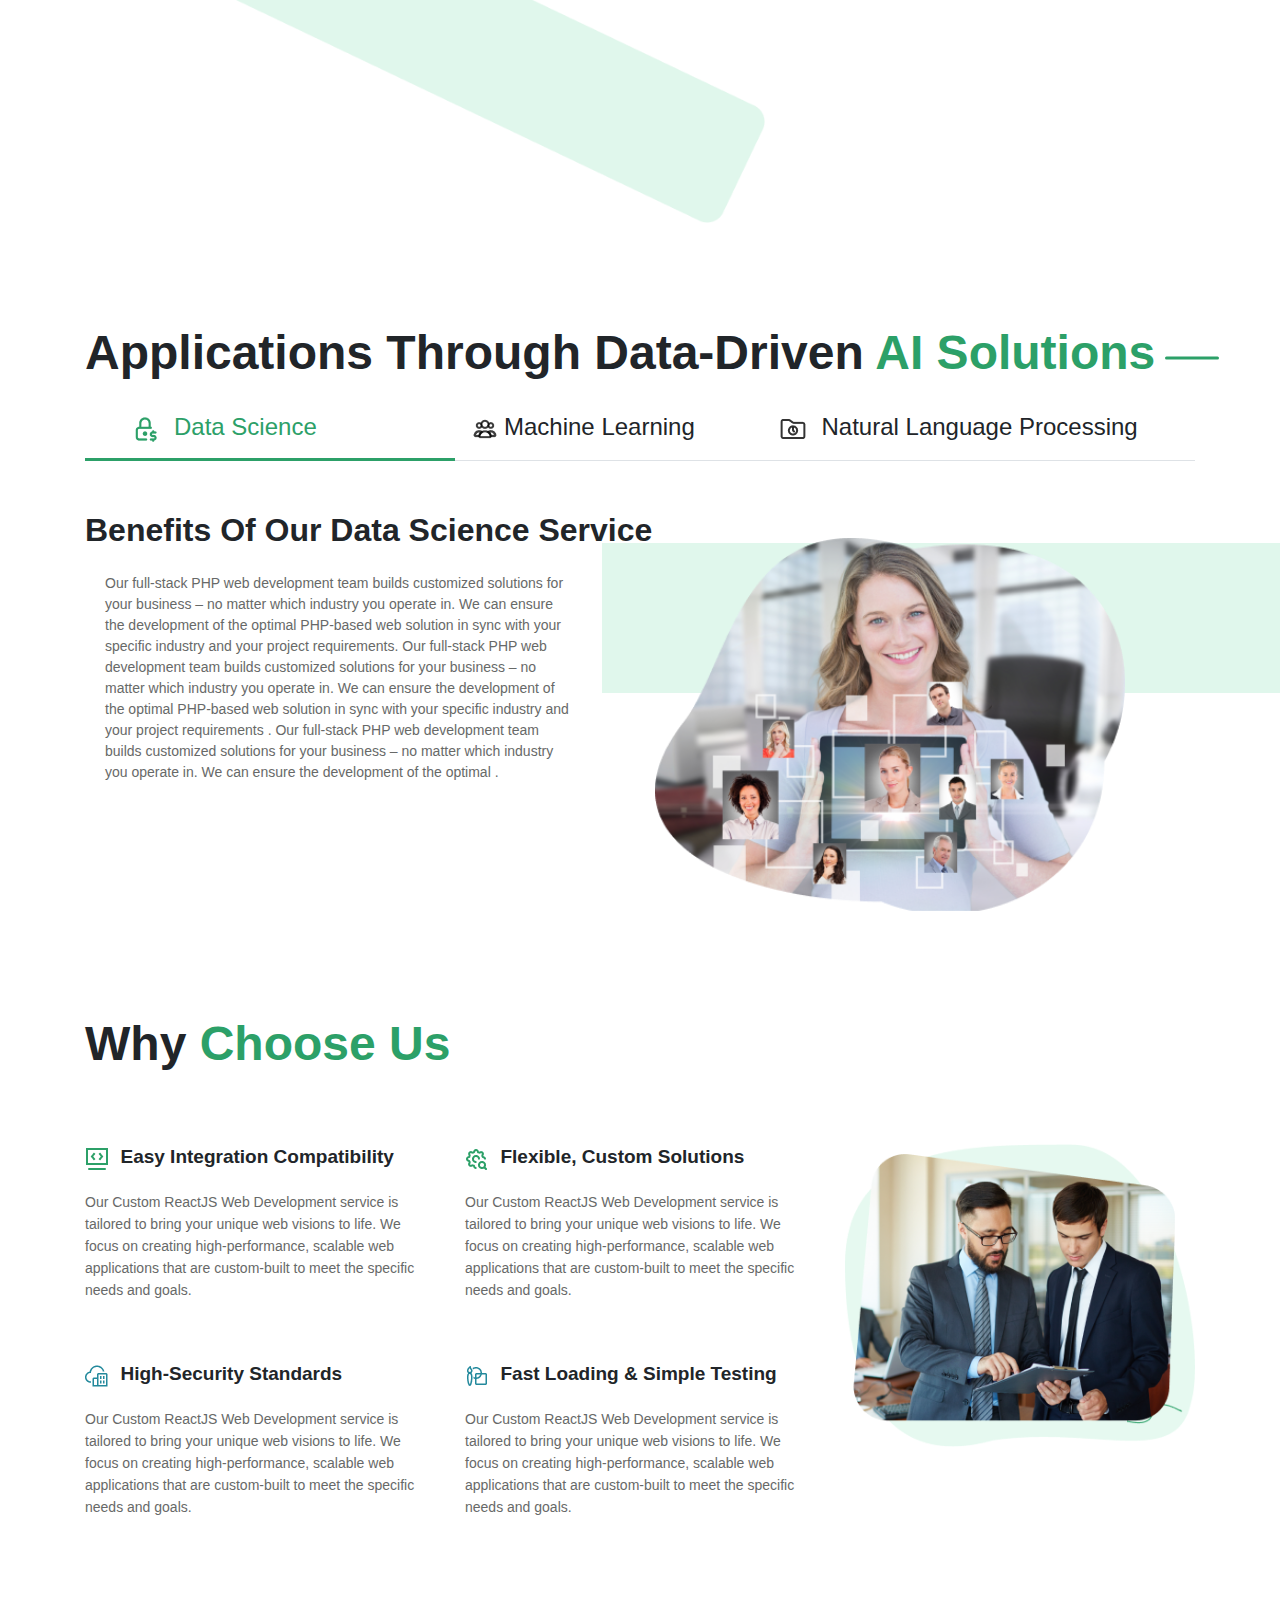
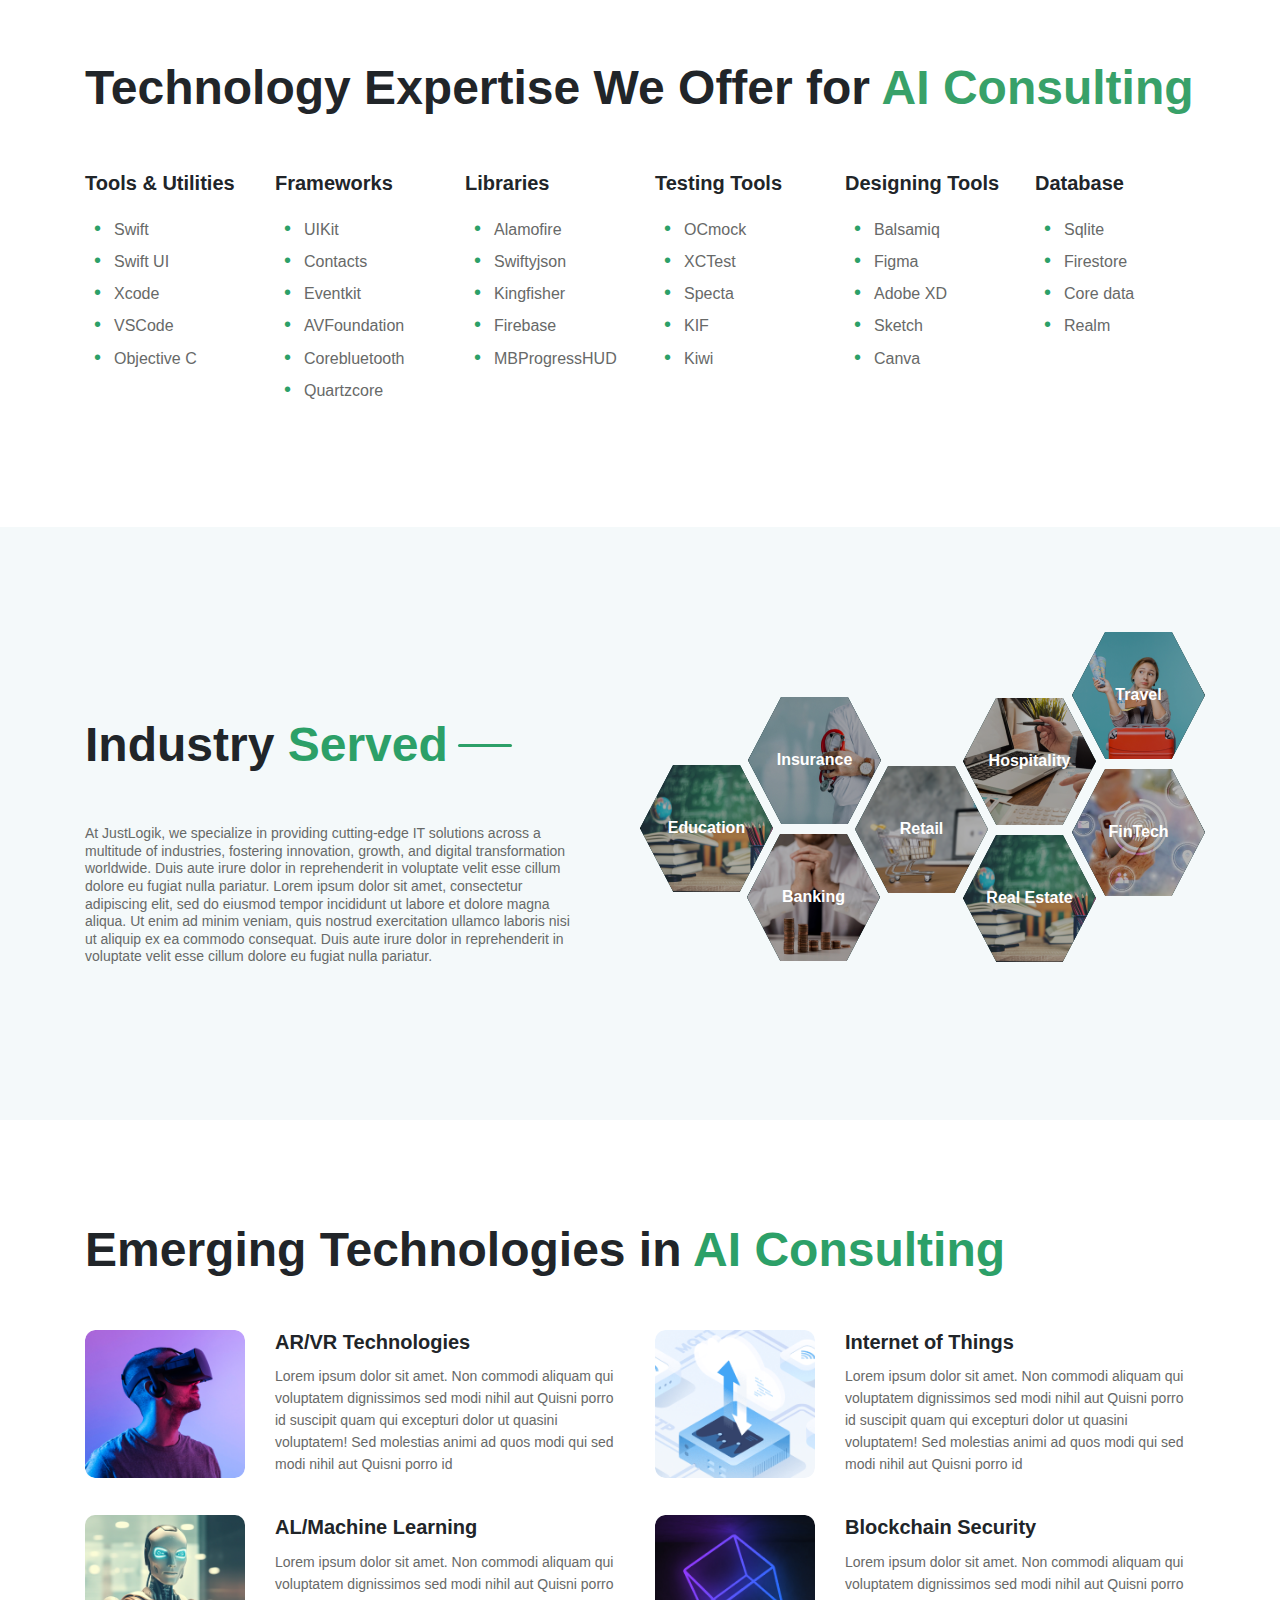
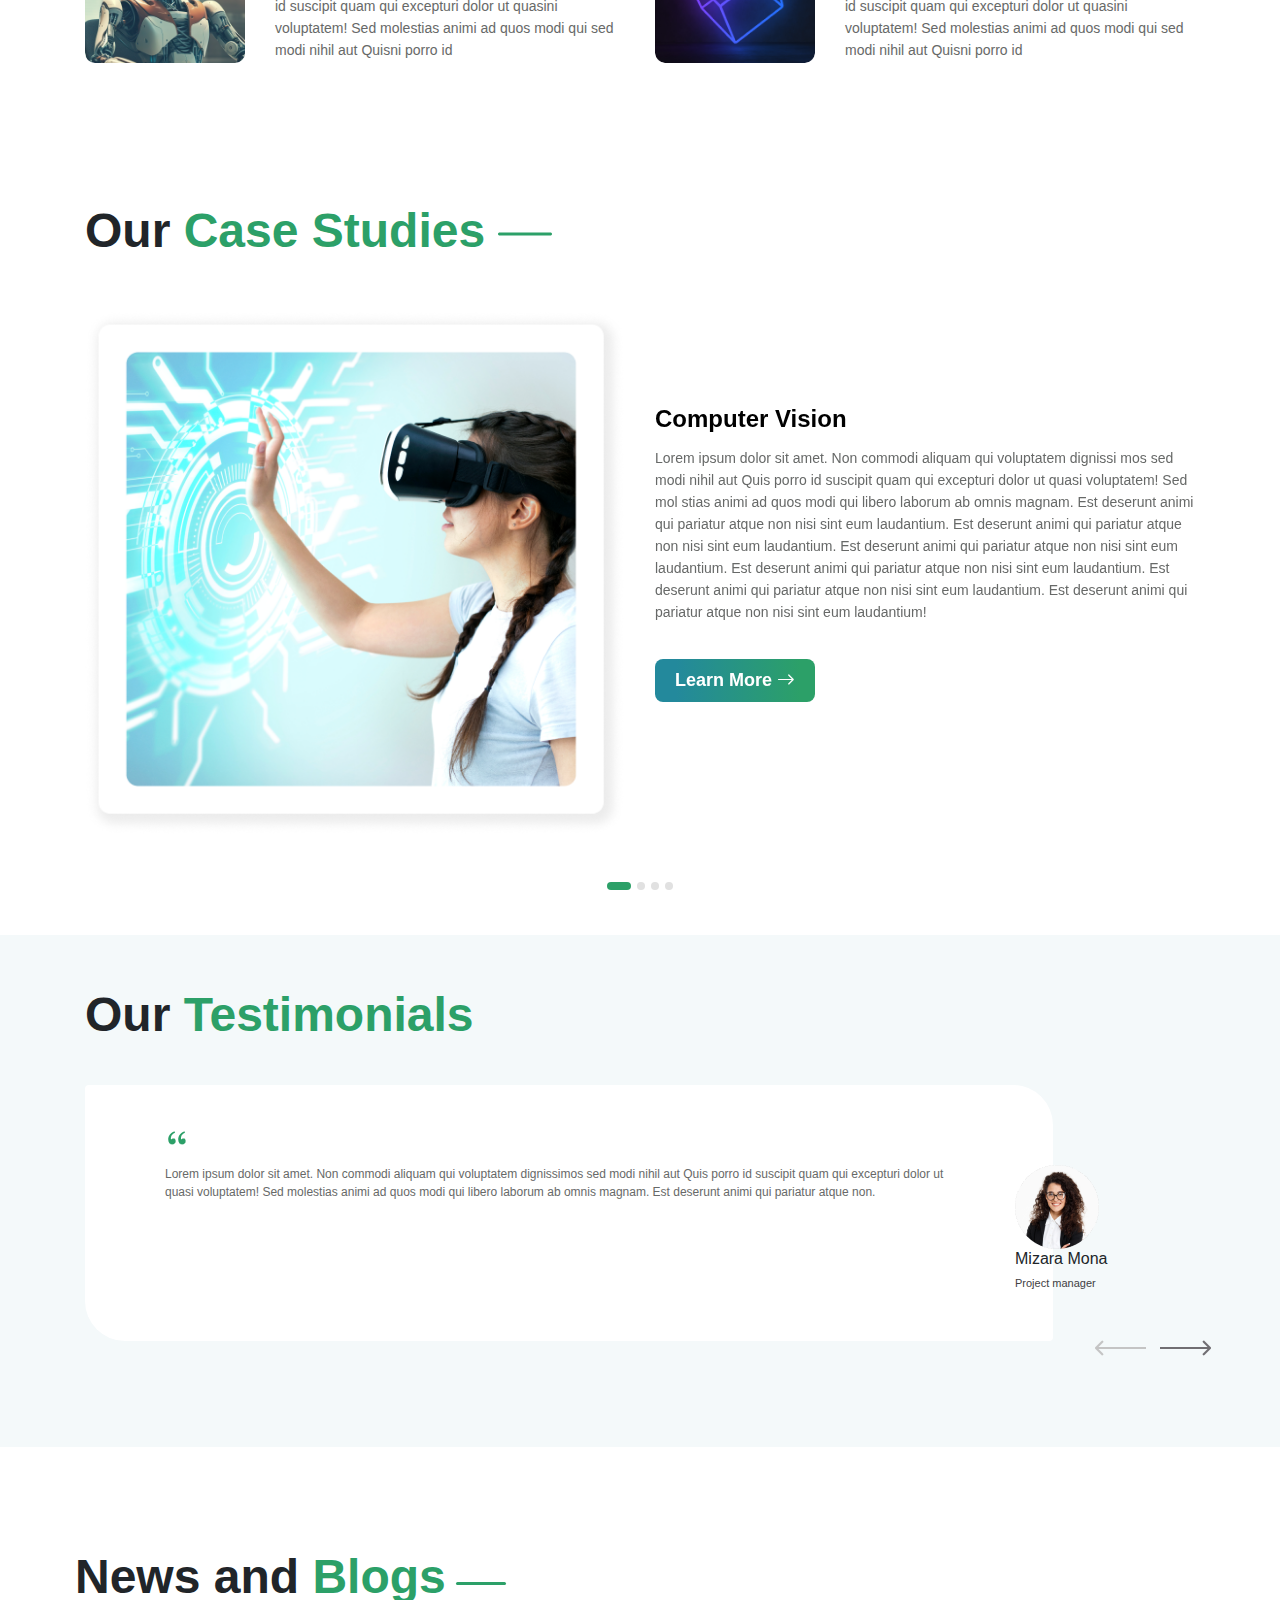
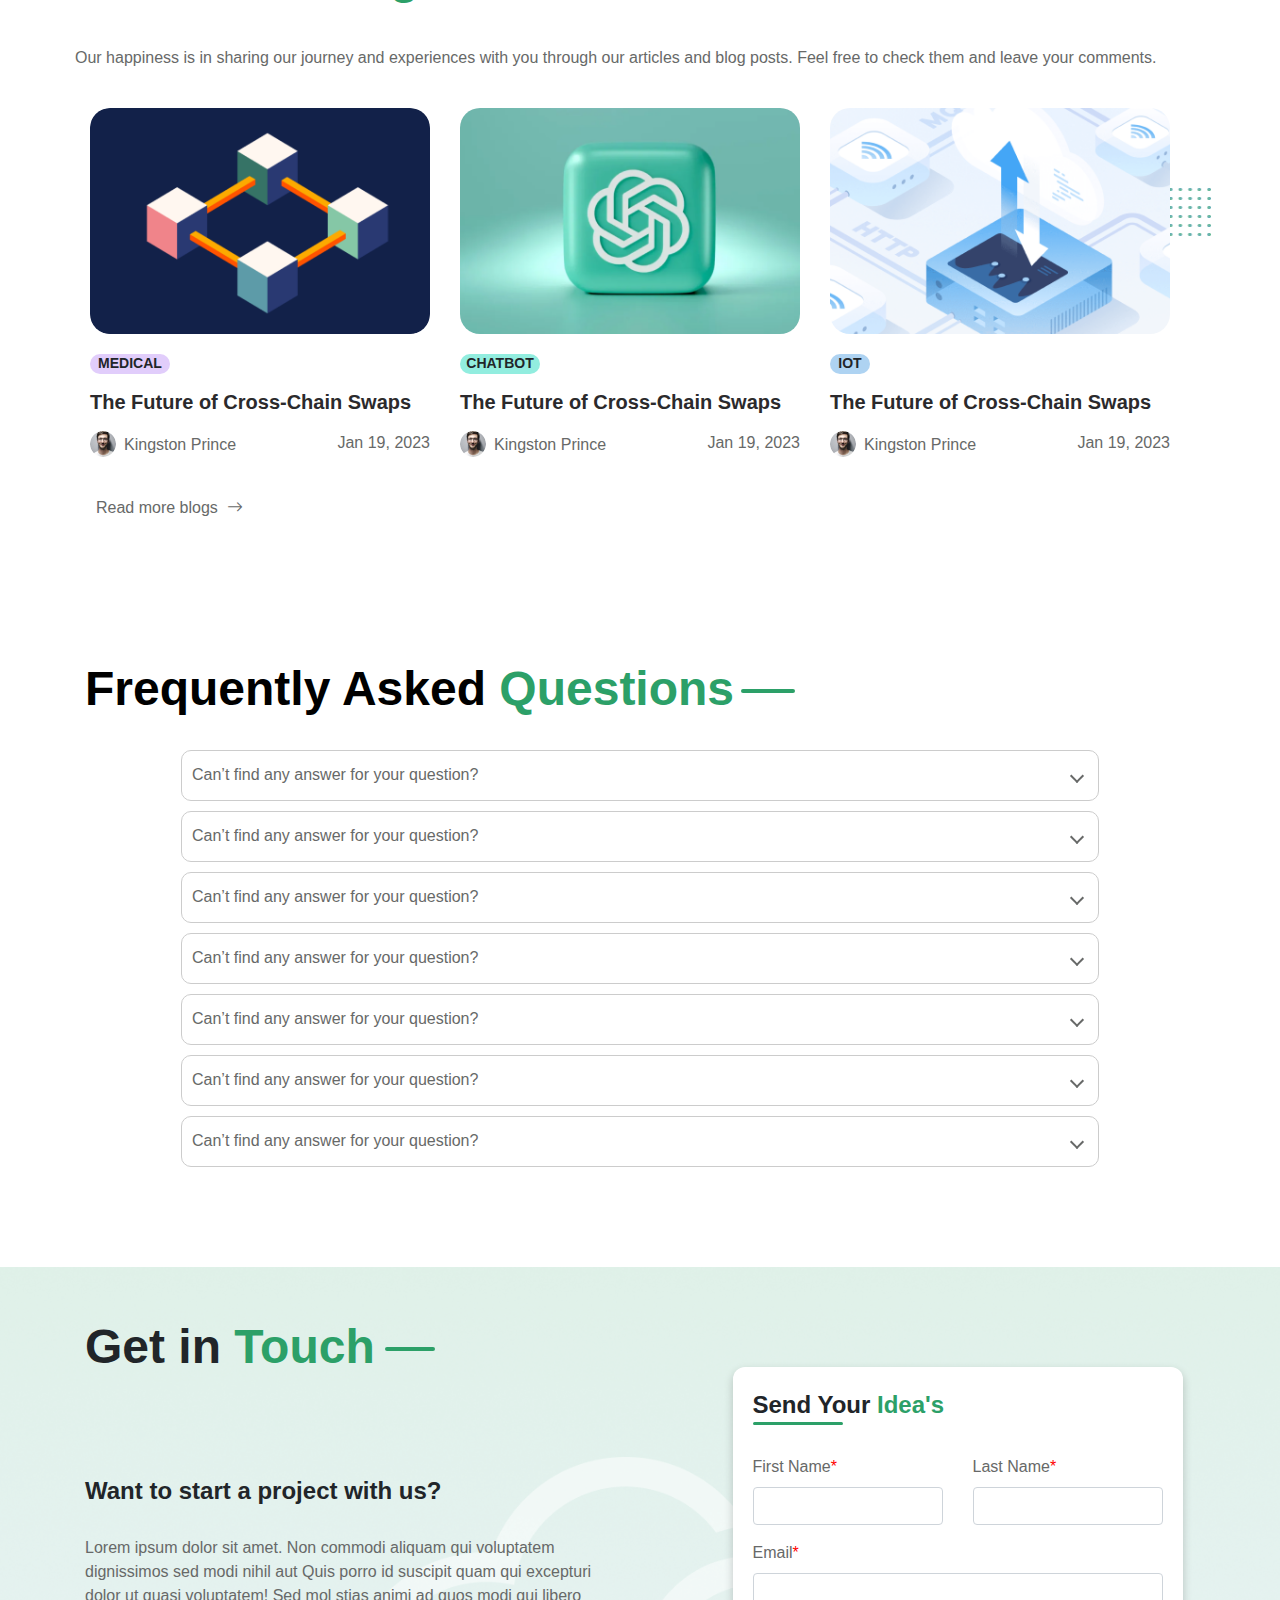
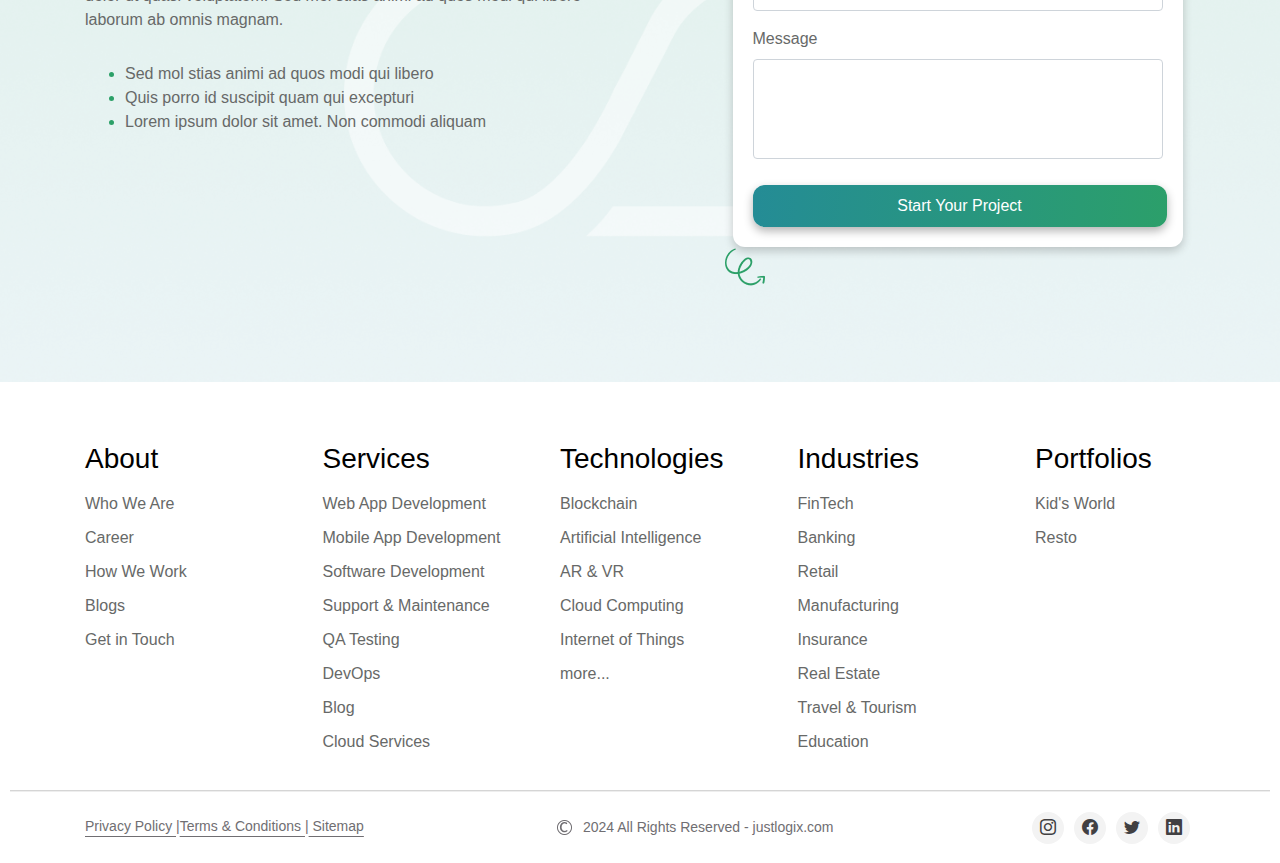
==== commit fd9769cf: "Update index.html" ====
--- a/index.html
+++ b/index.html
@@ -309,16 +309,17 @@
 
     <!-- consulting web section start-->
 
-    <img src="./AI-images/Rectangle 172.png" alt="Placeholder Image" class="Our-AI-Consulting-rectangle-image">
-    <div class="container Our-AI-Consulting-content">
+    <!-- <img src="./AI-images/Rectangle 172.png" alt="Placeholder Image" class="Our-AI-Consulting-rectangle-image"> -->
+    <div class="container Our-AI-consulting-content">
         <div class="Our-AI-Consulting-maindiv">
             <h2 class="Our-AI-Consulting-heading">Our AI Consulting <span class="Our-AI-Consulting-text">Service</span>
             </h2>
             <div class="row">
-                <div class="col-md-6 col-12">
-                    <img src="./AI-images/Mask group (1).png" alt="Placeholder Image"
-                        class="img-fluid Our-AI-Consulting-image">
-                </div>
+                <div class="col-md-6 col-12 position-relative">
+                    <img src="./AI-images/Mask group (1).png" alt="Placeholder Image" class="img-fluid Our-AI-Consulting-image">
+                    <img src="./AI-images/Rectangle 172.png" alt="Placeholder Image" class="Our-AI-Consulting-rectangle-image">
+                </div>
+                
                 <div class="col-md-6 col-12">
                     <div class="scrollable p-1">
                         <div class="Our-AI-Consulting-card-border">
@@ -986,42 +987,42 @@
                 <div class="col-md-6">
                     <div class="hex-container">
                         <div class="hex hexagon-1">
-                            <img src="https://s3-alpha-sig.figma.com/img/cd72/7000/6add0a802da6ee57e562d1ed12b7c2fa?Expires=1717977600&Key-Pair-Id=APKAQ4GOSFWCVNEHN3O4&Signature=cNYR8VWSmJWzKPlNMGGYiHnvZIoqS4dwI7FHKeug~U7FUHW56PreU95DcIvsyRNclQlWDPLsiU0yDzvFLIjZPDTs7S2LWNmz8j~BaXpozV13yMfO~2c1icjZeX0m0qCadiHB8bMChCzbgO~UU~8I62J0bVlt4dXSREMqloilpoU2335AngU28lUkSh-wvW31wExX9NFiB6XlyV7xxkLcoNqSerVyQh1pQJ8vLvTiRLrqb4m7Py2qCZe4cluuLVCpCVKlqGaammCPy5Pq~9L5sFe4Y3jewvn4szWAHdXZ4h4MwjZXWVc11Cvs6krvTPIV8i2JBSuDbYBftTJ1m6ooDA__"
+                            <img src="./AIimages/education.png"
                                 alt="Education">
                             <span>Education</span>
                         </div>
                         <div class="hex hexagon-2">
-                            <img src="https://s3-alpha-sig.figma.com/img/9387/b9e4/0ff08ee42ec0c5b3338641843c596c2c?Expires=1717977600&Key-Pair-Id=APKAQ4GOSFWCVNEHN3O4&Signature=SXW3zF~7qEe3qdgNN9QSmKgNVNiGG08nqagG8~WHQWFDhb1154RO3-D-YFWfekknIFlmaKeiHH3UhPXtyYBLYXTcnMHhc4pY2a~ibG-c4cSF9W7iiiFpgG1ztOwPBczcdNOBvddj4dVFm7HIK-vBakT63RahO8ZyoGWN3BIyX8imrgnC-iUPvOOsjd5XY7koxf-sFl5zdTtUj8~LTsE6NV1wzZXhI6Gc87QKK~IC1XsGepHT9oIS5AKThXmrtn~KBKg9KXgJDMUBp5Ok6ZaPNE0khdadnYRKHwpa9jPXJW5Hu8~98~u88b8gAVMTkViVl5dnP3fvbq22CNaNB3-f1w__"
+                            <img src="./AIimages/insurance.png"
                                 alt="Insurance">
                             <span>Insurance</span>
                         </div>
                         <div class="hex hexagon-3">
-                            <img src="https://s3-alpha-sig.figma.com/img/ba58/8673/0d93126103e206da9cd0b1db3d9c3246?Expires=1717977600&Key-Pair-Id=APKAQ4GOSFWCVNEHN3O4&Signature=ACWj8bujbvvFKDs3DTpXAuaHipJAsCtX9bc4orC~Jf-dJ6r2GO9qKxB-e4JjMa3rND8qQKSiWg5VUxEgTq5AXvAtxrC2-oNAmaxlQMGy8rquGOo~Z4Oo~y6AbOEzVzBGlOzE9iKjLyThq3lZApKwxPDQ~GNDjlT8IKuGPS2fPAyIR4UmIT8HvYVUYtEWDZs-7bwTu5QFfQWDCn4l2aVuibKgl4Nvo8yaO4uNabMPqnKQePBf~aadgLxoYKa~V1POV2Uc38Yfdv7mtapDHNPRFbPKzKgRmzz2Rr5tNwiaOHxvEdjO2yjklreRj3~o48u2Y7b8KEPgs-NaomtrSxRkLA__"
+                            <img src="./AIimages/banking.png"
                                 alt="Banking">
                             <span>Banking</span>
                         </div>
                         <div class="hex hexagon-4">
-                            <img src="https://s3-alpha-sig.figma.com/img/0c2e/cd36/5fa0c7152a17fe5908ca301d4d002ed6?Expires=1717977600&Key-Pair-Id=APKAQ4GOSFWCVNEHN3O4&Signature=HRzaMtsjWU-aNwI~J4FZ-QVQVqU92u9NFlaZSBtnRFN0iNICFp-KF69cknoZrkHECD144f2dPyrwly1tlOaqNyc6bMpiWdi8Hw1EpsrBkOdWnWT5kzn6JTaaxG64yDOhylbz~[base64]"
+                            <img src="./AIimages/retail.png"
                                 alt="Retail">
                             <span>Retail</span>
                         </div>
                         <div class="hex hexagon-5">
-                            <img src="https://s3-alpha-sig.figma.com/img/6681/9d85/e07d26510d57d08a1f2d22f409641e38?Expires=1717977600&Key-Pair-Id=APKAQ4GOSFWCVNEHN3O4&Signature=iMBslSMpo~nKi0qsPgvd6Lo8lOIOZXH~Byx0G8MjYGoWnIqIMTPRTo68nSAePWKI-TMSfeMhSLJI3qz8PIznqQAm1Tt5bHa2woDyWLDxyx6j20i1UgRO8A4nYtMmiMljKTaH7arIP~Vx0pXFqDE~TMwXs9jA~uReO8SPX59ymg7TPGPSUKmpF3Fr5F4fuMrqaLRmPny5K0~RgnIp0ikswFKQSX0nGdOL3dP3650dolLvfR8N71icpGvJ35XAwEYJRsspWshYwyFPwtntmm5RkrYbdTiB~XtmOT~TGNMkQc8HHxdZa7~W4pIH2-spIo1Bqrsu~NwBrk6s5N~7od4e0A__"
+                            <img src="./AIimages/hospitality.png"
                                 alt="Hospitality">
                             <span>Hospitality</span>
                         </div>
                         <div class="hex hexagon-6">
-                            <img src="https://s3-alpha-sig.figma.com/img/3820/110d/21c92a36e0ab12b7c1f493aa2dff36c7?Expires=1717977600&Key-Pair-Id=APKAQ4GOSFWCVNEHN3O4&Signature=H1YO8leiPbtKOhhn-nbYtRYl3aPx1wLH5UZTXKGUndSBLHIaGd2YcH5bad1fzxF4l2uGJLiUFmpIS-KNaTlt2QqH-YOkAVpjbK7LYkM8YvKNhu1xKDF04hvrV7npsftm-K~[base64]"
+                            <img src="./AIimages/education.png"
                                 alt="Real Estate">
                             <span>Real Estate</span>
                         </div>
                         <div class="hex hexagon-7">
-                            <img src="https://s3-alpha-sig.figma.com/img/bae4/3c8f/a26ba339c20128a7ed19616351fa7a8e?Expires=1717977600&Key-Pair-Id=APKAQ4GOSFWCVNEHN3O4&Signature=Z~WsN5dJefkDfm80MBI3m9X5l8ZV5903hCfqgeFJ5C3bFUeTnpHL1Frxf9IopQse1-bf34ITI4DJkruR3FbFLa1GYPwaGah7bK1Qijaewnjtpj53Lq4rgbFznsxIEo2QC0wWV47Lm2aTMJxLPHiDIb62W6oaKDykwPRWJ~xgwb~9D0iwh7KEB9paTxBe-dlIOwHqy~j8dEMKDAyjjpD2Ri4TynKv9dhM6Zg0g1E-ZELY7cpG-Hh~IUwpXnf47OClMzDzP63BfnRZLbgkuD3L74l~0QbIMW846W4qRTOQSLnLps1xu~zm0oiWCohX2WsW5TZJqnX3bqtBkzeFaW2e7Q__"
+                            <img src="./AIimages/travel.png"
                                 alt="Travel">
                             <span>Travel</span>
                         </div>
                         <div class="hex hexagon-8">
-                            <img src="https://s3-alpha-sig.figma.com/img/22b9/7c1a/d55b615700b17f9bba9467c7590554e5?Expires=1717977600&Key-Pair-Id=APKAQ4GOSFWCVNEHN3O4&Signature=YSOy-GGKt6q821PKZxggRHDDZBfSEhNi88m5lrWBYDRs86O9dccxyXttoLDH-pd8mcez6ZSSfGf7Nsrgf~Y3tXpwKXLIQNgEkN1oXyCDIMGasj5w5-Jurv8y1lcFuUsSKvOIFHzaN9znnYC~JdNR139XSkel0d3hsUL0VMLwrvukOAnxl51aESVKXZDjGG5d7fAiTSI8LU14e9JMEJDh1ST~xRu7a69PJr49bbOZ52O0BozfA6QZ2RQACytFW78Gge1dL7FvvzwdjZBORWvSsUzY9UxIMK6QEaZAF0oJ9miLvDGwyBPd9Xueuo~qYtNST614M-bIerL7DuNLQP7ybw__"
+                            <img src="./AIimages/fintech.png"
                                 alt="FinTech">
                             <span>FinTech</span>
                         </div>
--- a/AI.css
+++ b/AI.css
@@ -1526,8 +1526,11 @@
 }
 
 @media screen and (max-width: 768px) {
+.industry-served-main-div {
+    padding-bottom: 20px !important;
+}
     .industry-served {
-        margin-top: 50px !important;
+        margin-top: -50px !important;
     }
 
     .industry-served-heading {
@@ -1573,6 +1576,7 @@
         display: flex;
         flex-direction: column;
         align-items: center;
+        margin-top: 20px !important;
     }
 
     .hexagon-1 {
@@ -2826,4 +2830,4 @@
     .footer-text3 {
         padding-bottom: 10px !important;
     }
-}+}
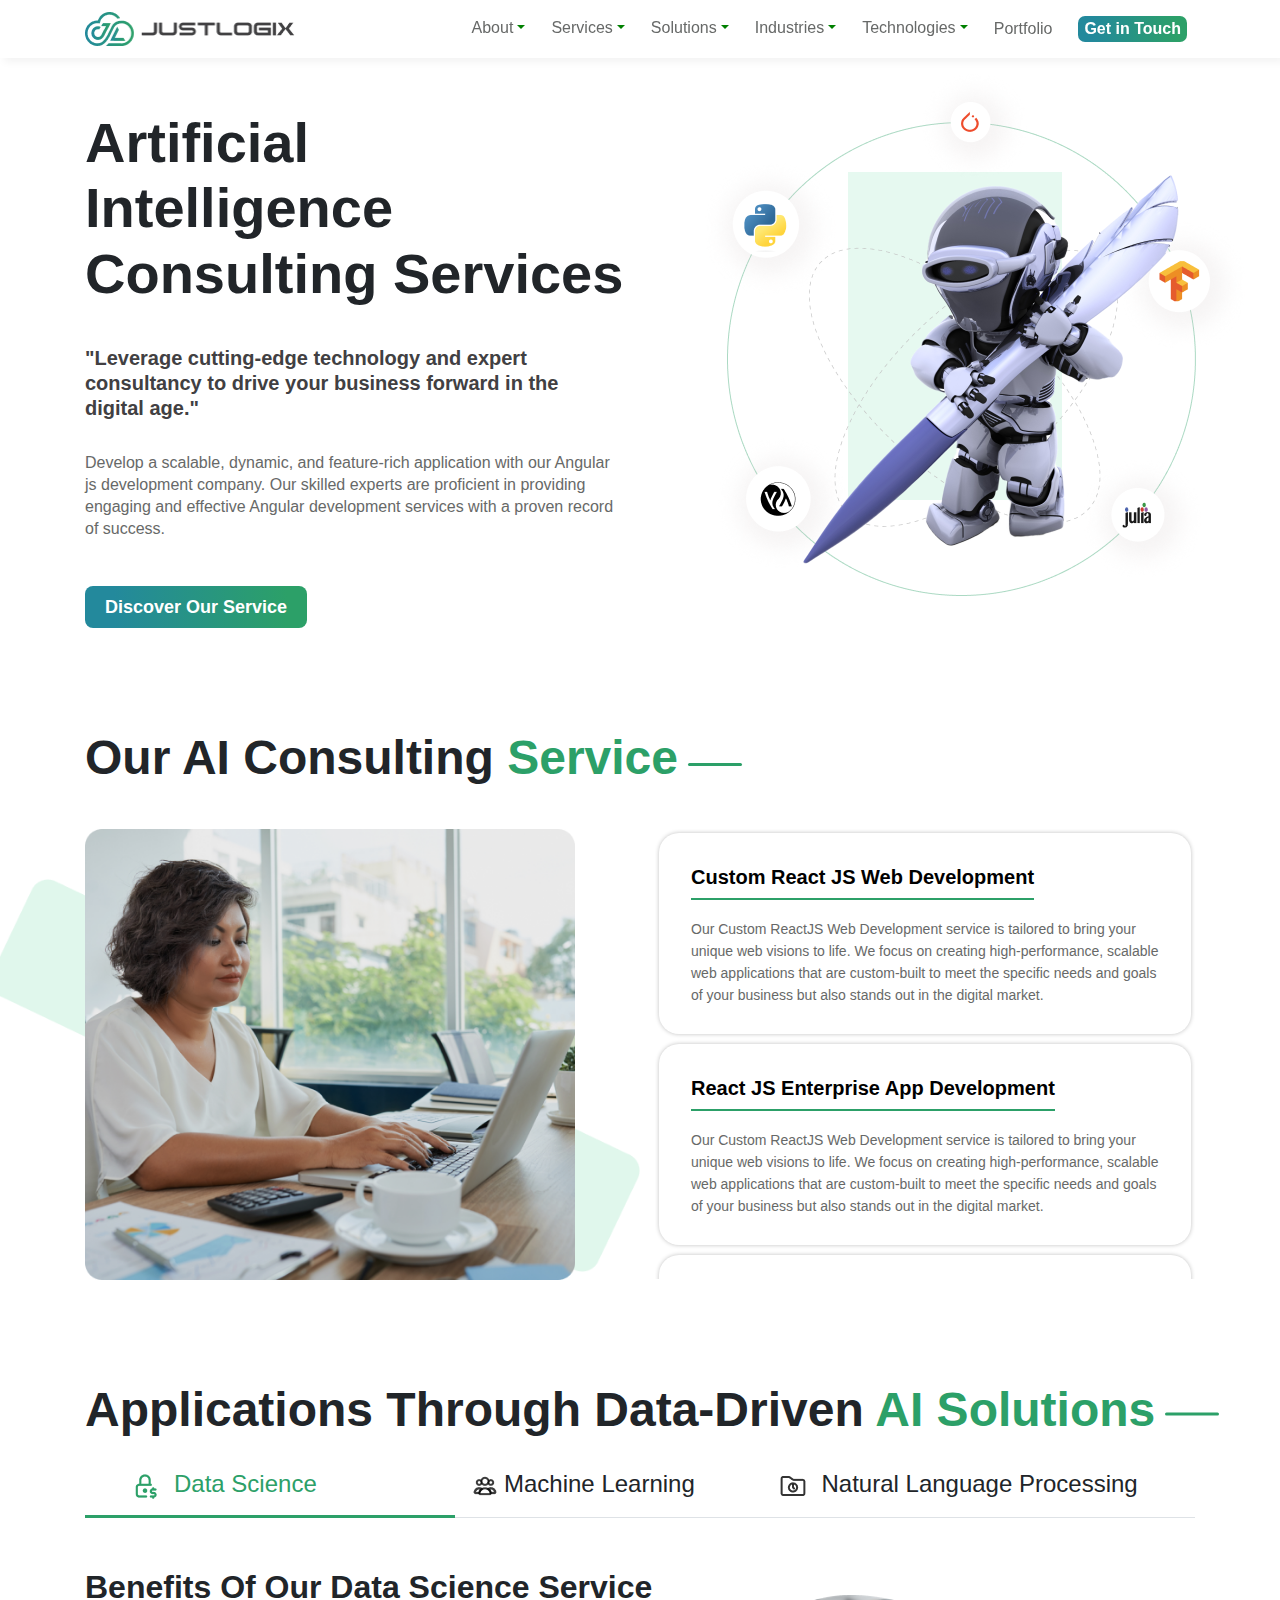
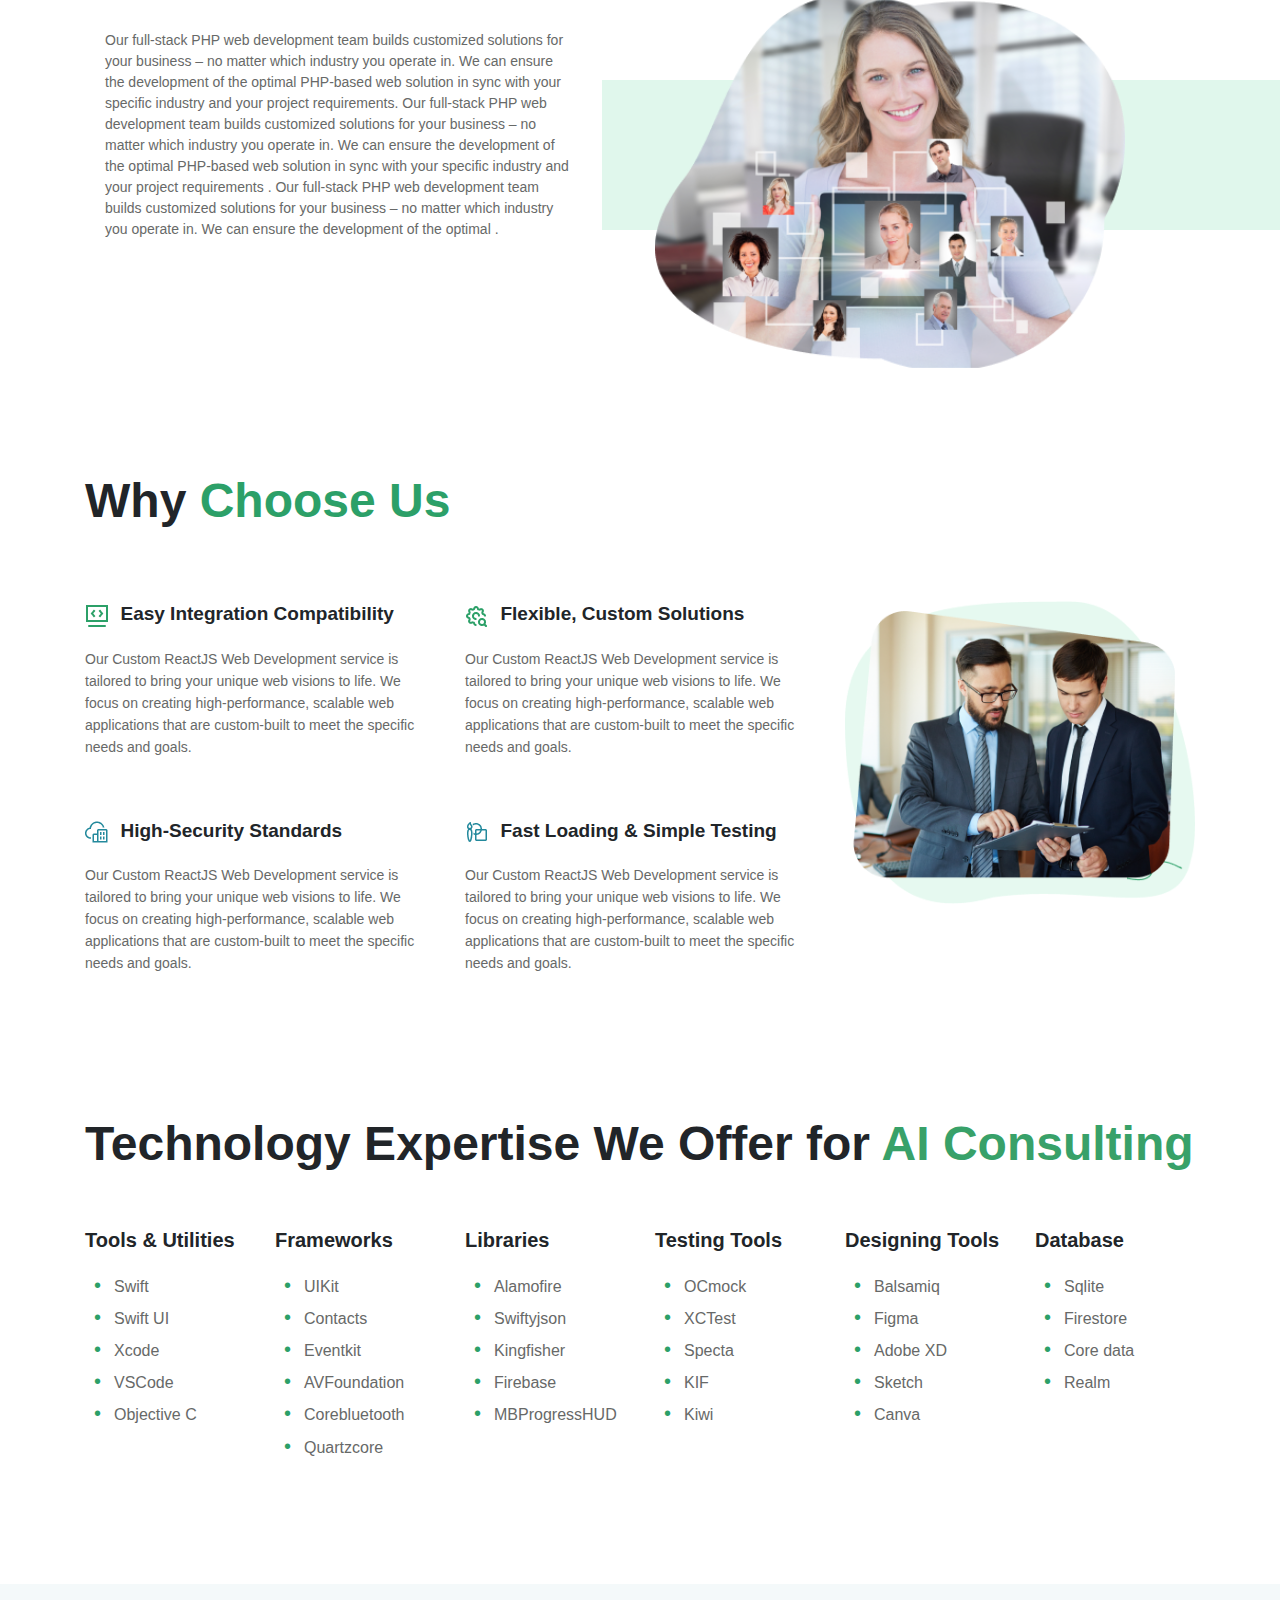
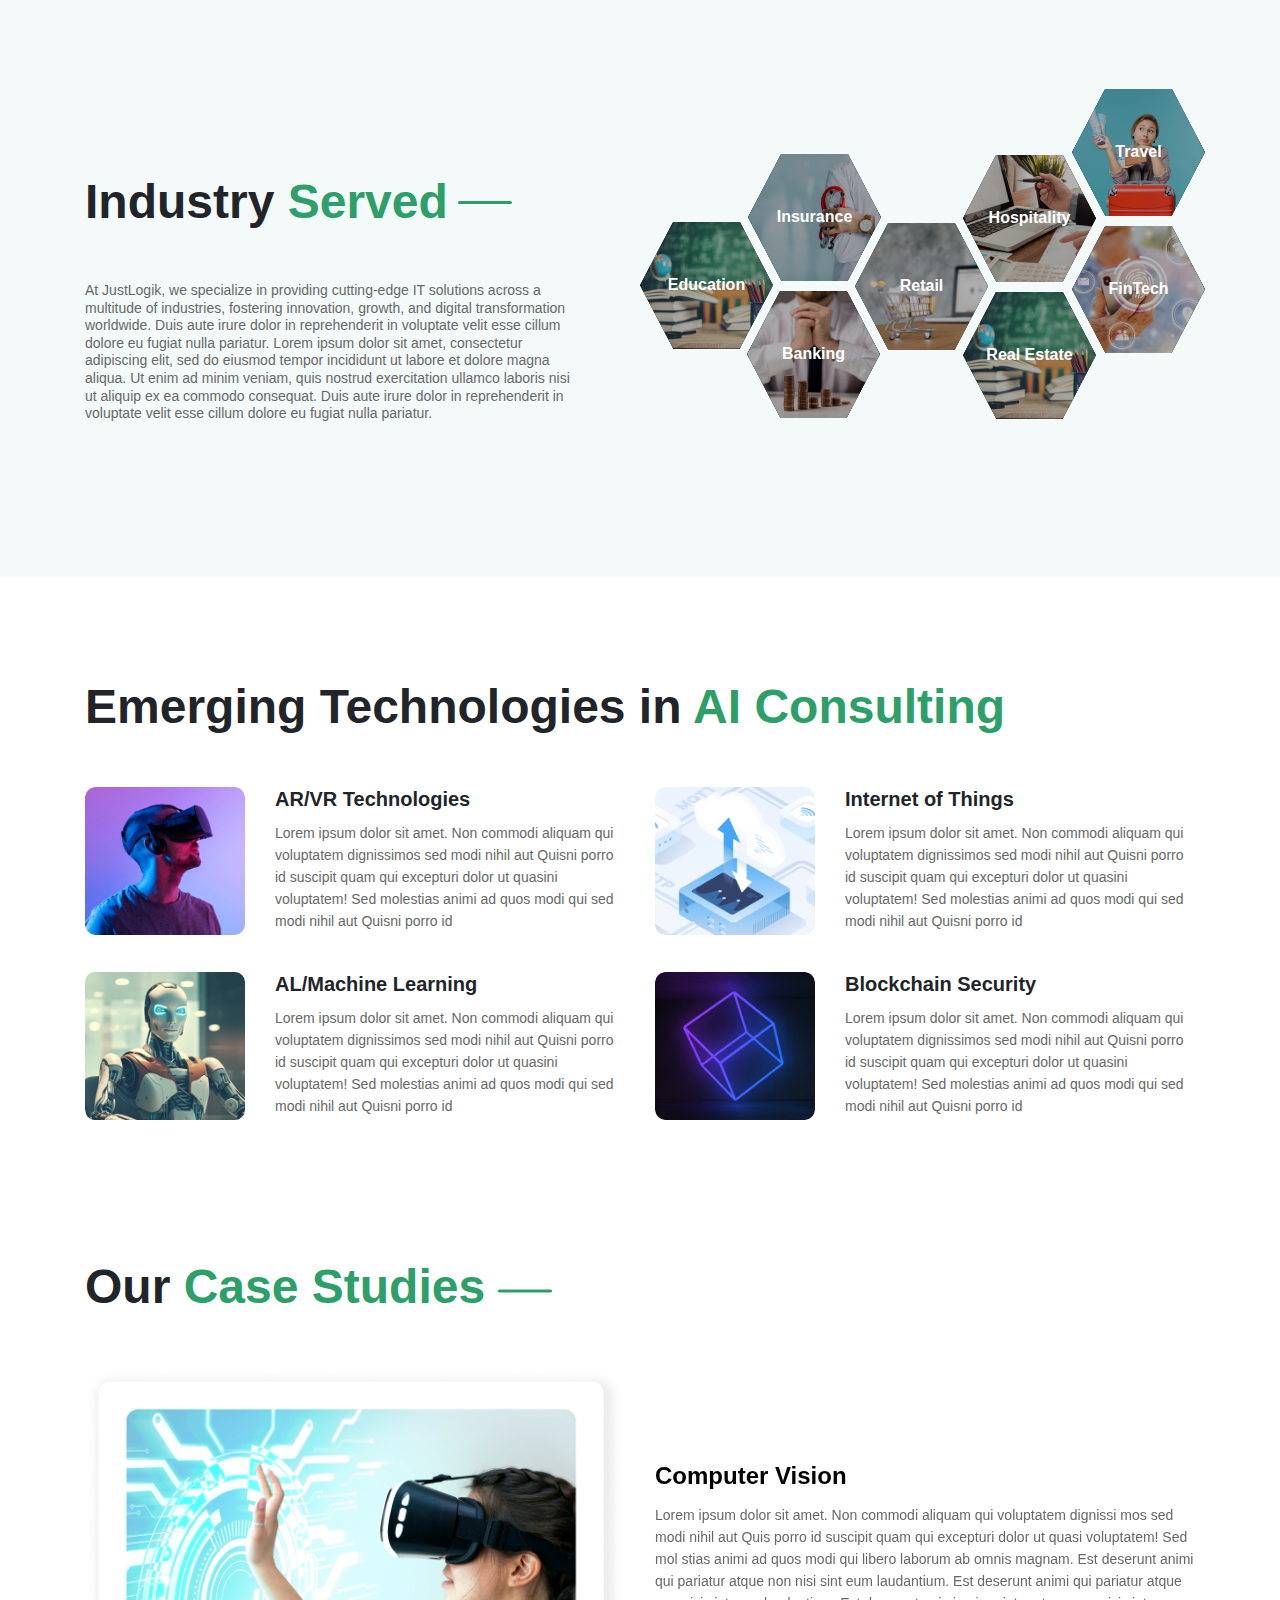
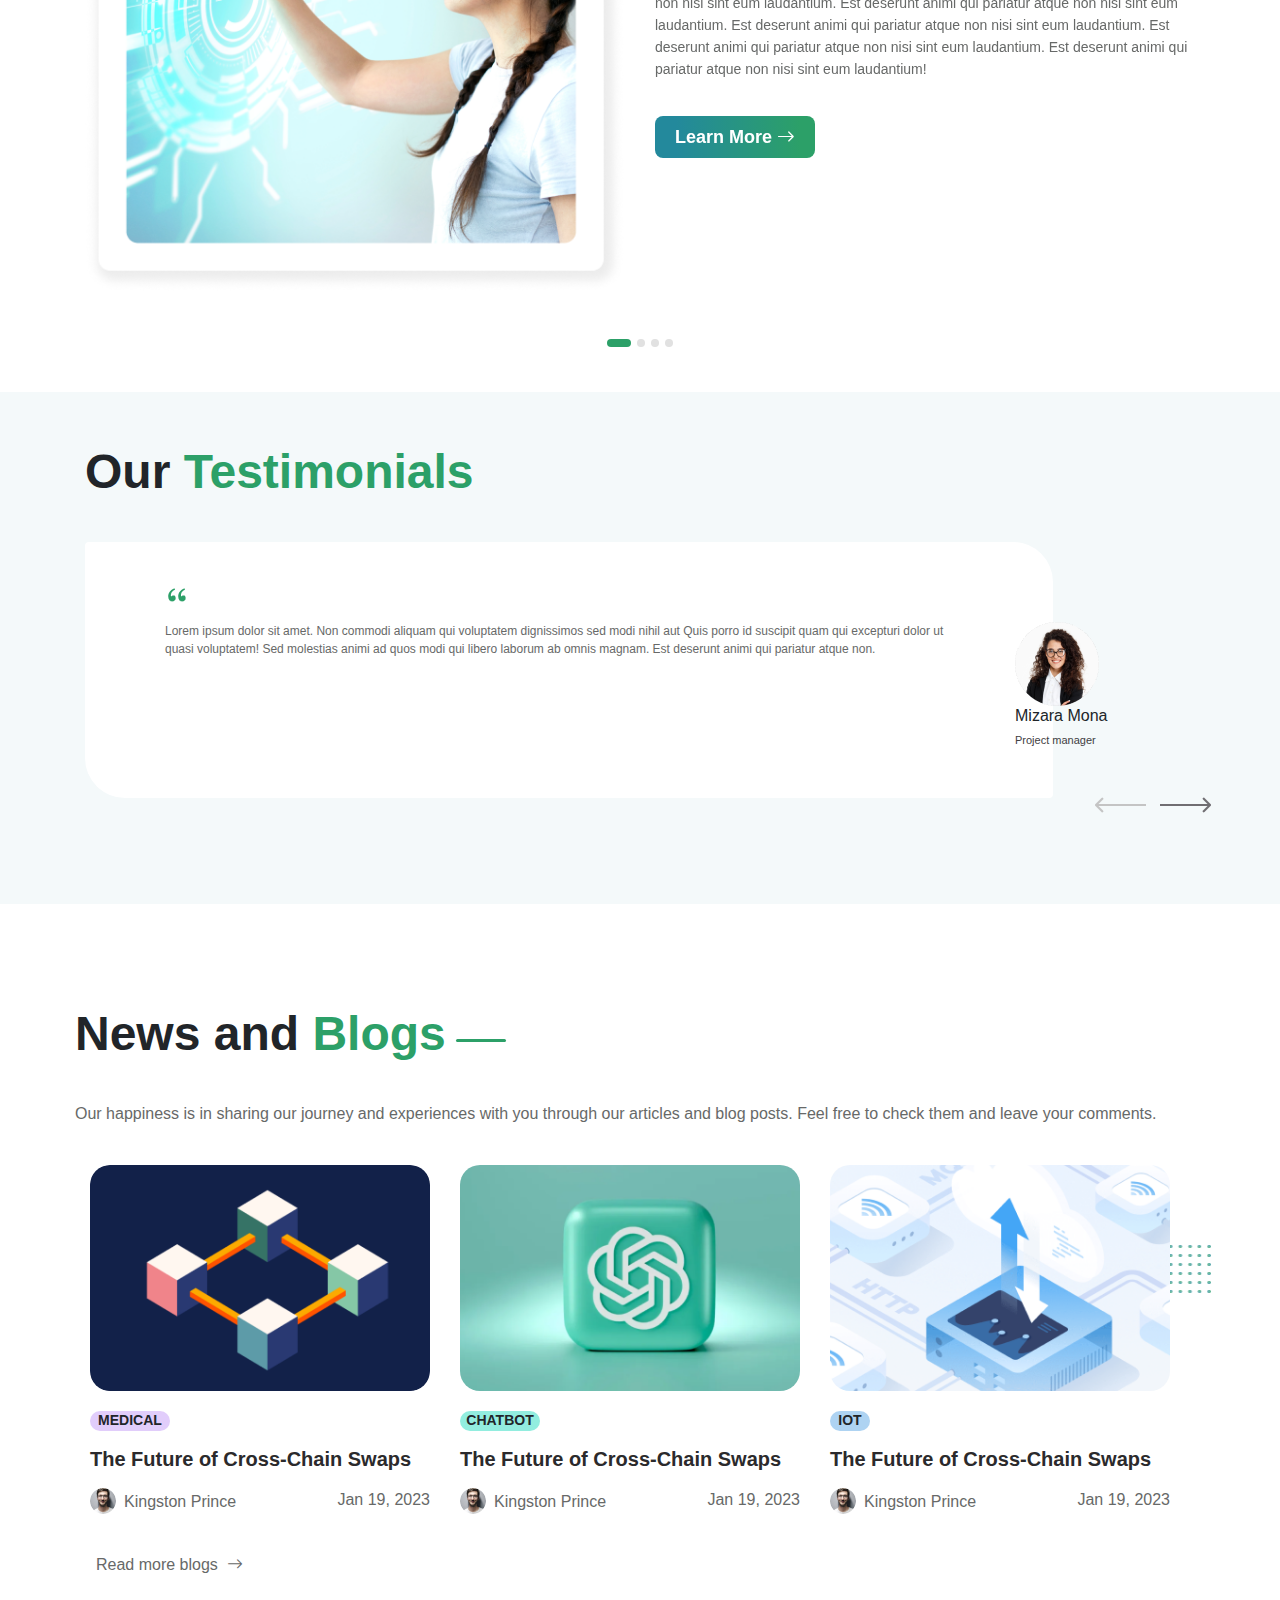
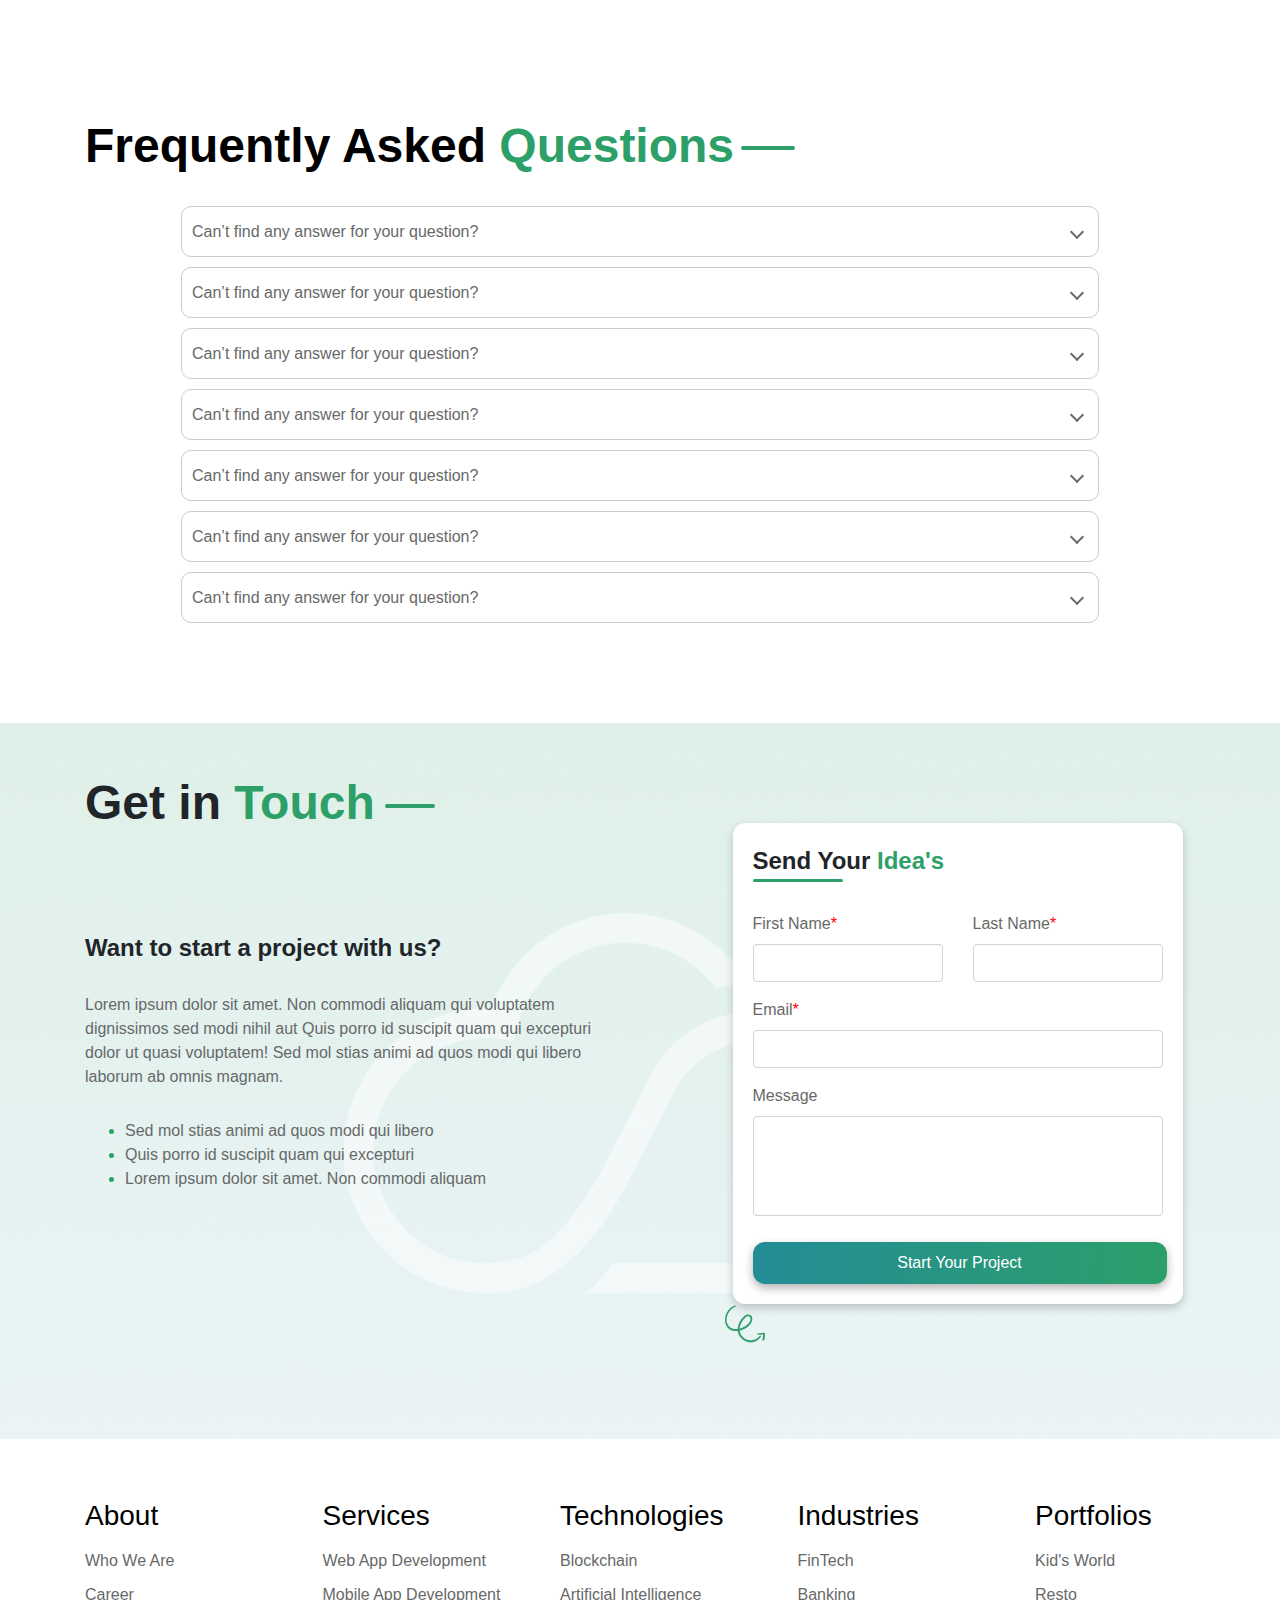
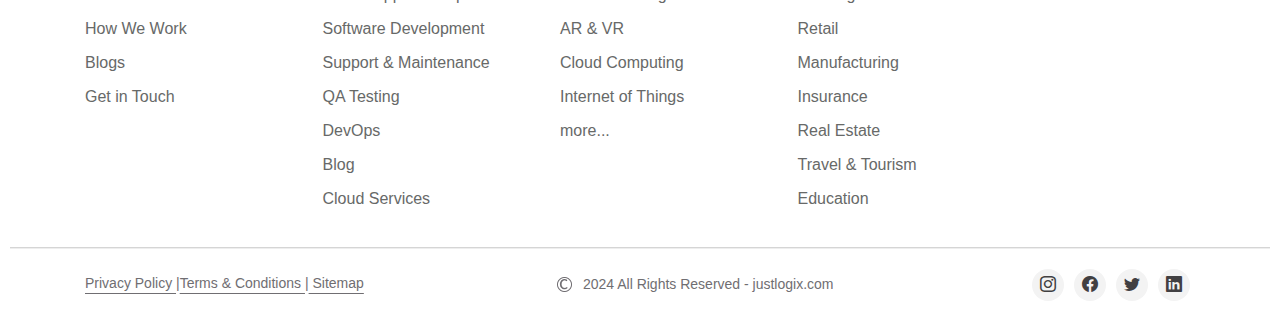
==== commit 71ef817f: "Update index.html" ====
--- a/index.html
+++ b/index.html
@@ -1373,13 +1373,13 @@
     <script>
         const testimonialsMobile = [
             {
-                content: 'Lorem ipsum dolor sit amet. Non commodi aliquam qui voluptatem dignissimos sed modi nihil aut Quis porro id suscipit quam qui excepturi dolor ut quasi voluptatem! Sed molestias animi ad quos modi qui libero laborum ab omnis magnam. Est deserunt animi qui pariatur atque non.',
+                content: ' Lorem ipsum dolor sit amet. Non commodi aliquam qui voluptatem dignissimos sed modi nihil aut Quis porro id suscipit quam qui excepturi dolor ut quasi voluptatem! Sed molestias animi ad quos modi qui libero laborum ab omnis magnam. Est deserunt animi qui pariatur atque non.',
                 authorImg: './AIimages/testimonial profile.png',
                 authorName: 'Mizara Mona',
                 authorTitle: 'Project manager'
             },
             {
-                content: 'Next testimonial content. Lorem ipsum dolor sit amet, consectetur adipiscing elit. Vivamus lacinia odio vitae vestibulum.',
+                content: ' Lorem ipsum dolor sit amet. Non commodi aliquam qui voluptatem dignissimos sed modi nihil aut Quis porro id suscipit quam qui excepturi dolor ut quasi voluptatem! Sed molestias animi ad quos modi qui libero laborum ab omnis magnam. Est deserunt animi qui pariatur atque non.',
                 authorImg: './AIimages/testimonial profile.png',
                 authorName: 'John Doe',
                 authorTitle: 'Software Engineer'
--- a/AI.css
+++ b/AI.css
@@ -245,22 +245,29 @@
 
 /* consulting start */
 
+.Our-AI-consulting-content {
+    margin-top: 100px;
+  
+}
+
+.position-relative {
+    position: relative;
+}
+
 .Our-AI-Consulting-rectangle-image {
-    margin-top: 250px !important;
-    margin-left: 30px;
-    margin-right: 50px;
-    width: 650px;
-}
-
-.Our-AI-Consulting-content {
-    margin-top: -570px;
-    padding-bottom: 50px;
-    padding-top: 50px;
+    position: absolute;
+    top: 50px; /* Adjust as needed */
+    left: -80px; /* Adjust as needed */
+    width: 650px; /* Adjust as needed */
+    z-index: 1;
 }
 
 .Our-AI-Consulting-image {
+    position: relative;
     padding-right: 50px !important;
-}
+    z-index: 2;
+}
+
 
 .Our-AI-Consulting-maindiv {
     width: 100%;
@@ -375,7 +382,7 @@
 
 @media (max-width: 768px) {
 
-    .Our-AI-Consulting-content,
+    .Our-AI-consulting-content,
     .Our-AI-Consulting-rectangle-image {
         display: none;
     }
@@ -463,7 +470,7 @@
 
 .background-rectangle {
     position: absolute;
-    margin-top: 320px;
+    margin-top: 400px;
     background: #C1F0D980;
     width: 53%;
     /* Adjust as needed */
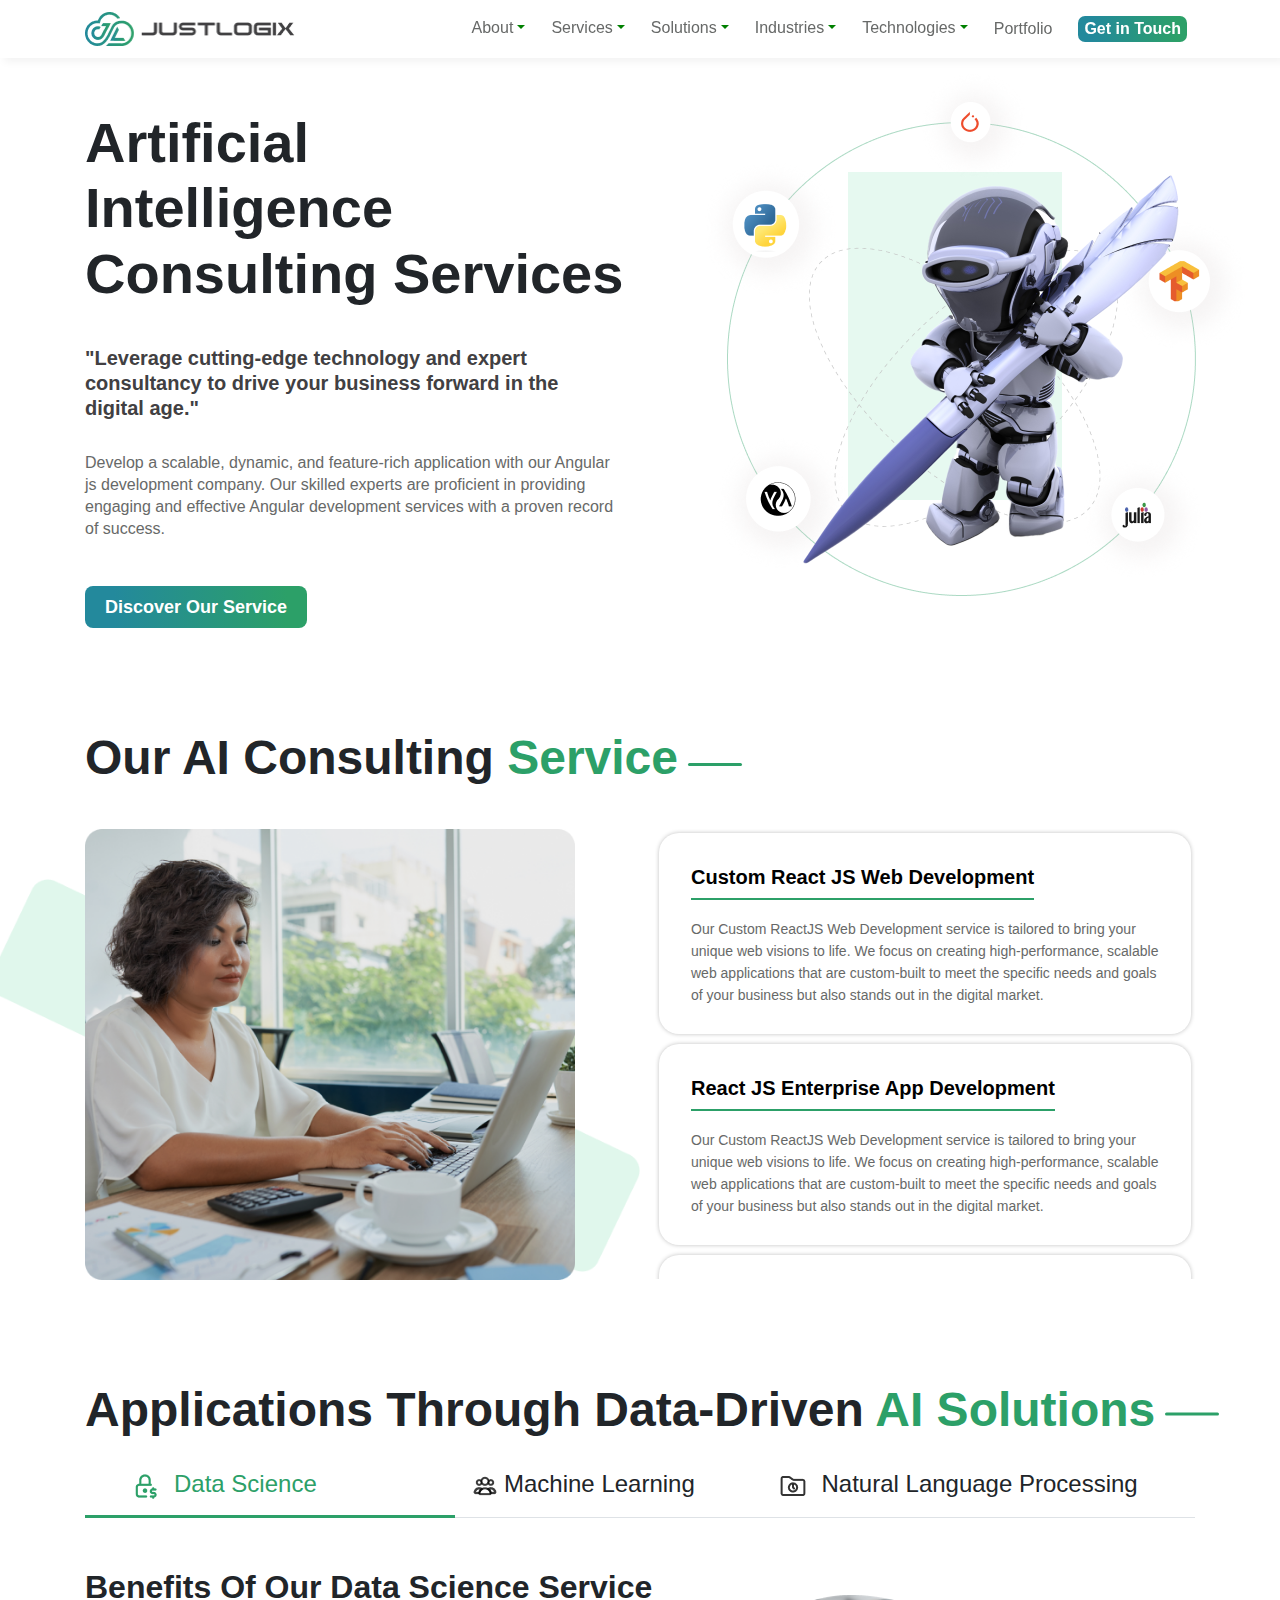
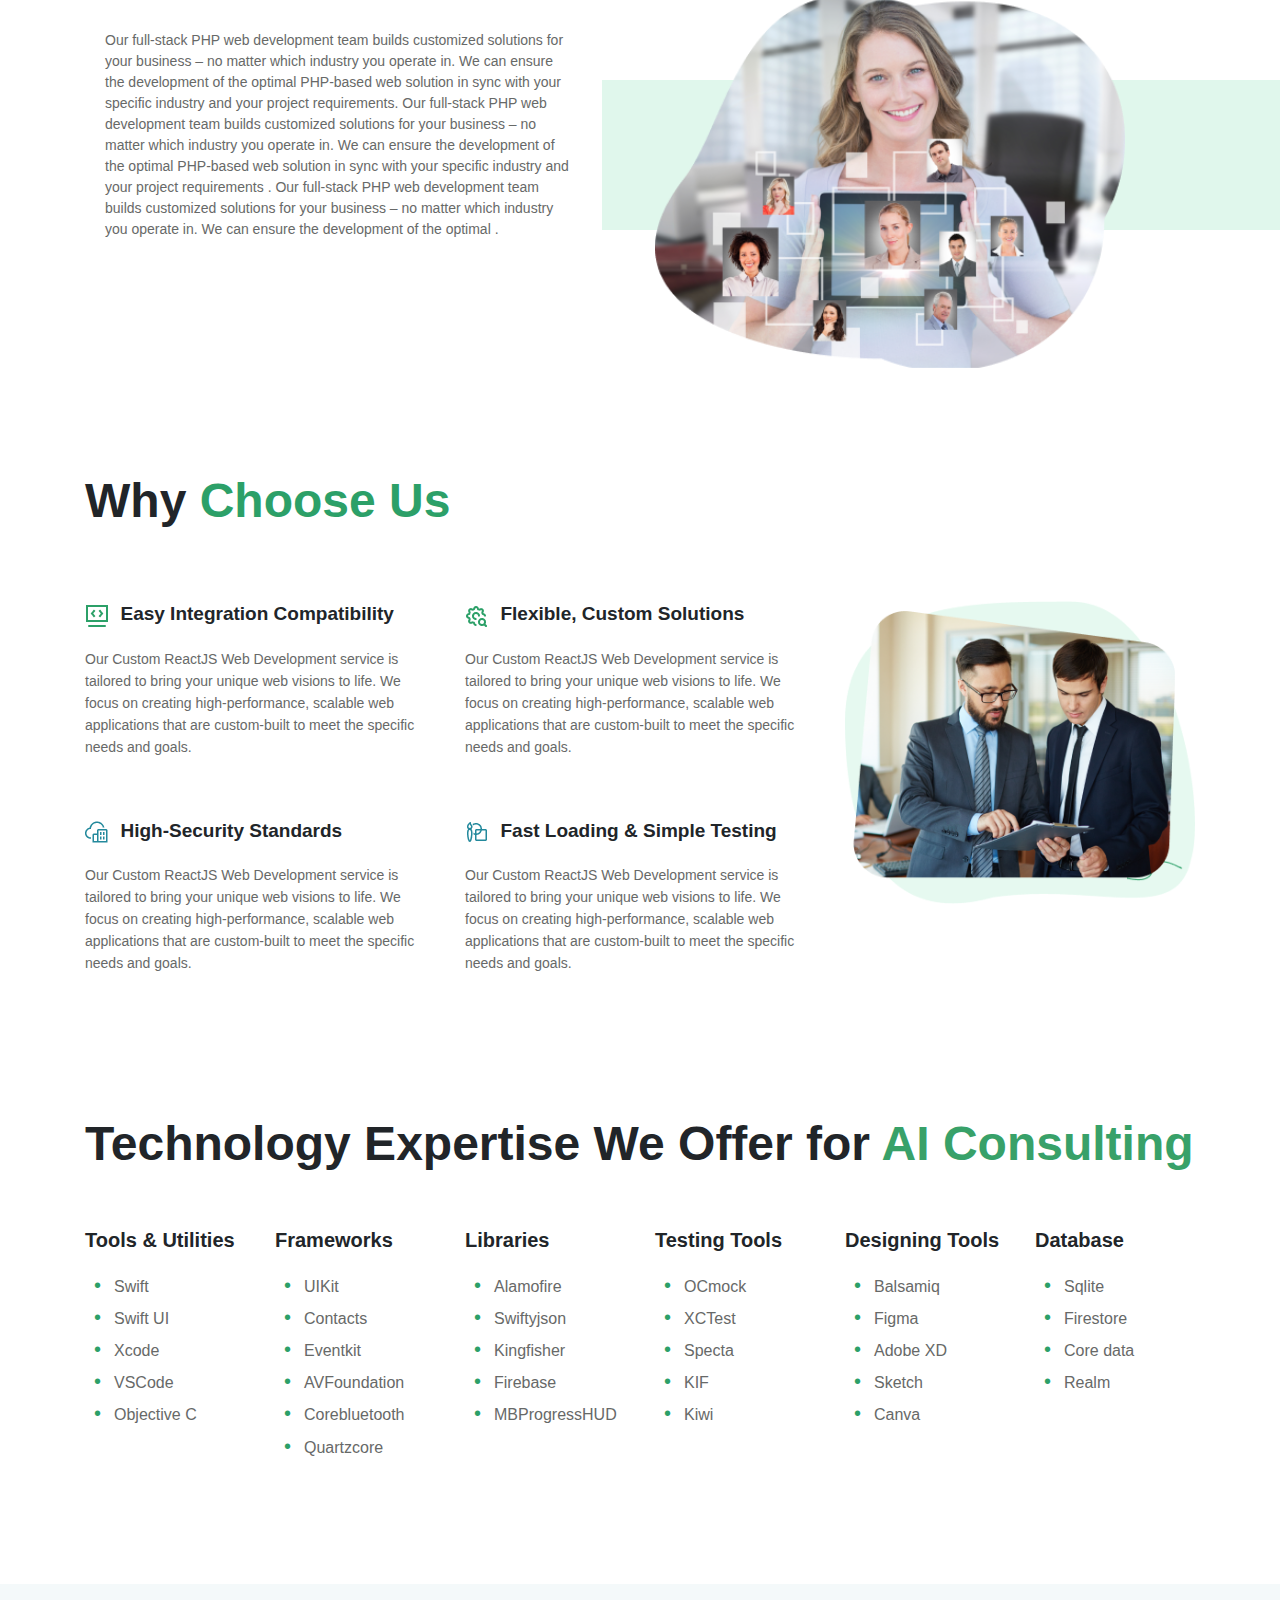
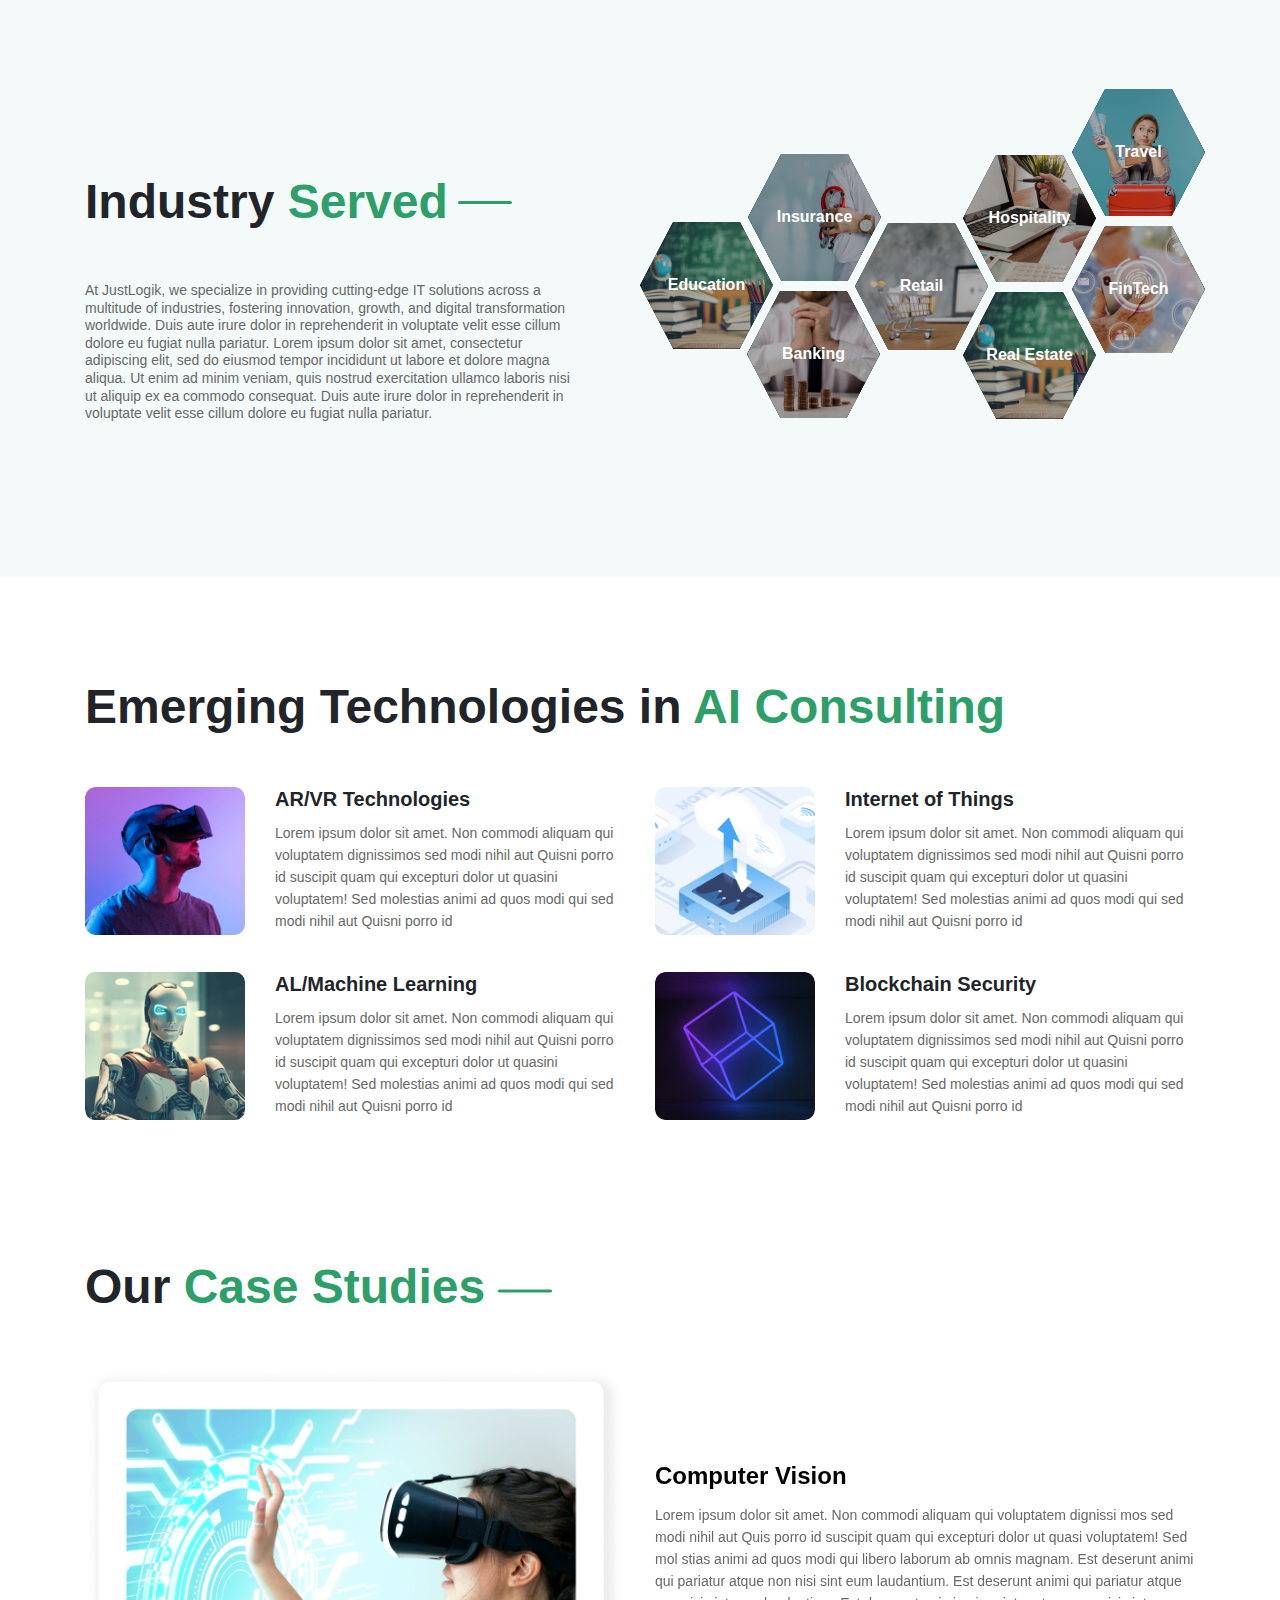
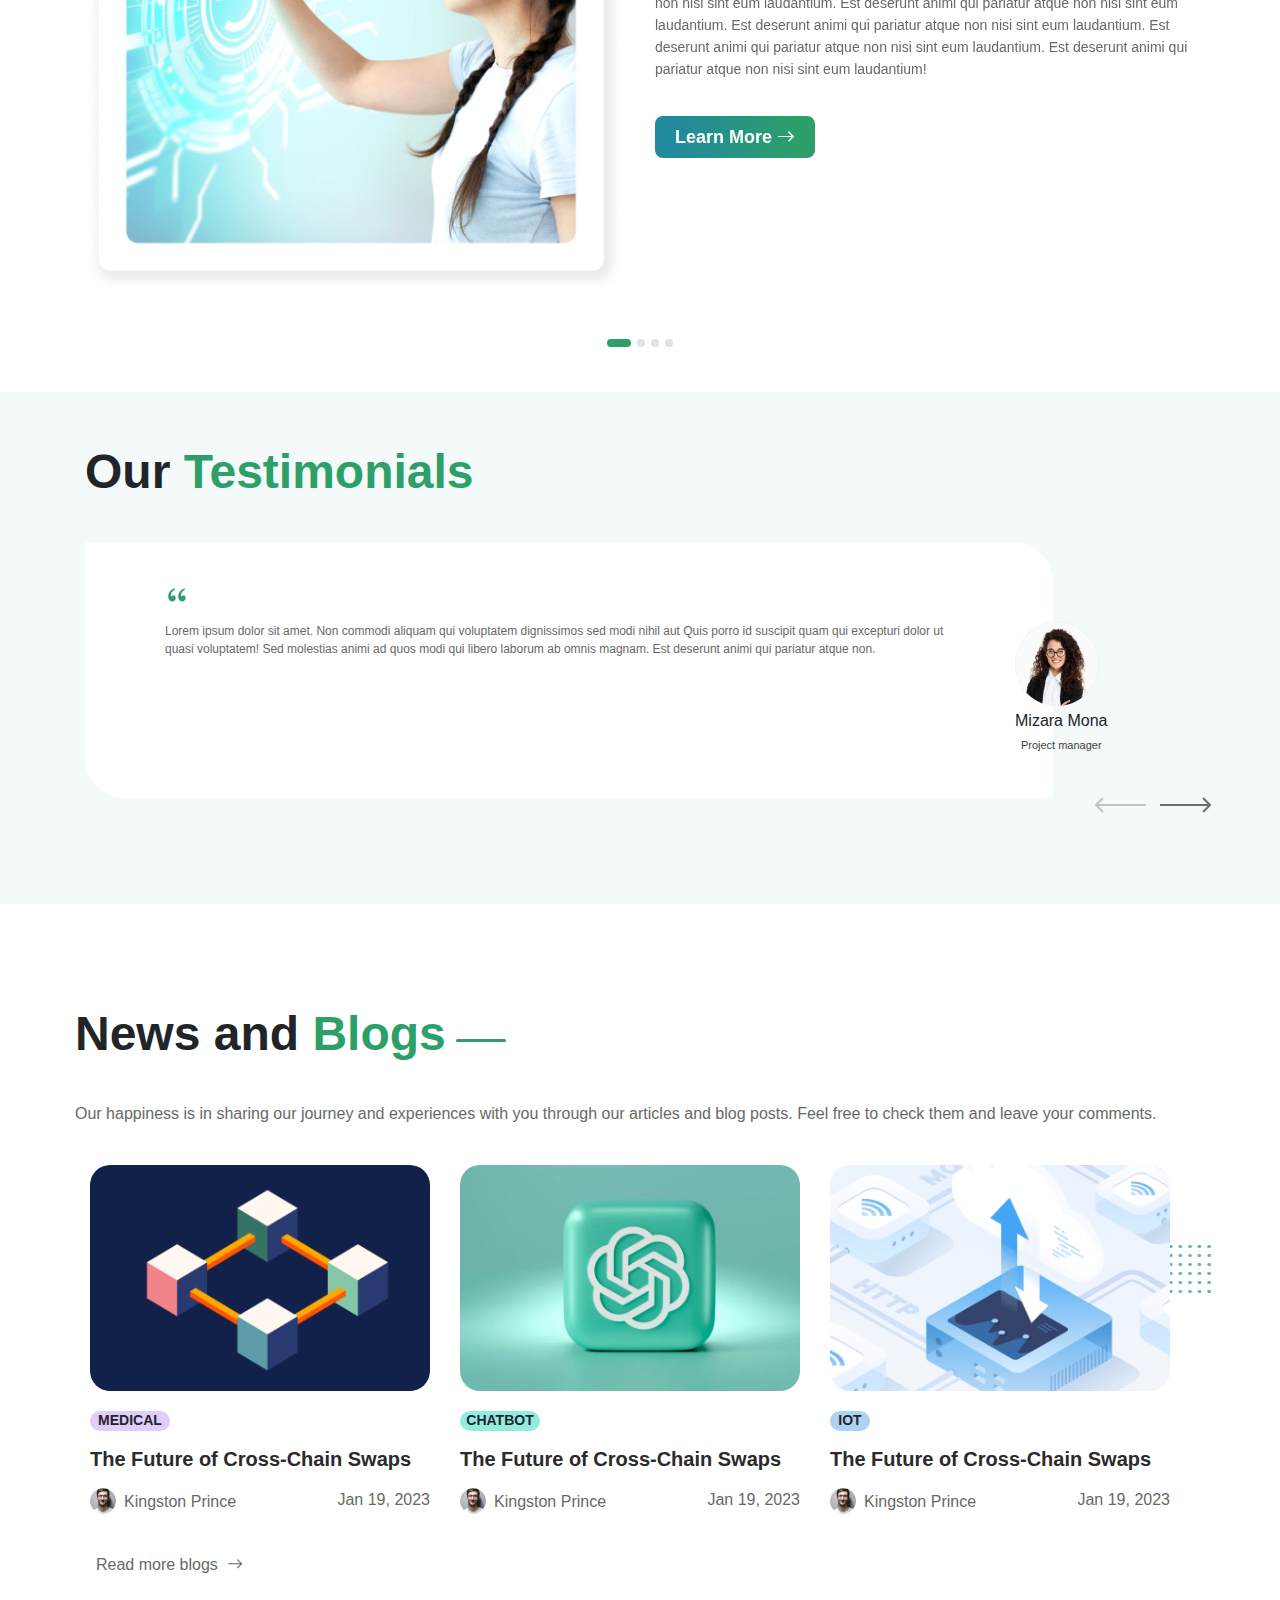
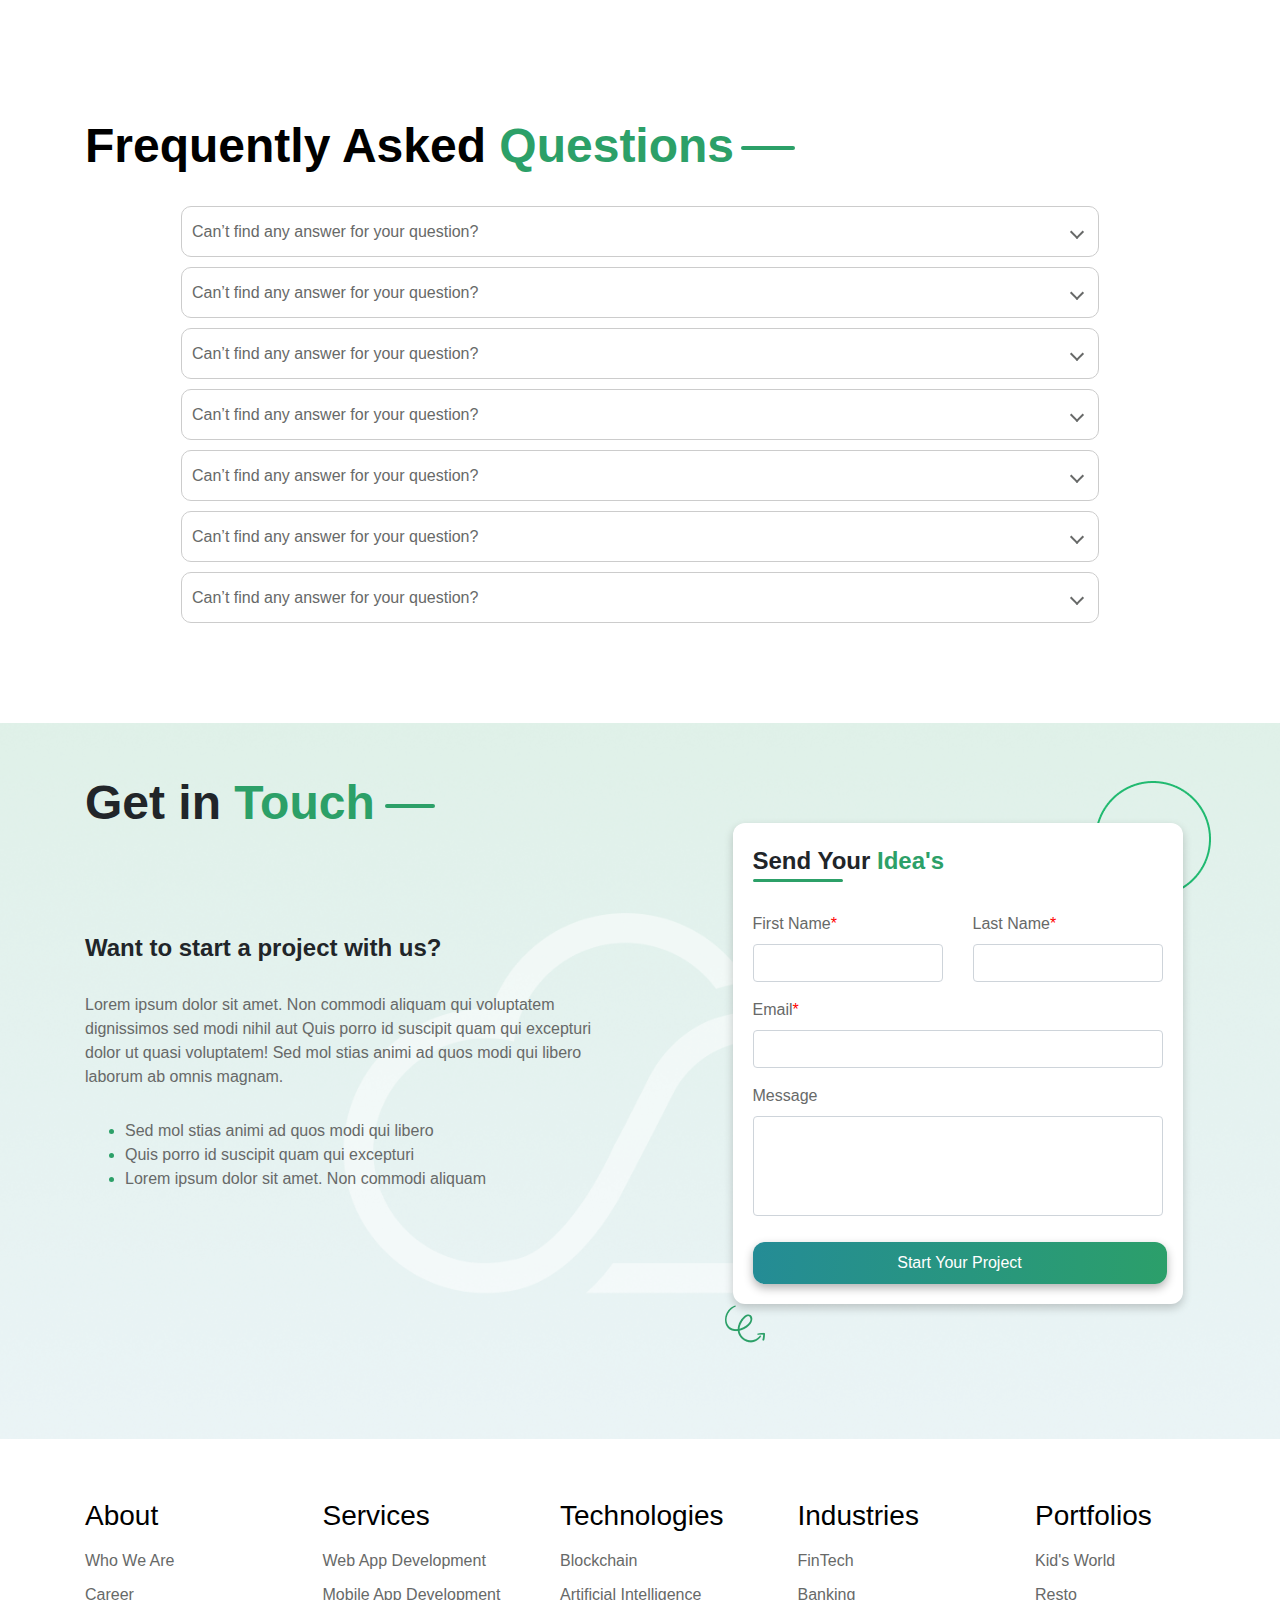
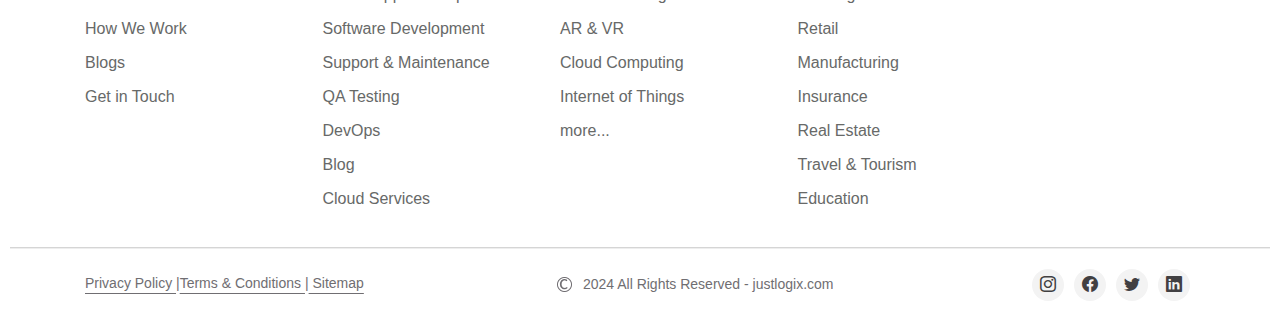
==== commit f001e43a: "Update index.html" ====
--- a/index.html
+++ b/index.html
@@ -1697,7 +1697,7 @@
                 </div> -->
             </div>
             <div class="col-md-6 form-content2 d-flex justify-content-center align-items-center">
-                <img src="../About/aboutImages/session11circle.png" class="circleimage">
+                <img src="./AIimages/session11circle.png" class="circleimage">
                 <div class="form-container">
                     <h3 class="form-text">Send Your <span class="form-touch">Idea's</span></h3>
                     <div class="form-line"></div>
--- a/AI.css
+++ b/AI.css
@@ -1690,7 +1690,7 @@
 
 .testimonial-profile-text {
     margin-bottom: -50px !important;
-
+    margin-top: 5px !important;
 }
 
 .testimonial-profile-text h2 {
@@ -1704,7 +1704,7 @@
     font-size: 11px;
     font-weight: 400;
     line-height: 13.83px;
-    text-align: left;
+    text-align: center !important;
     color: #414042 !important;
 
 }
@@ -1735,6 +1735,13 @@
 .testimonial-mobile-main-div {
     display: none !important;
 }
+
+@media screen and (max-width: 320px){
+    .testimonial-mobile {
+        height: 500px !important;
+    }
+}
+
 
 @media screen and (max-width: 768px) {
     .testimonial-mobile-main-div {
@@ -1769,7 +1776,7 @@
         /* height: 100vh; */
         padding-top: 120px !important;
         position: relative;
-        height: 450px !important;
+        height: 450px;
     }
 
     .testimonial-card {
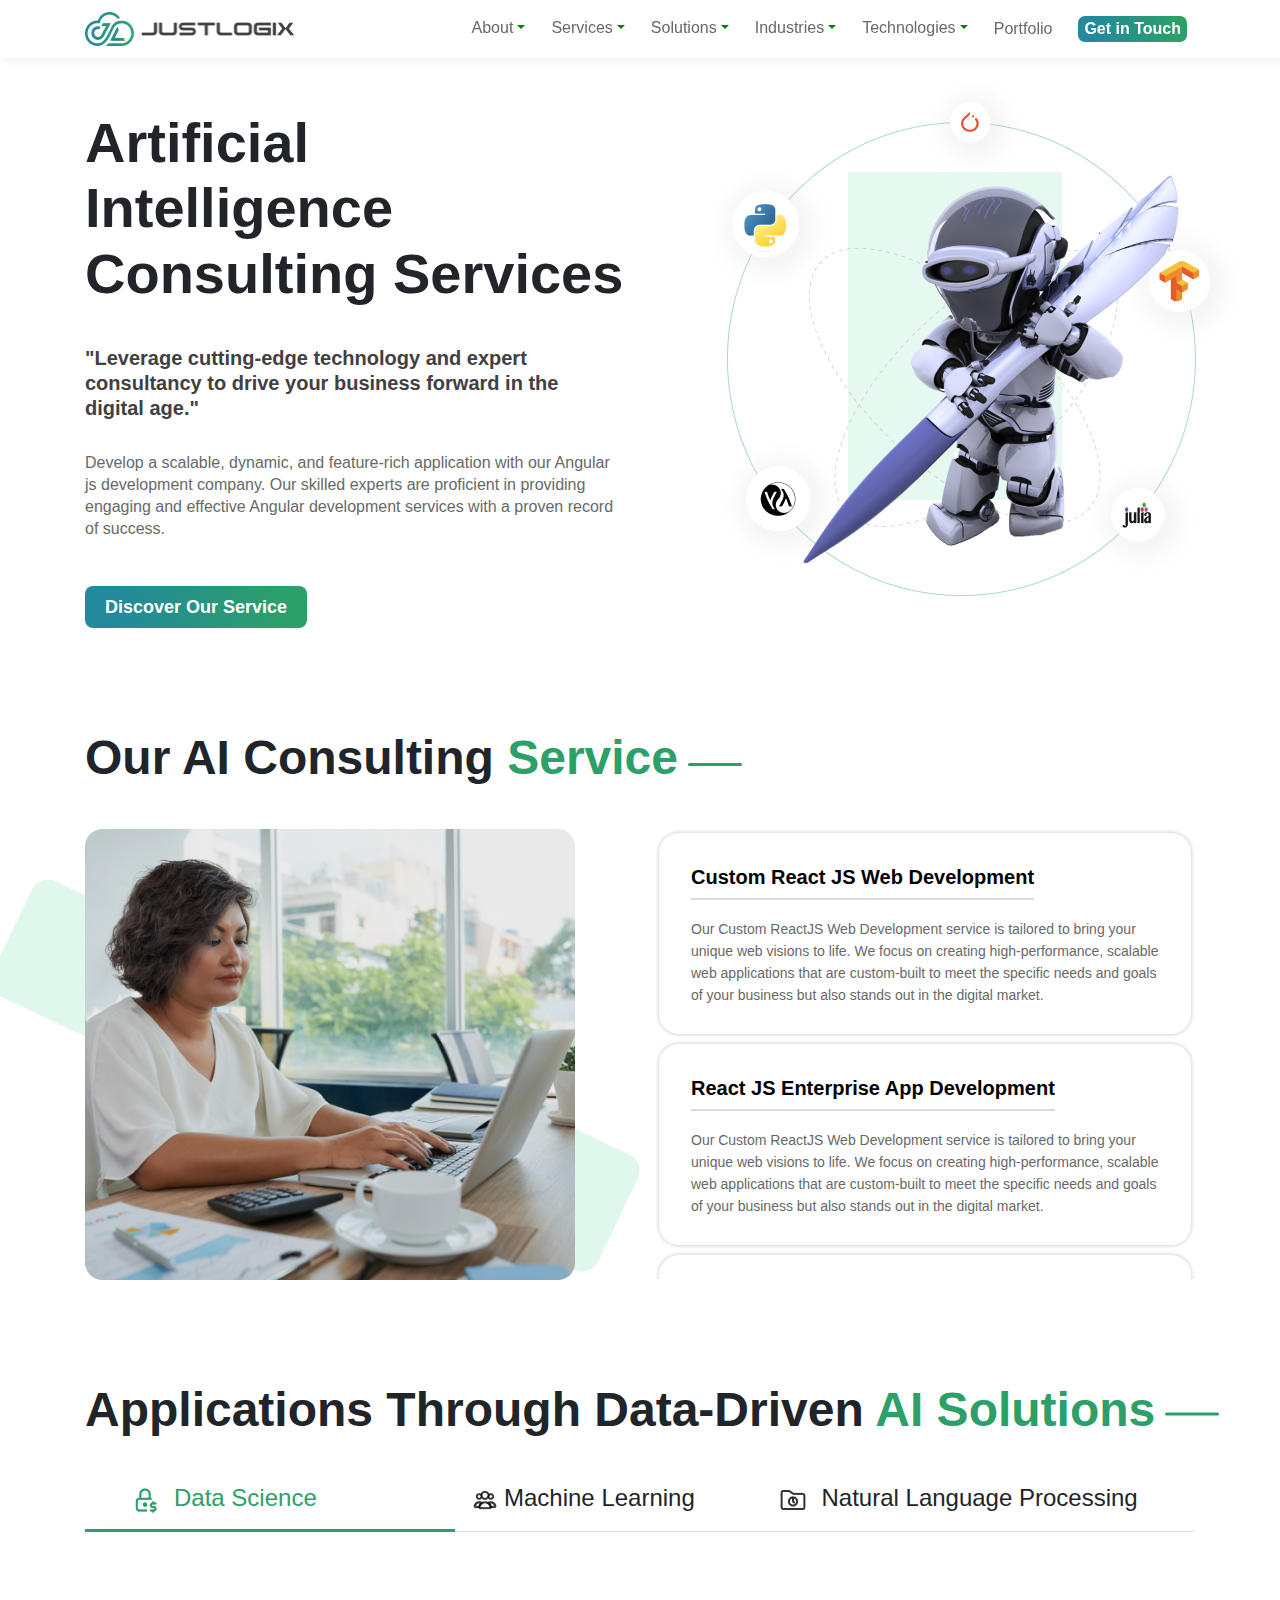
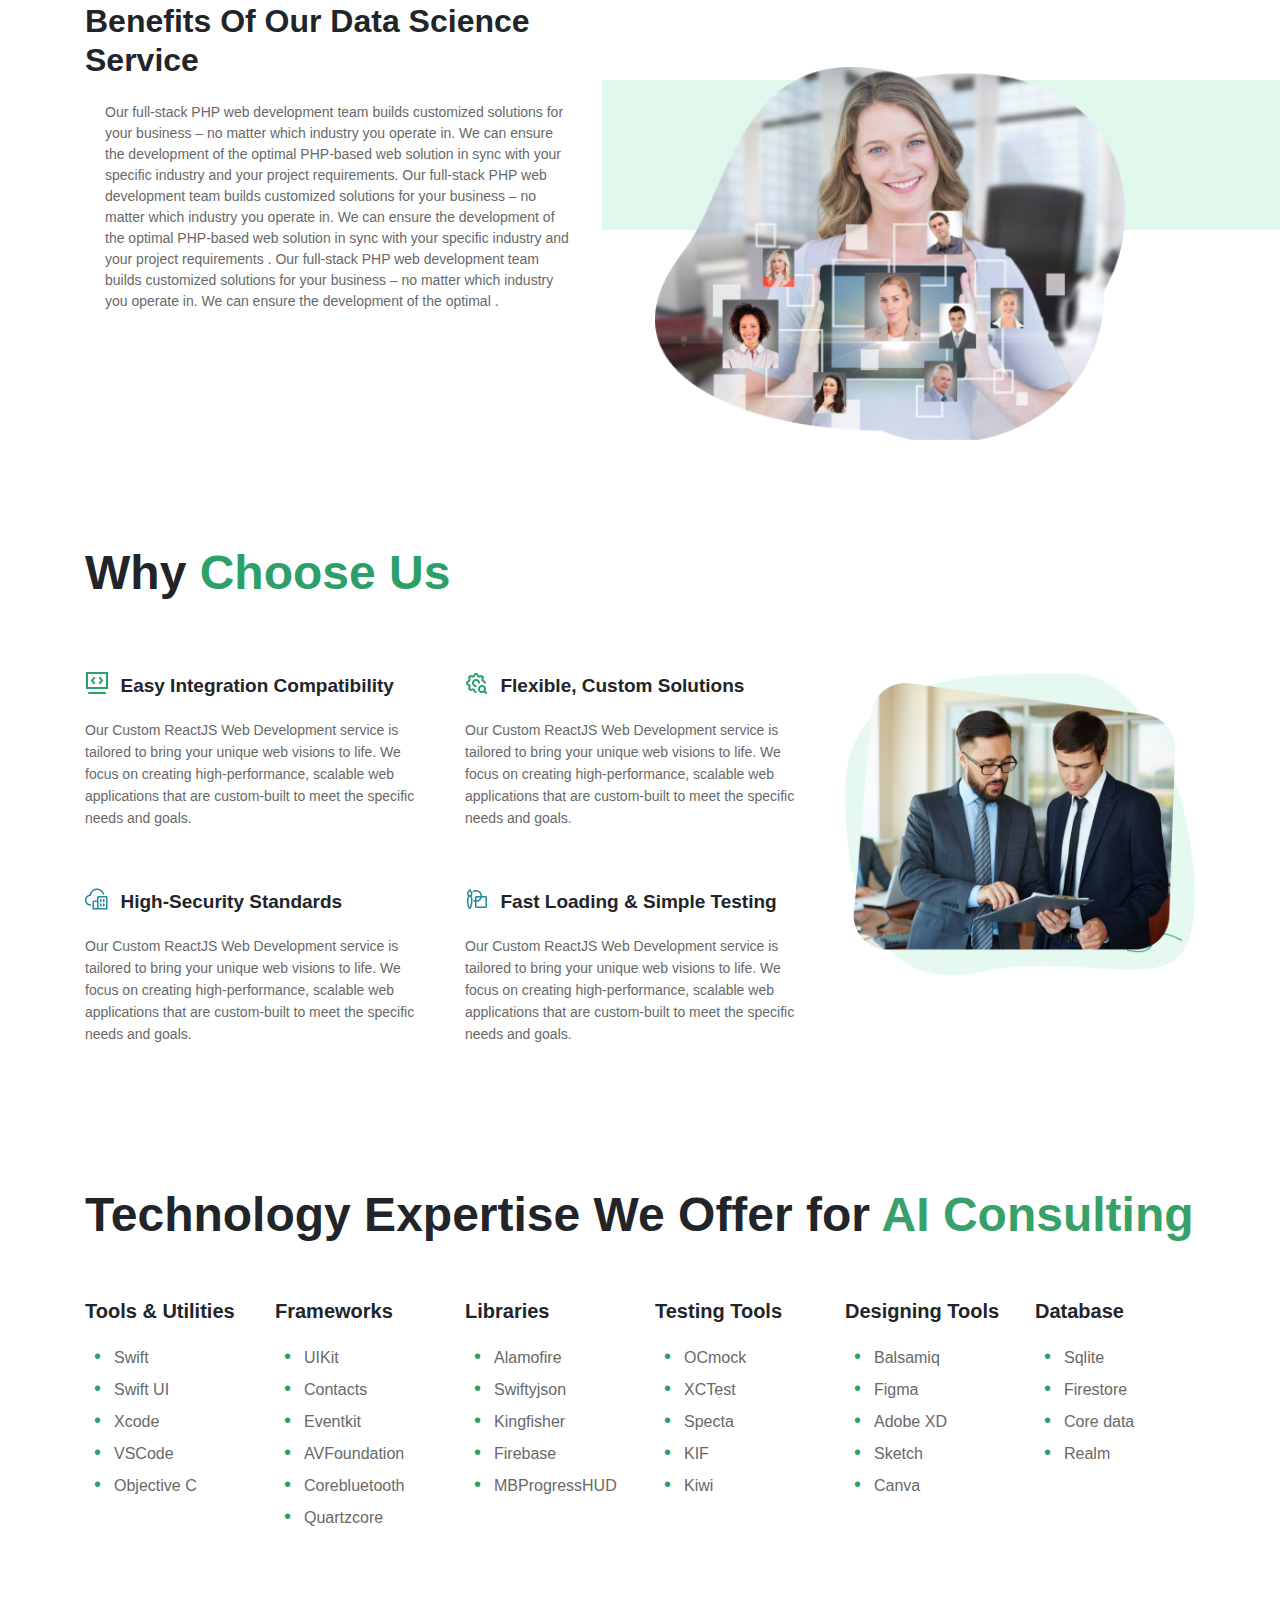
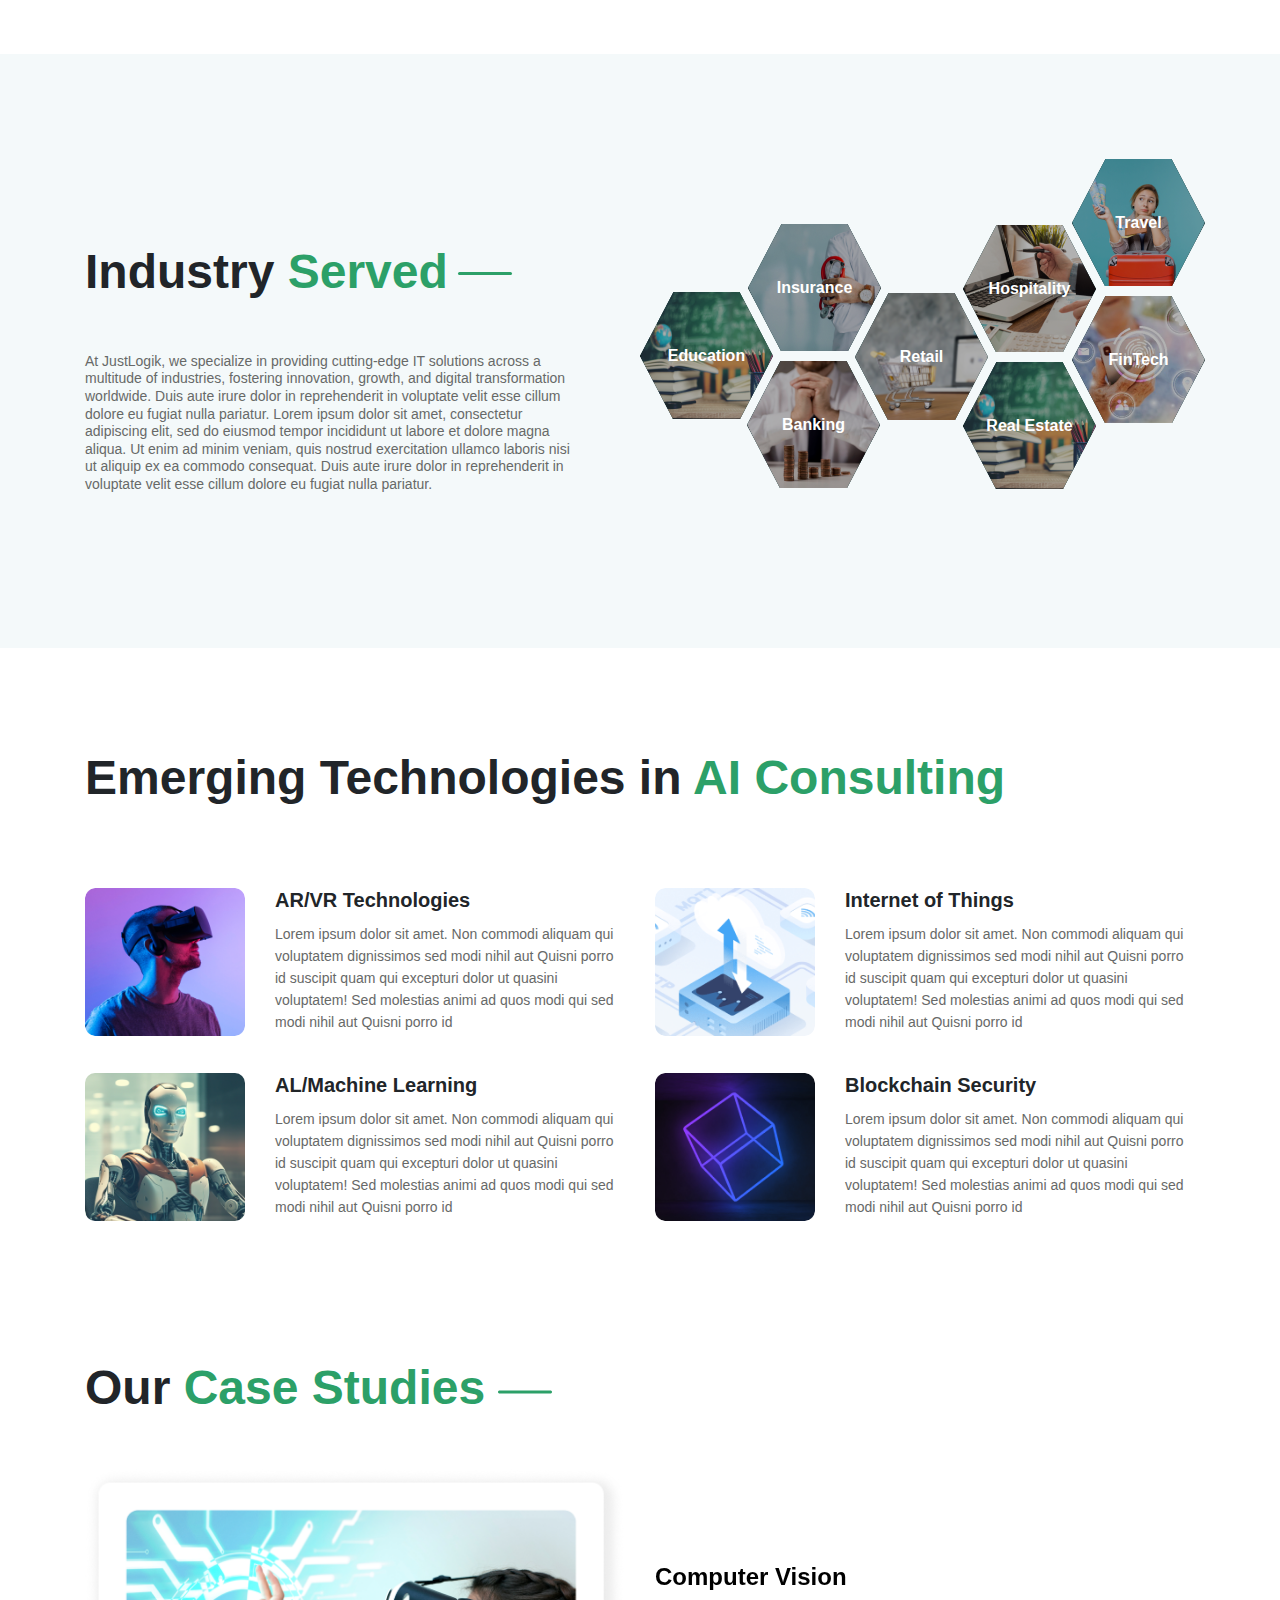
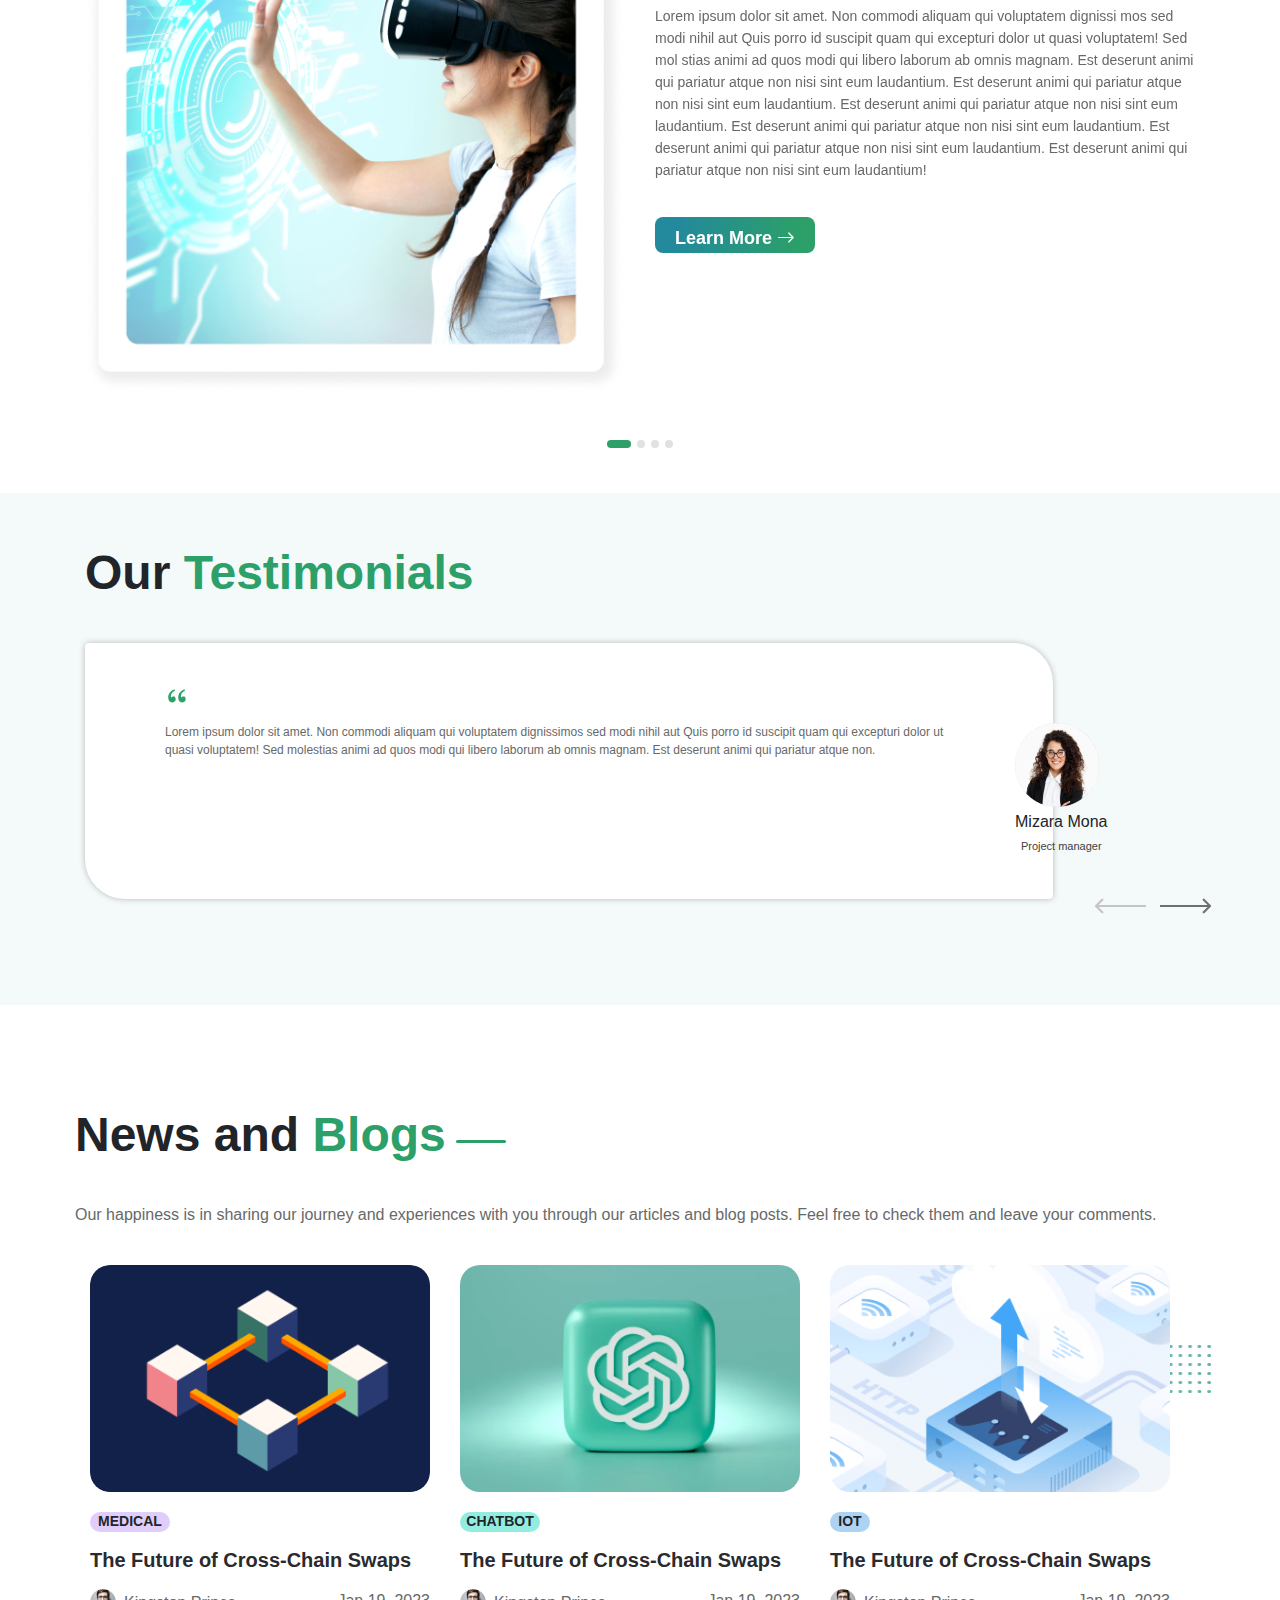
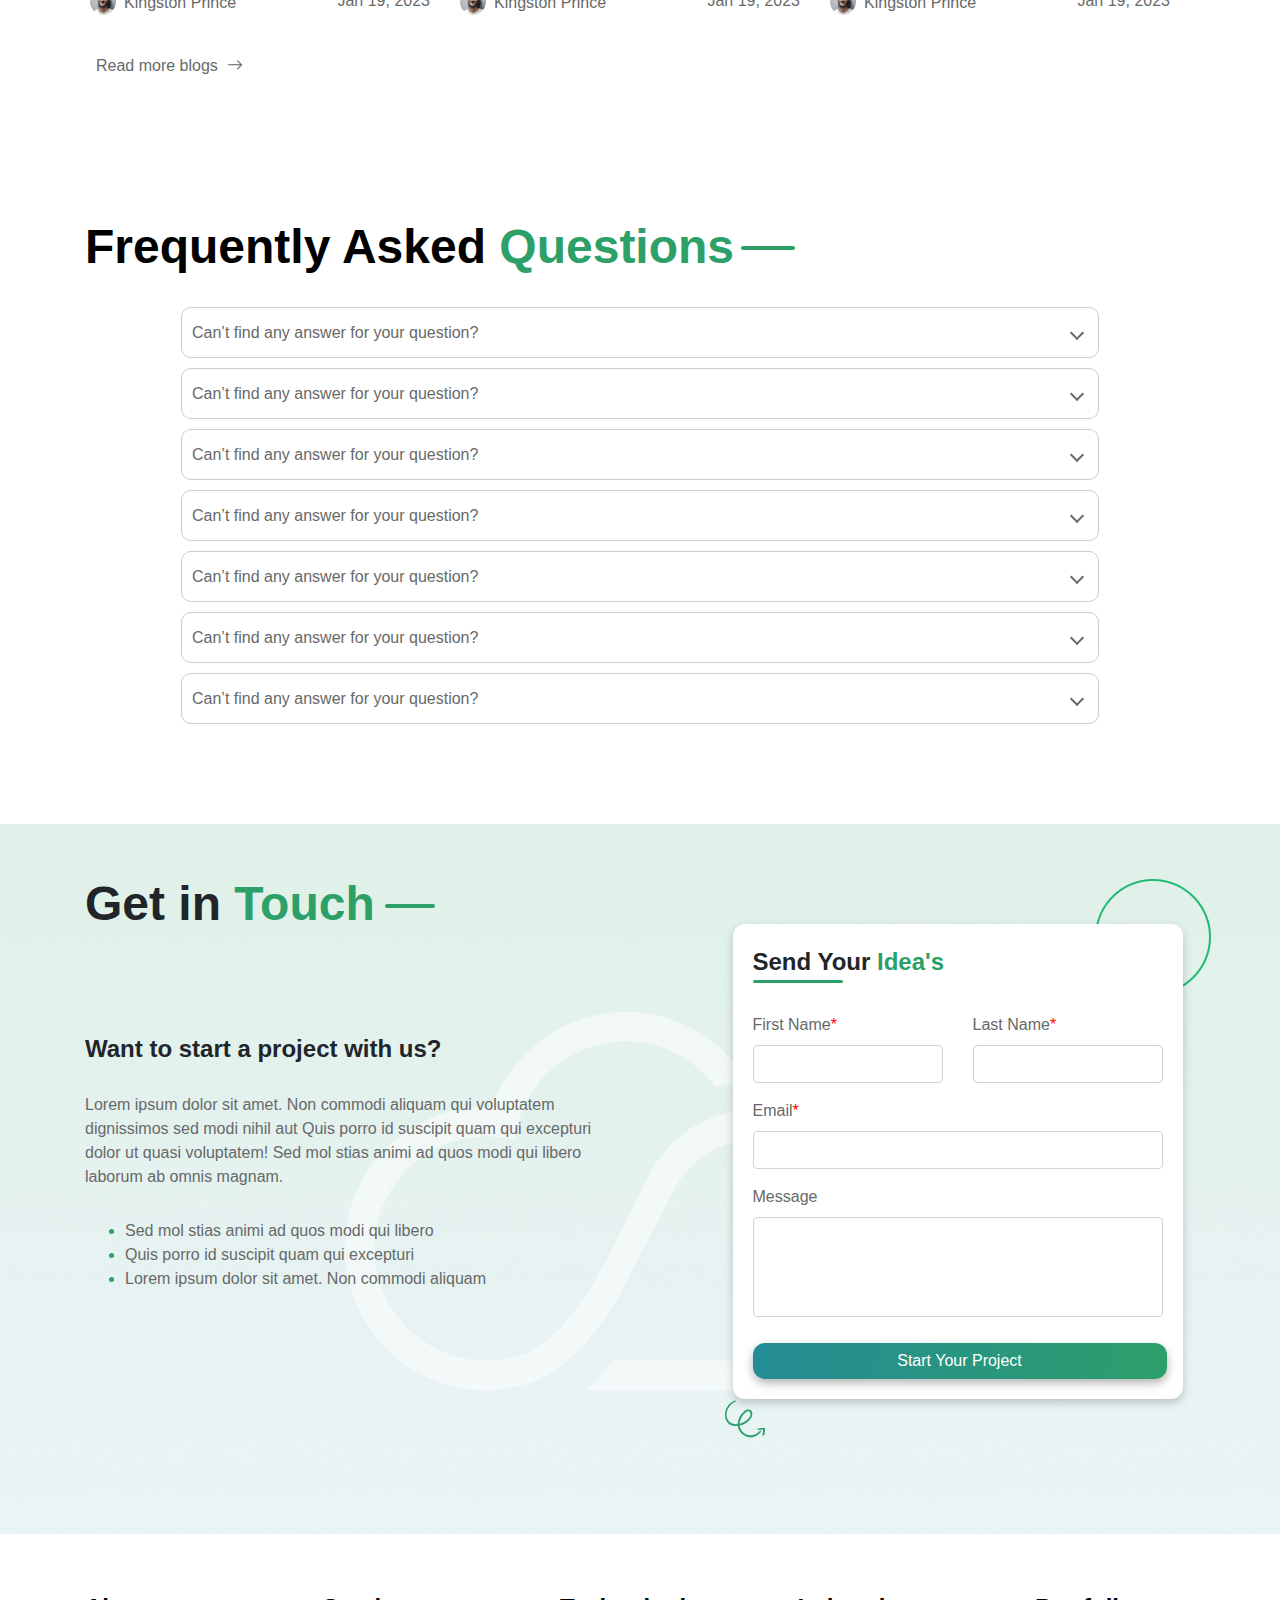
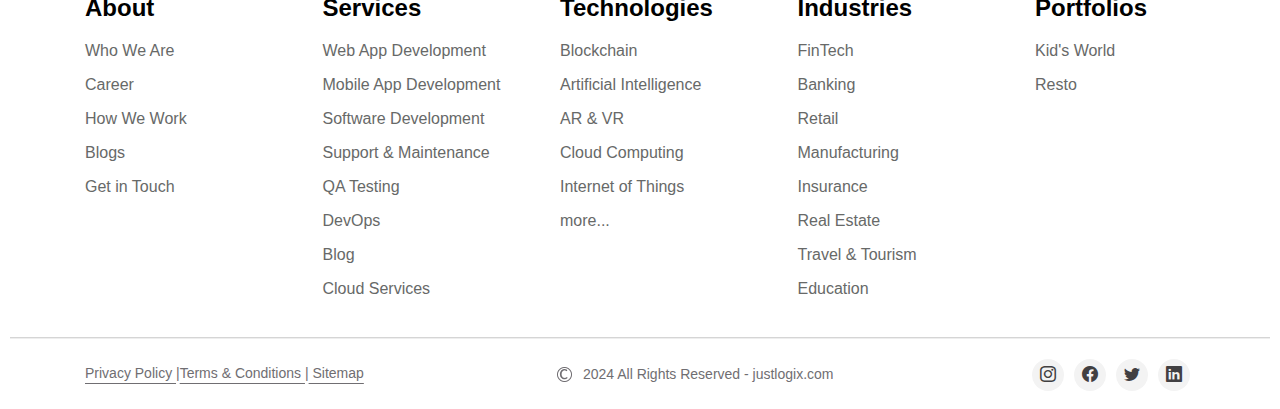
==== commit 5fdd1f9b: "Update index.html" ====
--- a/index.html
+++ b/index.html
@@ -475,7 +475,7 @@
                 <div class="tab-content mt-3" id="myTabContent">
                     <div class="tab-pane fade show active" id="fixed-price" role="tabpanel"
                         aria-labelledby="fixed-price-tab">
-                        <h5 class="Applications-Through-subheading">Benefits Of Our Data Science Service</h5>
+                        <h5 class="Applications-Through-subheading">Benefits Of Our Data Science <br>Service</h5>
                         <div class="row">
                             <div class="col-md-6 Applications-Through-paragraph">
                                 <p>Our full-stack PHP web development team builds customized solutions for your business
@@ -575,7 +575,7 @@
 
                             <div class="row Fixed-Price-Model-row">
                                 <div class="col-2">
-                                    <img src="./AI-images/Group 121 (1).png" alt="Icon" class="img-fluid ">
+                                    <img src="./AI-images/Group 121 (1).png" alt="Icon" class="">
                                 </div>
                                 <div class="col-10">
                                     <p class="Hiring-Models-lists"><span>Predictable Budgeting:</span> Set costs and
@@ -583,7 +583,7 @@
                                         upfront.</p>
                                 </div>
                                 <div class="col-2">
-                                    <img src="./AI-images/Group 121 (1).png" alt="Icon" class="img-fluid ">
+                                    <img src="./AI-images/Group 121 (1).png" alt="Icon" class="">
                                 </div>
                                 <div class="col-10">
                                     <p class="Hiring-Models-lists"><span>Low Risk:</span> Pre-defined costs and
@@ -591,7 +591,7 @@
                                         uncertainties.</p>
                                 </div>
                                 <div class="col-2">
-                                    <img src="./AI-images/Group 121 (1).png" alt="Icon" class="img-fluid ">
+                                    <img src="./AI-images/Group 121 (1).png" alt="Icon" class="">
                                 </div>
                                 <div class="col-10">
                                     <p class="Hiring-Models-lists"><span>Controlled Scope Changes:</span> Scope
@@ -599,7 +599,7 @@
                                         with client approval.</p>
                                 </div>
                                 <div class="col-2">
-                                    <img src="./AI-images/Group 121 (1).png" alt="Icon" class="img-fluid ">
+                                    <img src="./AI-images/Group 121 (1).png" alt="Icon" class="">
                                 </div>
                                 <div class="col-10">
                                     <p class="Hiring-Models-lists"><span>Milestone-Based Billing:</span> Payments are
@@ -607,7 +607,7 @@
                                         achievement of key milestones.</p>
                                 </div>
                                 <div class="col-2">
-                                    <img src="./AI-images/Group 121 (1).png" alt="Icon" class="img-fluid ">
+                                    <img src="./AI-images/Group 121 (1).png" alt="Icon" class="">
                                 </div>
                                 <div class="col-10">
                                     <p class="Hiring-Models-lists"><span>Complimentary Tech Lead:</span> A Tech Lead
--- a/AI.css
+++ b/AI.css
@@ -247,7 +247,7 @@
 
 .Our-AI-consulting-content {
     margin-top: 100px;
-  
+
 }
 
 .position-relative {
@@ -256,9 +256,12 @@
 
 .Our-AI-Consulting-rectangle-image {
     position: absolute;
-    top: 50px; /* Adjust as needed */
-    left: -80px; /* Adjust as needed */
-    width: 650px; /* Adjust as needed */
+    top: 50px;
+    /* Adjust as needed */
+    left: -80px;
+    /* Adjust as needed */
+    width: 650px;
+    /* Adjust as needed */
     z-index: 1;
 }
 
@@ -326,6 +329,7 @@
     box-shadow: 0px 0px 4px 0px #00000040;
     border-radius: 20px;
     padding: 12px;
+    cursor: pointer;
 }
 
 .Our-AI-Consulting-row {
@@ -376,9 +380,12 @@
     left: 0;
     width: 100%;
     height: 2px;
-    background-color: #2CA068;
-}
-
+    background-color: #D9D9D9;
+}
+
+.Our-AI-Consulting-card-border:hover .Our-AI-Consulting-card-heading::after {
+    background-color: #2CA068 !important;
+}
 
 @media (max-width: 768px) {
 
@@ -399,6 +406,9 @@
 }
 
 @media (max-width: 768px) {
+    .mobile-services {
+        display: block !important;
+    }
 
     .mobile-services {
         margin-top: 100px !important;
@@ -409,7 +419,7 @@
         font-weight: 600;
         line-height: 32px;
         text-align: left;
-
+margin-top: -50px !important;
     }
 
     .mobile-services span {
@@ -479,9 +489,11 @@
     left: 47%;
     /* Center the rectangle */
 }
-.Applications-Through-Data-container{
+
+.Applications-Through-Data-container {
     margin-top: 100px;
 }
+
 .Applications-Through-Data-maindiv {
     margin-top: 50px;
     width: 100%;
@@ -522,6 +534,7 @@
     font-weight: 600;
     line-height: 60.34px;
     position: relative;
+    margin-bottom: 30px !important;
 }
 
 .Applications-Through-Data-line {
@@ -584,7 +597,7 @@
 }
 
 .Applications-Through-subheading {
-    margin-top: 50px;
+    margin-top: 70px;
     font-size: 32px;
     font-weight: 600;
 }
@@ -762,6 +775,7 @@
 
 
 @media (max-width: 768px) {
+   
     .background-rectangle {
         display: none;
     }
@@ -952,6 +966,10 @@
 
 }
 
+.choose-icon img {
+    margin-top: -10px !important;
+}
+
 .choose-header span {
     color: #2CA068 !important;
 }
@@ -1181,13 +1199,13 @@
     gap: 8px;
     border-radius: 8px;
     opacity: 0px;
-    font-family: 'Source Sans Pro', sans-serif;
     font-size: 18px;
     font-weight: 700;
     line-height: 22.63px;
-    text-align: center;
+    text-align: center !important;
     color: #FFFFFF;
     margin-top: 20px;
+    height: 36px !important;
 }
 
 .Our-casestudies-indicator {
@@ -1308,7 +1326,7 @@
     font-weight: 600;
     line-height: 60.34px;
     text-align: left;
-    margin-bottom: 50px !important;
+    margin-bottom: 80px !important;
 
 
 }
@@ -1359,6 +1377,8 @@
         font-weight: 600;
         line-height: 40.22px;
         text-align: left;
+        margin-bottom: 40px !important;
+
 
     }
 
@@ -1370,7 +1390,8 @@
         margin-top: 5px !important;
 
     }
-    .technologies-service-item-div{
+
+    .technologies-service-item-div {
         display: flex !important;
         flex-direction: column !important;
         align-items: center !important;
@@ -1533,9 +1554,10 @@
 }
 
 @media screen and (max-width: 768px) {
-.industry-served-main-div {
-    padding-bottom: 20px !important;
-}
+    .industry-served-main-div {
+        padding-bottom: 20px !important;
+    }
+
     .industry-served {
         margin-top: -50px !important;
     }
@@ -1662,6 +1684,8 @@
     background-color: white !important;
     position: absolute;
     margin-top: 150px !important;
+    box-shadow: 0px 0px 6px 0px #00000040;
+
 }
 
 .testimonial-box img {
@@ -1697,7 +1721,7 @@
     font-size: 16px;
     font-weight: 400;
     line-height: 20.11px;
-    text-align: left;
+    text-align: center !important;
 }
 
 .testimonial-profile-text p {
@@ -1736,7 +1760,7 @@
     display: none !important;
 }
 
-@media screen and (max-width: 320px){
+@media screen and (max-width: 320px) {
     .testimonial-mobile {
         height: 500px !important;
     }
@@ -1802,7 +1826,7 @@
     }
 
     .testimonial-content {
-        color: #666;
+        color: #676968 !important;
         font-size: 12px;
         font-weight: 400;
         line-height: 15.08px;
@@ -1869,7 +1893,7 @@
     width: 100%;
     margin-left: -10px;
     margin-bottom: 30px;
-    margin-top: 100px ;
+    margin-top: 100px;
 }
 
 .blogs-para1 {
@@ -2216,6 +2240,7 @@
 .accordion-content {
     padding: 10px;
     display: none;
+    color: #676968 !important;
 }
 
 .accordion-toggle {
@@ -2483,7 +2508,7 @@
 .form-button {
     background: linear-gradient(93.27deg, #23899c -14.73%, #2ca068 104.65%);
     width: 414px;
-    height: 42px;
+    height: 36px;
     border-radius: 12px;
     color: #ffffff;
     outline: none;
@@ -2496,6 +2521,14 @@
     margin-left: 640px;
 }
 
+.form-control:focus {
+    border-color: #2CA068 !important;
+    box-shadow: none !important;
+    /* Optional: Adds a shadow for emphasis */
+    outline: none !important;
+    /* Remove default outline */
+}
+
 @media (max-width: 768px) {
 
     /*--------- Form -------------------*/
@@ -2523,7 +2556,7 @@
         width: 28px;
         height: 3px;
         top: 50%;
-        background-color: #2ca068;
+        background-color: #2ca068 !important;
         border-radius: 4px;
     }
 
@@ -2540,7 +2573,7 @@
         width: auto;
         line-height: 22px;
         width: 100%;
-        background-color: #2CA068;
+        background-color: #2CA068 !important;
     }
 
     .form-point {
@@ -2650,6 +2683,11 @@
     margin-bottom: 15px;
     margin-top: 0;
     cursor: pointer;
+
+    font-size: 24px;
+    font-weight: 600;
+
+
 }
 
 .footer-menu {
@@ -2667,12 +2705,16 @@
     font-size: 16px;
     margin-bottom: 10px;
     cursor: pointer;
+
+    font-weight: 400;
+
+
 }
 
 .footer-menu li:hover,
 .footer h3:hover {
     color: #000000;
-    font-weight: 500;
+    /* font-weight: 500; */
 }
 
 .footer-border {
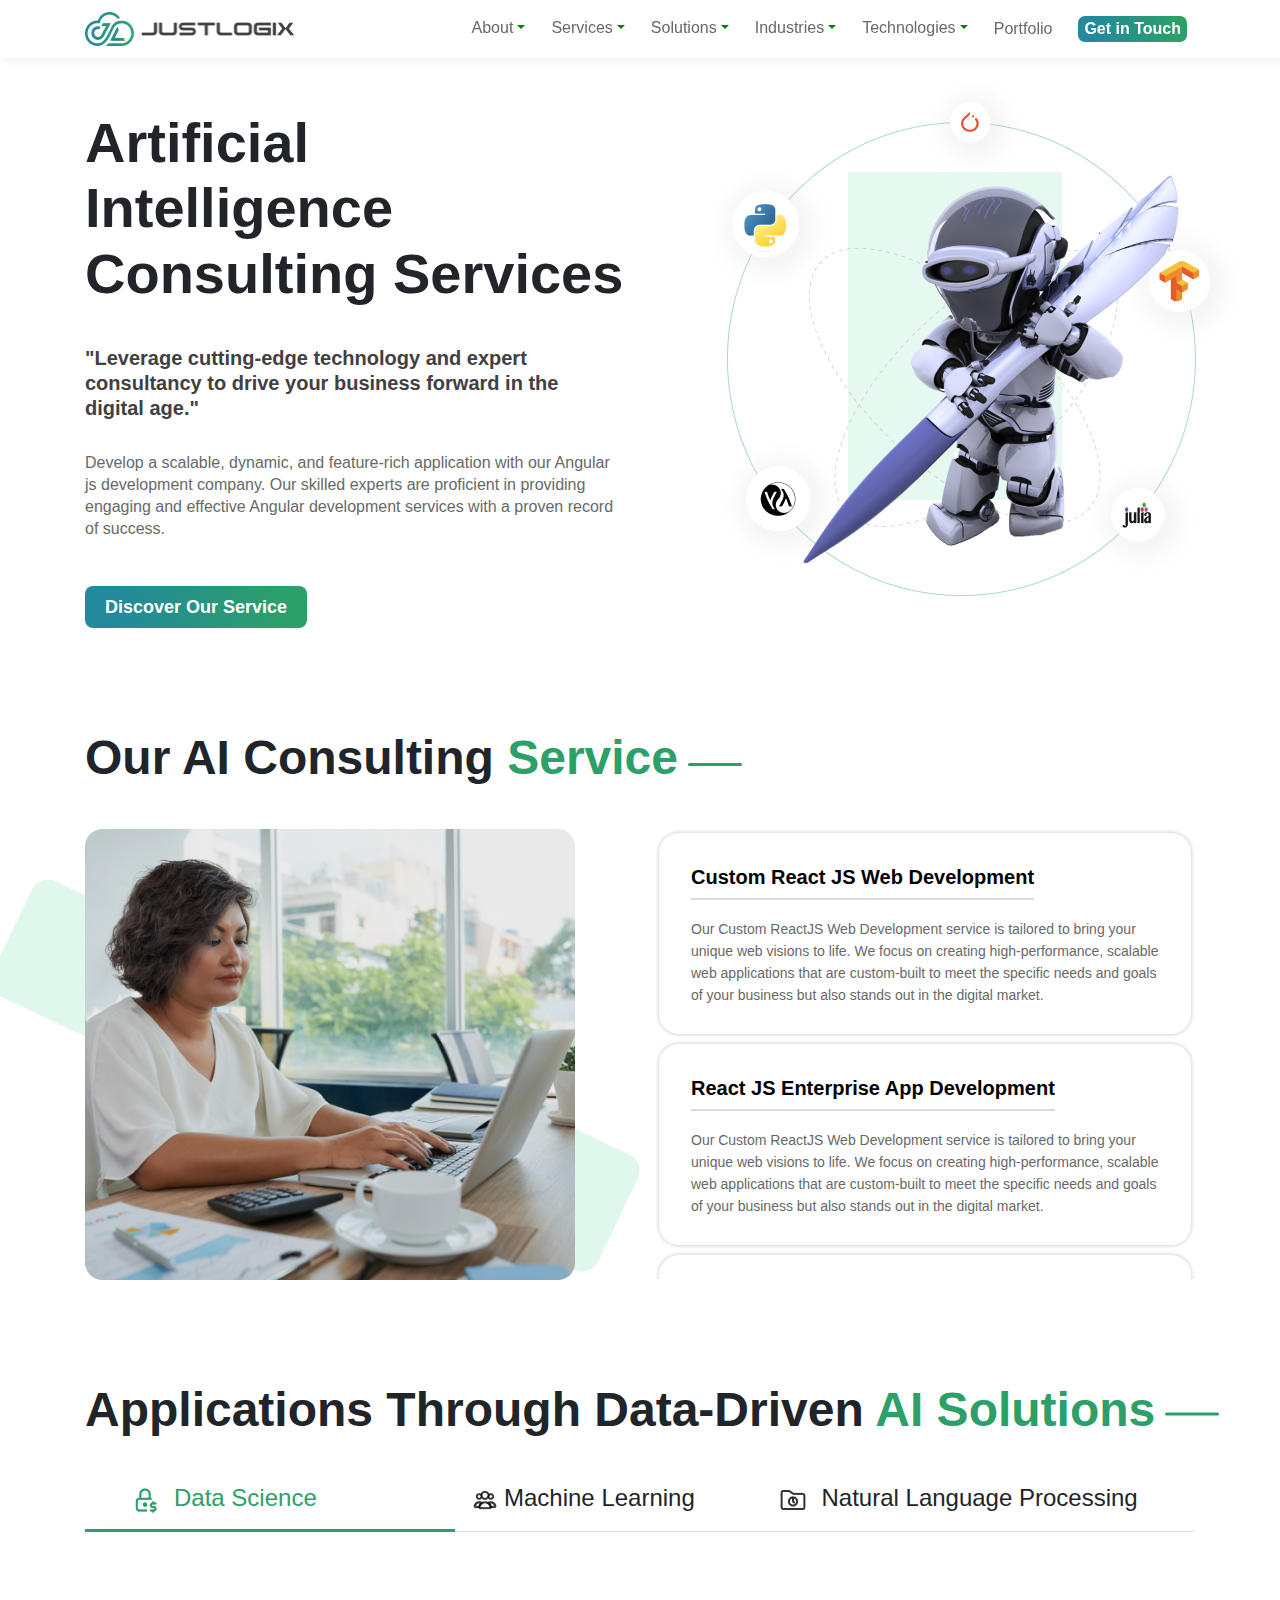
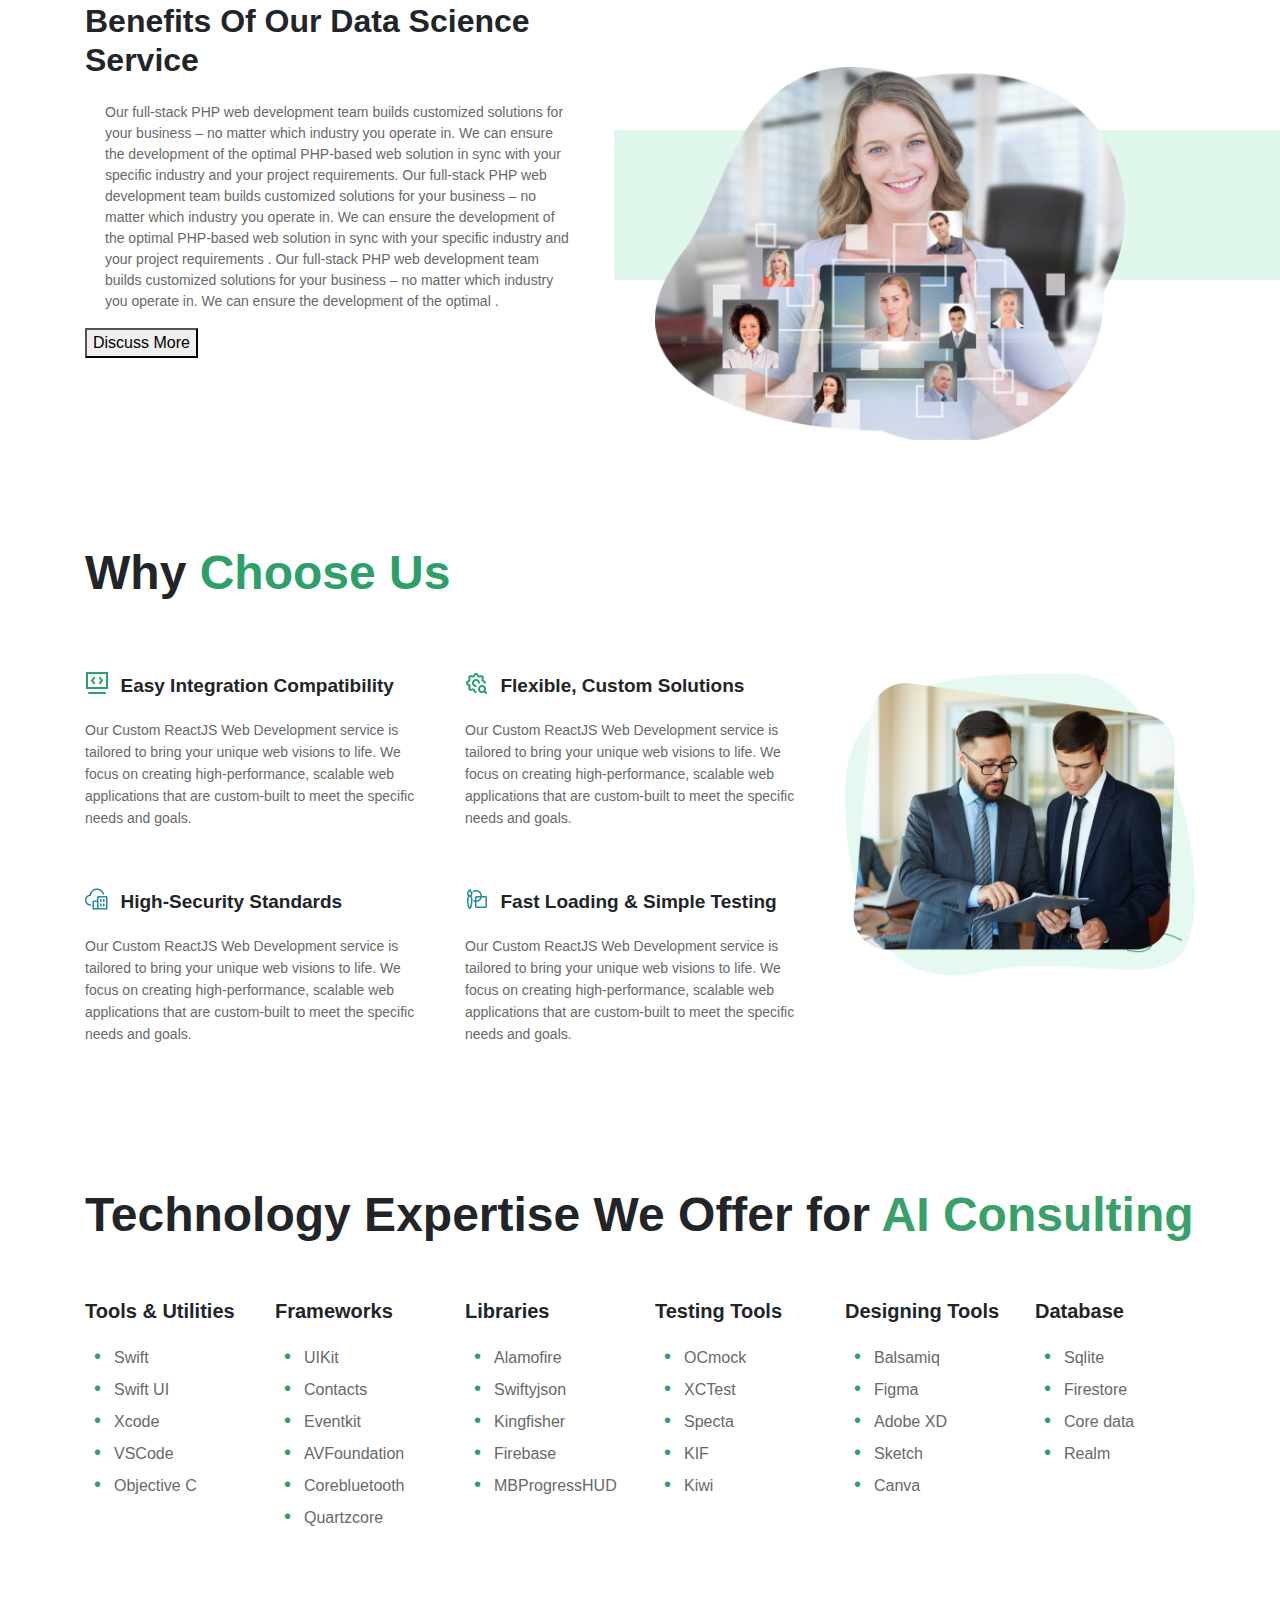
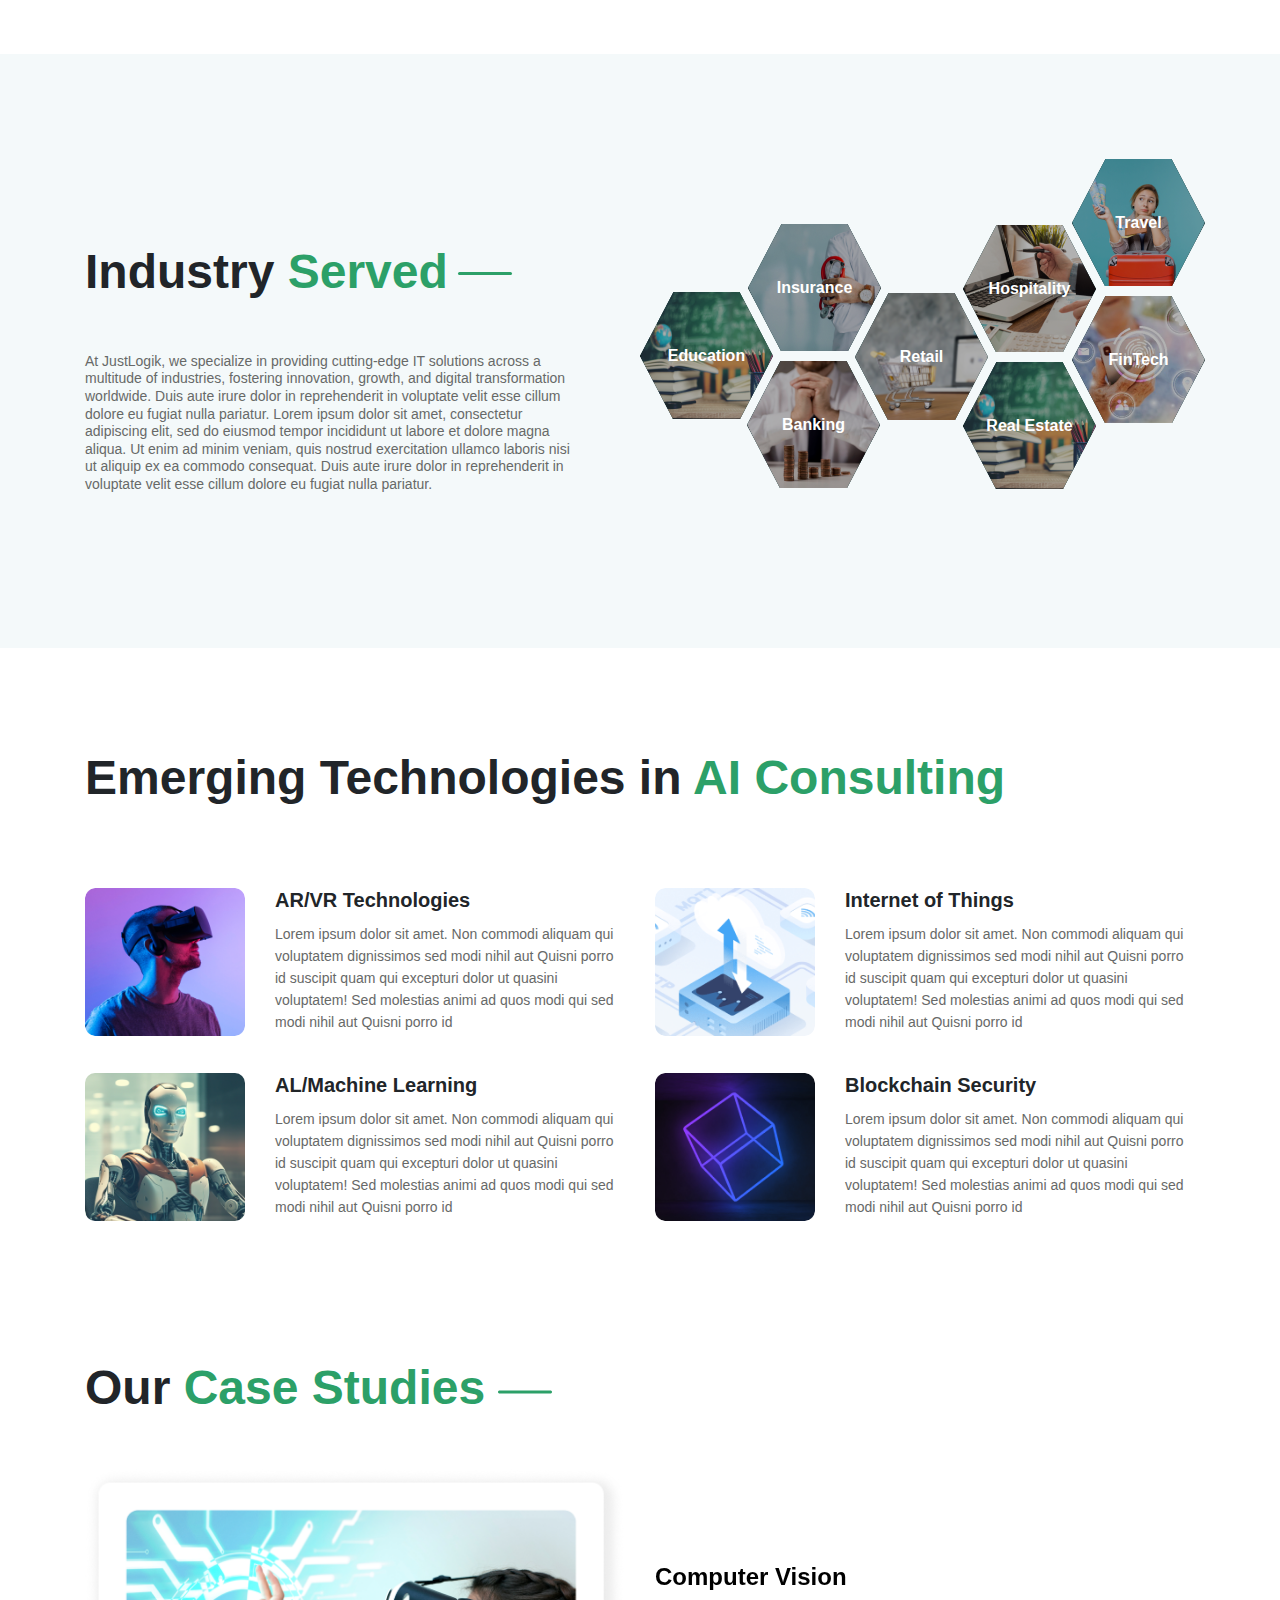
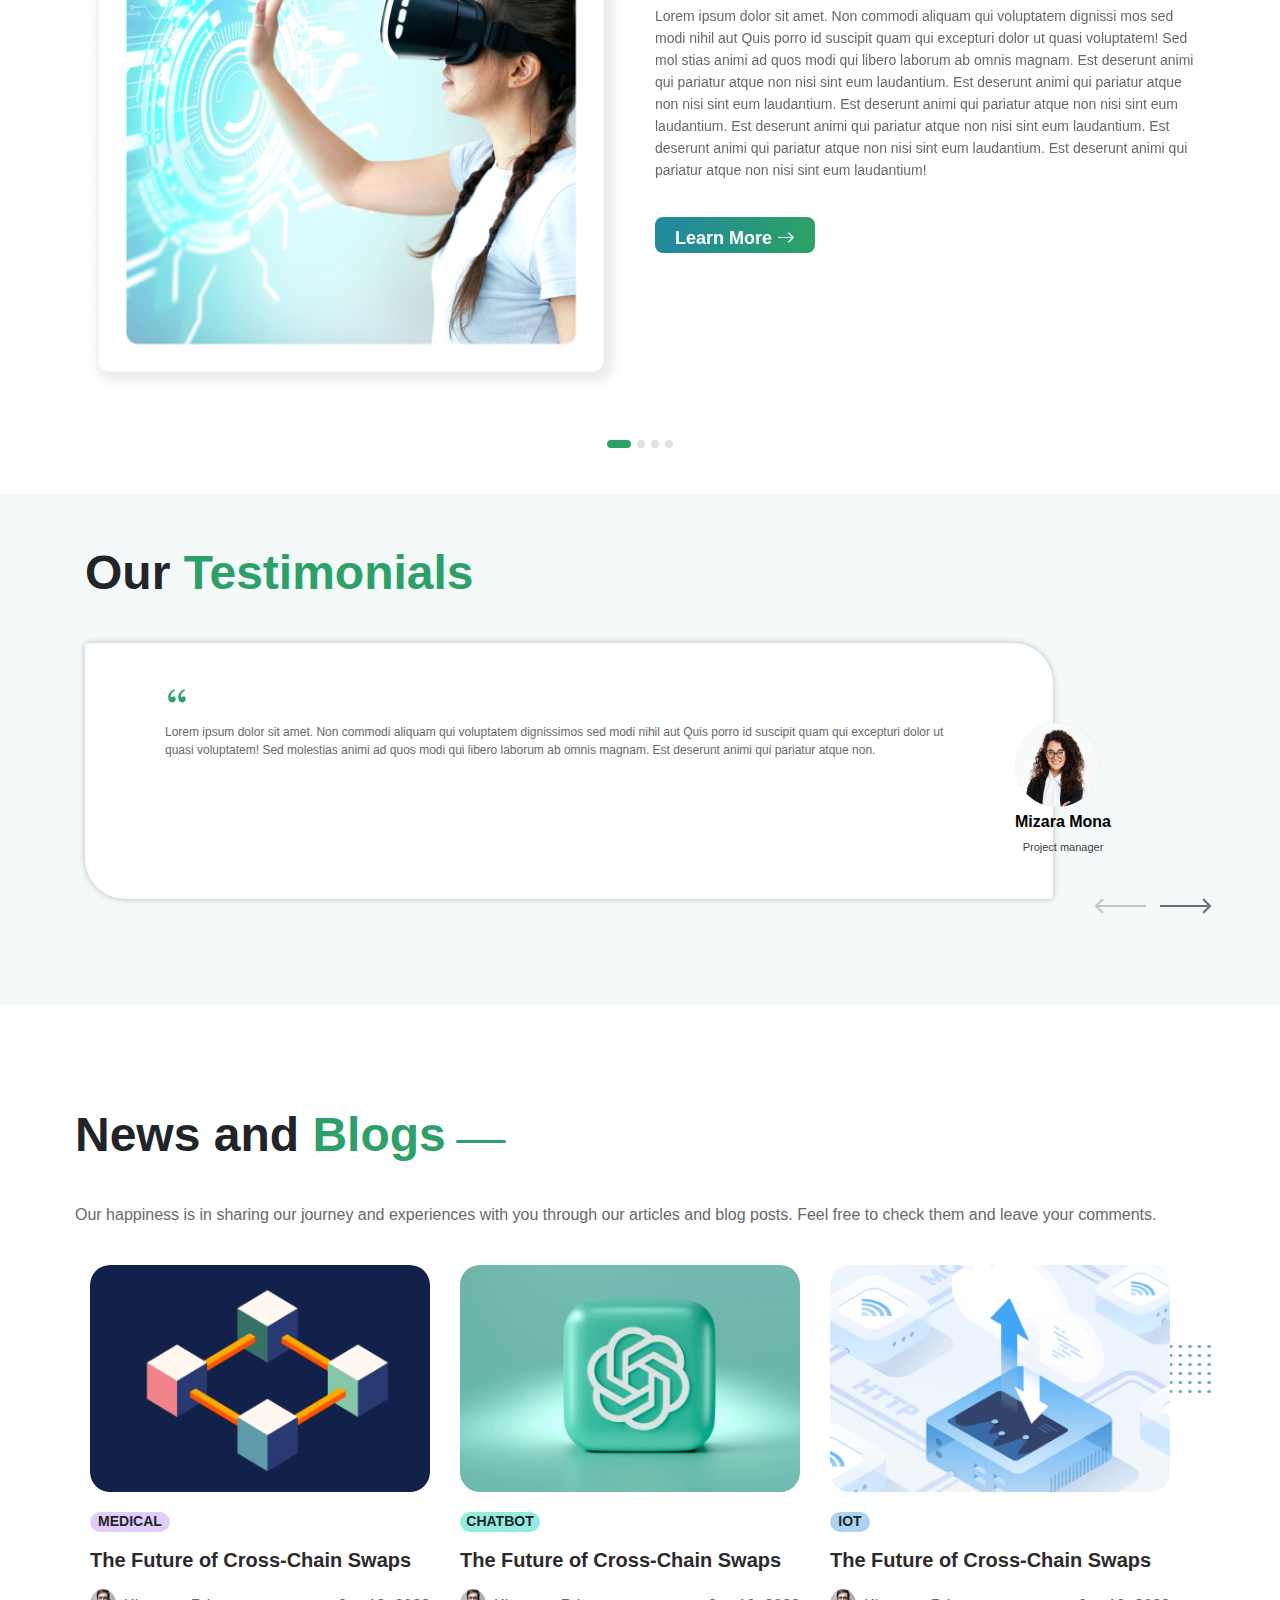
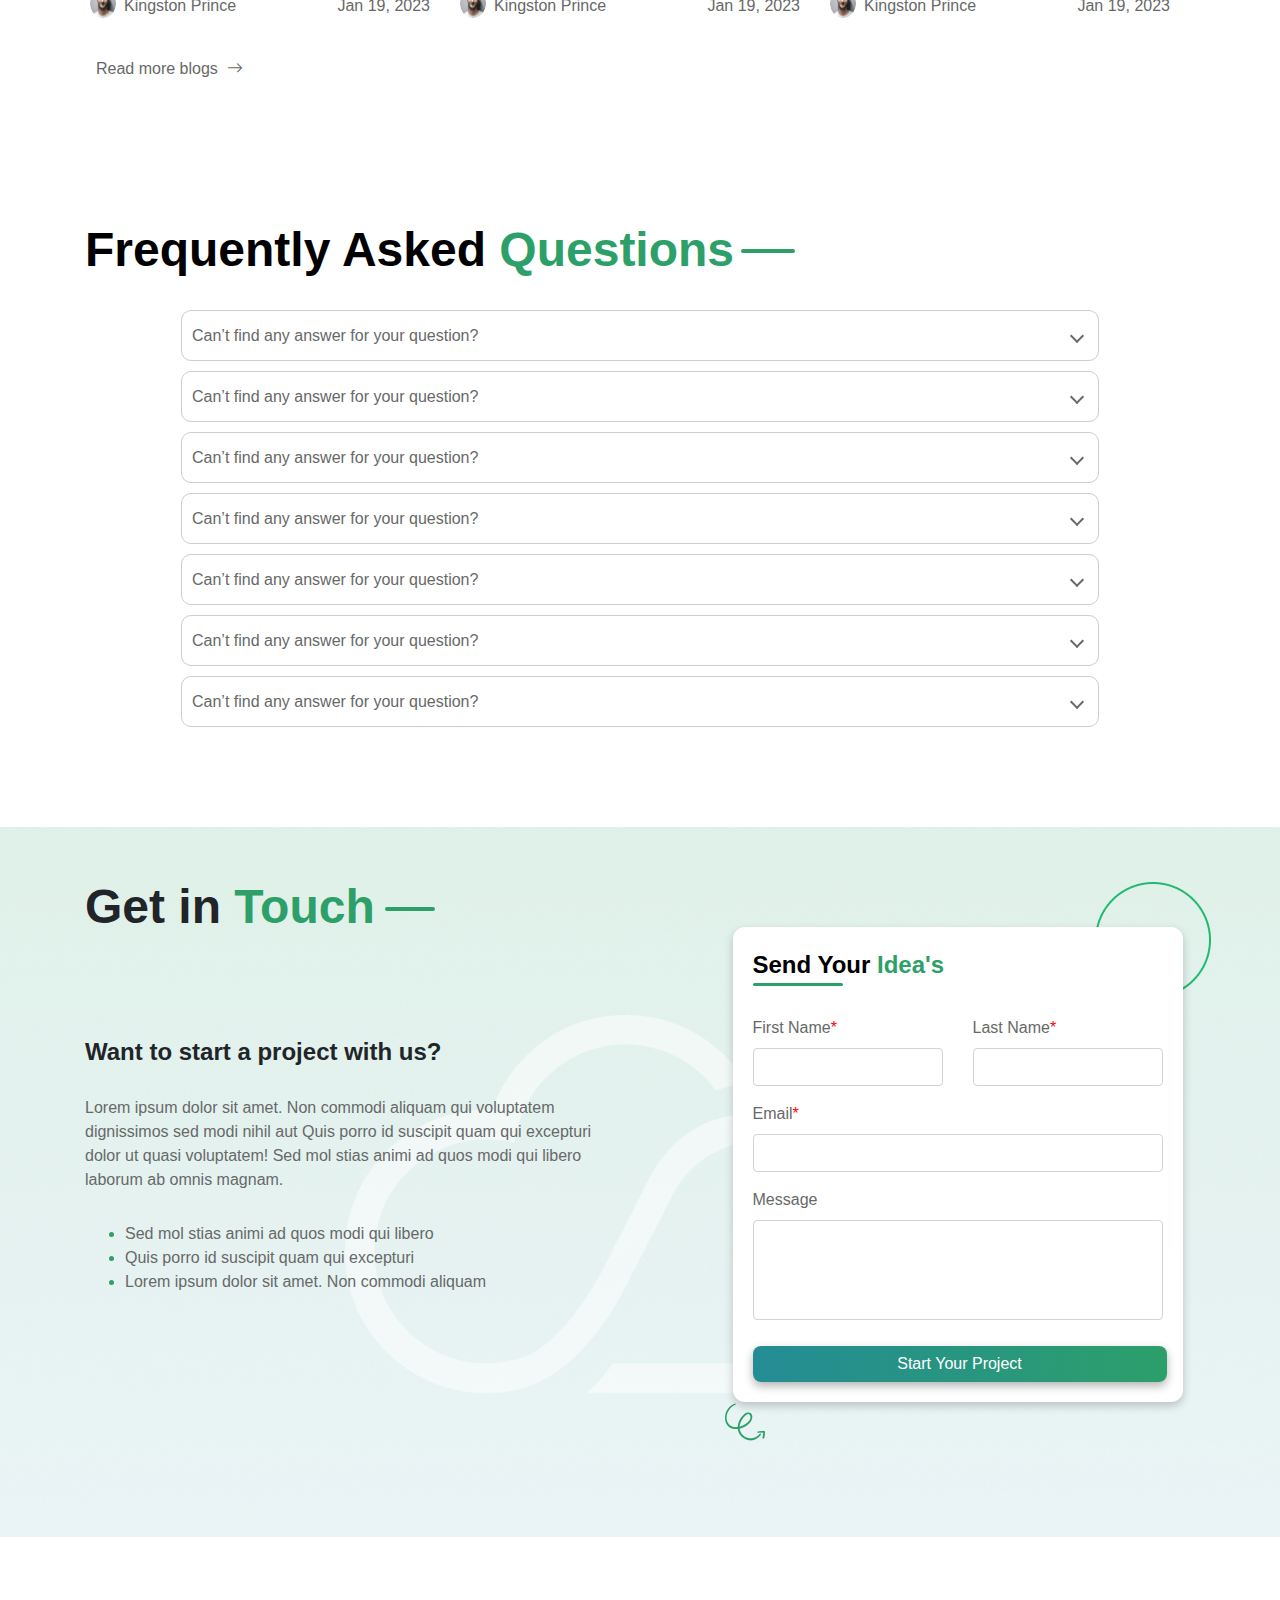
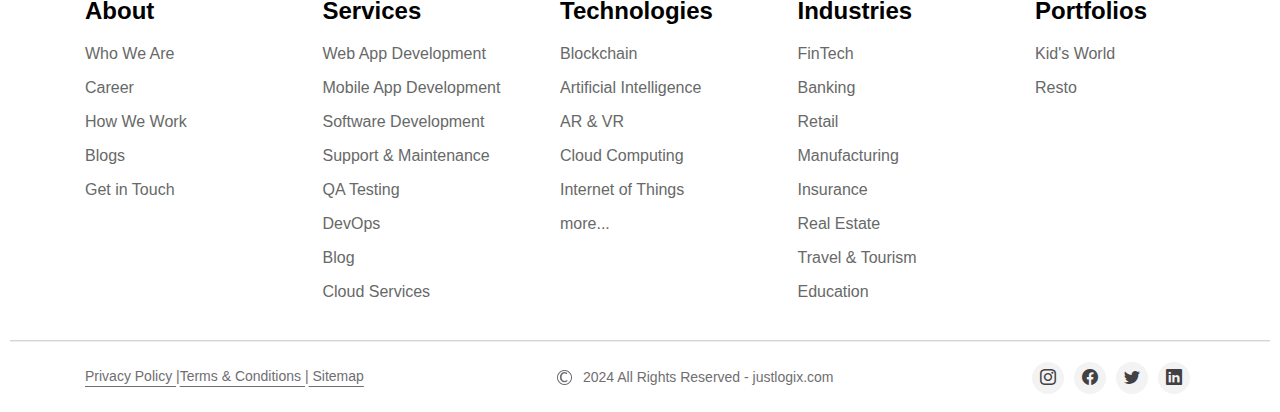
==== commit 34f79061: "Update index.html" ====
--- a/index.html
+++ b/index.html
@@ -493,6 +493,8 @@
                                     your business – no matter which industry you operate in. We can ensure the
                                     development of the optimal
                                     .</p>
+                                    <button class="Applications-Through-button">Discuss More </button>
+                                    
 
                             </div>
                             <div class="col-md-6">
@@ -521,6 +523,8 @@
                                     your business – no matter which industry you operate in. We can ensure the
                                     development of the optimal
                                     .</p>
+                                    <button class="Applications-Through-button">Discuss More </button>
+                                    
 
                             </div>
                             <div class="col-md-6">
@@ -549,6 +553,7 @@
                                     your business – no matter which industry you operate in. We can ensure the
                                     development of the optimal
                                     .</p>
+                                    <button class="Applications-Through-button">Discuss More </button>
 
                             </div>
                             <div class="col-md-6">
--- a/AI.css
+++ b/AI.css
@@ -480,13 +480,15 @@
 
 .background-rectangle {
     position: absolute;
-    margin-top: 400px;
+    margin-top: 450px;
     background: #C1F0D980;
-    width: 53%;
+    width: 52%;
     /* Adjust as needed */
     height: 150px;
     /* Adjust as needed */
-    left: 47%;
+    /* left: 47%; */
+    /* margin-left: 634px; */
+    right: 0 !important;
     /* Center the rectangle */
 }
 
@@ -755,7 +757,9 @@
     content: "\2212";
     color: #2CA068;
 }
-
+.accordion-container{
+    margin-top: -20px !important;
+}
 .Hire-models-panel {
     padding: 0 16px;
     background-color: transparent;
@@ -903,7 +907,7 @@
 
     .Fixed-Price-Model-row img {
         margin-left: -40px;
-        width: 17px;
+        width: 14px;
         height: 14px;
     }
 
@@ -1718,16 +1722,16 @@
 }
 
 .testimonial-profile-text h2 {
-    font-size: 16px;
-    font-weight: 400;
-    line-height: 20.11px;
+    font-size: 16px !important;
+    font-weight: 550 !important;
     text-align: center !important;
+    color: #000000 !important;
+
 }
 
 .testimonial-profile-text p {
     font-size: 11px;
-    font-weight: 400;
-    line-height: 13.83px;
+    font-weight: 500 !important;
     text-align: center !important;
     color: #414042 !important;
 
@@ -2374,6 +2378,7 @@
     text-align: right;
     /* Align the text to the right */
     color: #676968;
+    margin-top: 5px !important;
 }
 
 .form-touch {
@@ -2485,6 +2490,8 @@
 .form-text {
     font-size: 24px !important;
     font-weight: 700 !important;
+    color: #000000 !important;
+
 }
 
 .form-line {
@@ -2509,7 +2516,7 @@
     background: linear-gradient(93.27deg, #23899c -14.73%, #2ca068 104.65%);
     width: 414px;
     height: 36px;
-    border-radius: 12px;
+    border-radius: 8px !important;
     color: #ffffff;
     outline: none;
     border: none;
